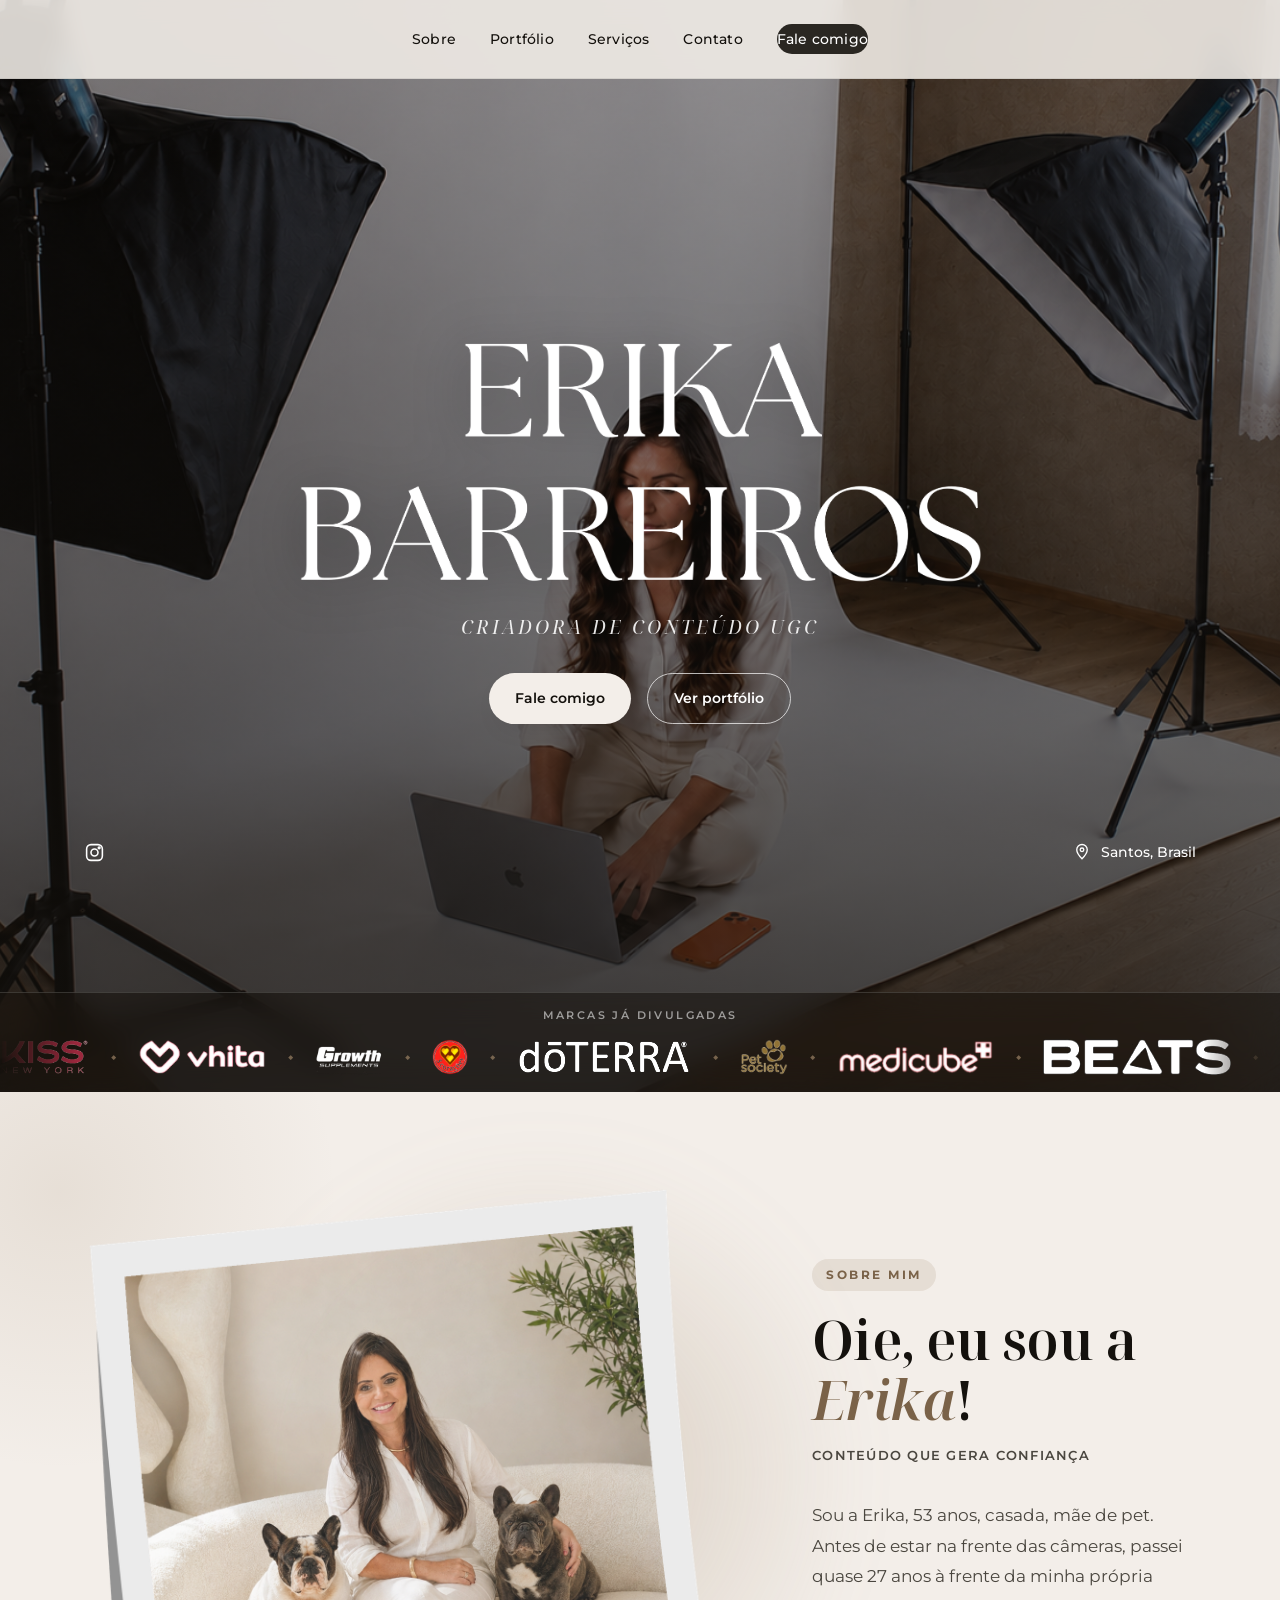
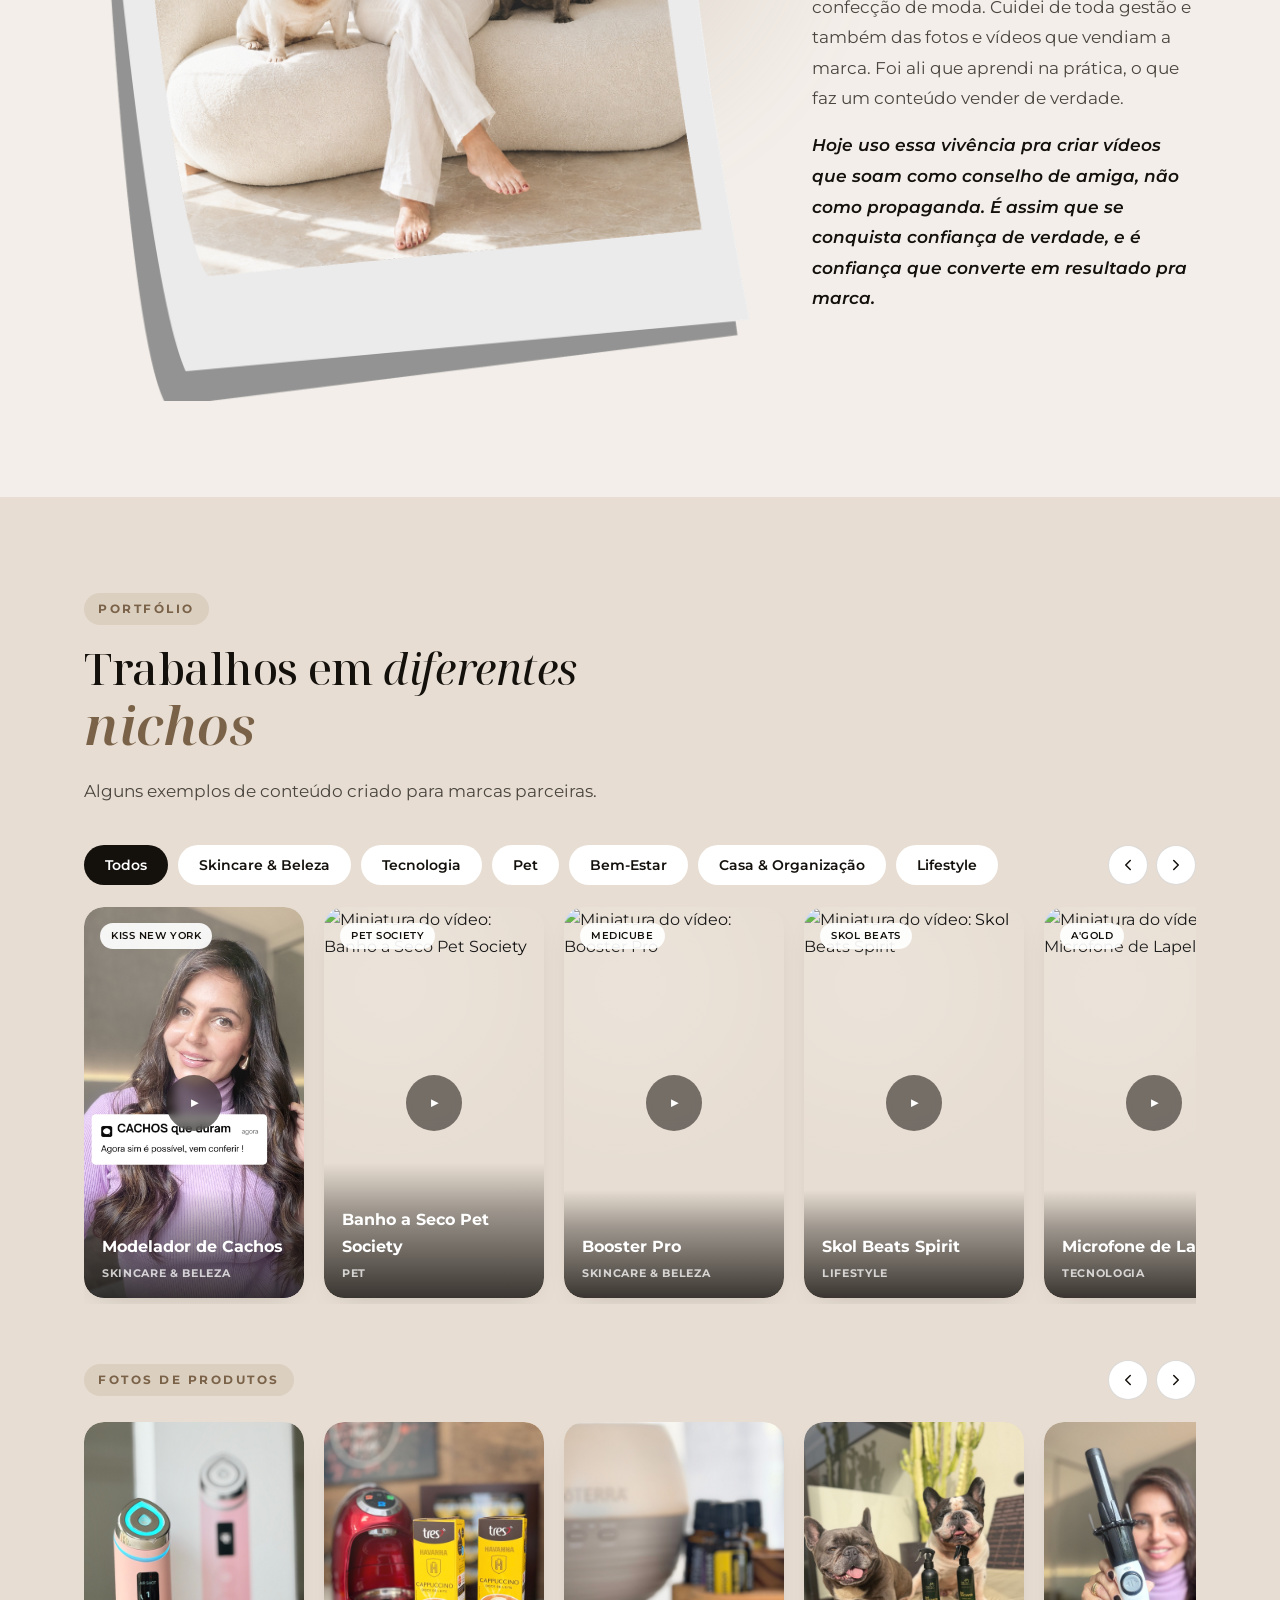
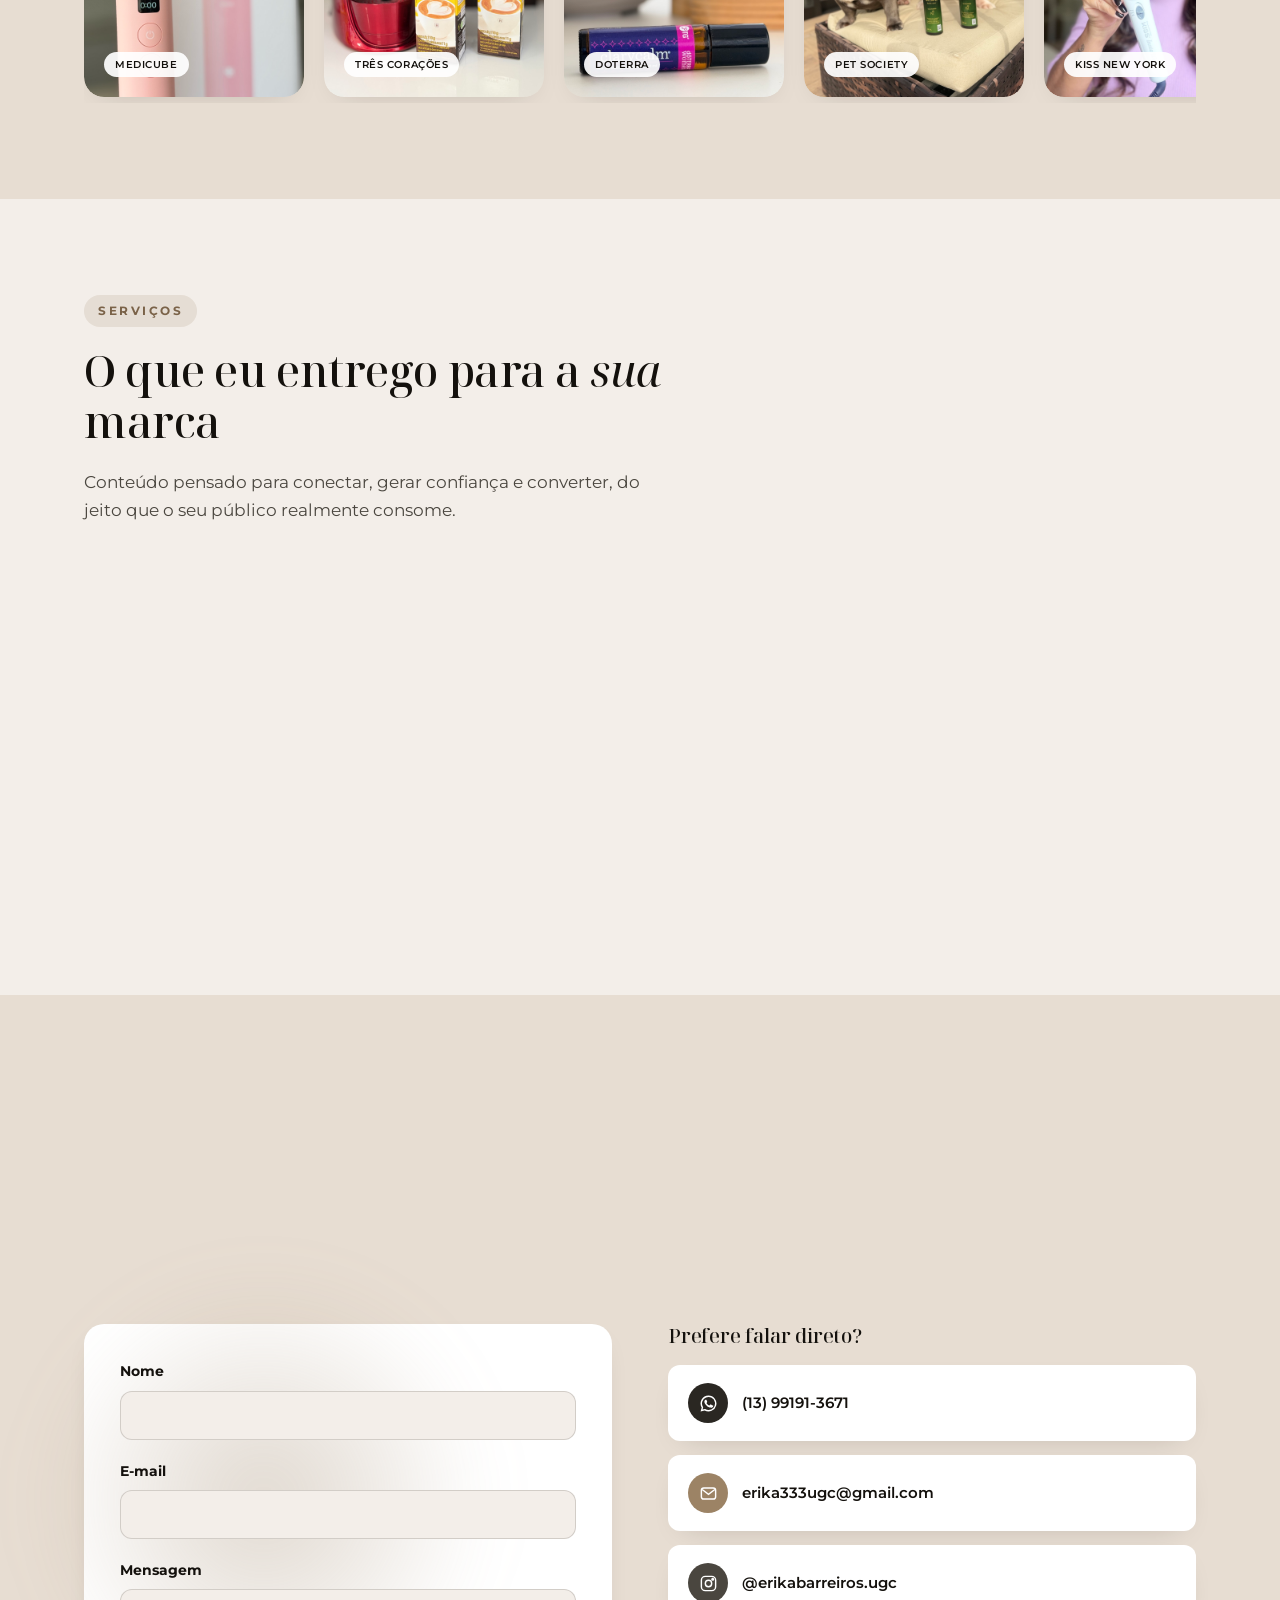
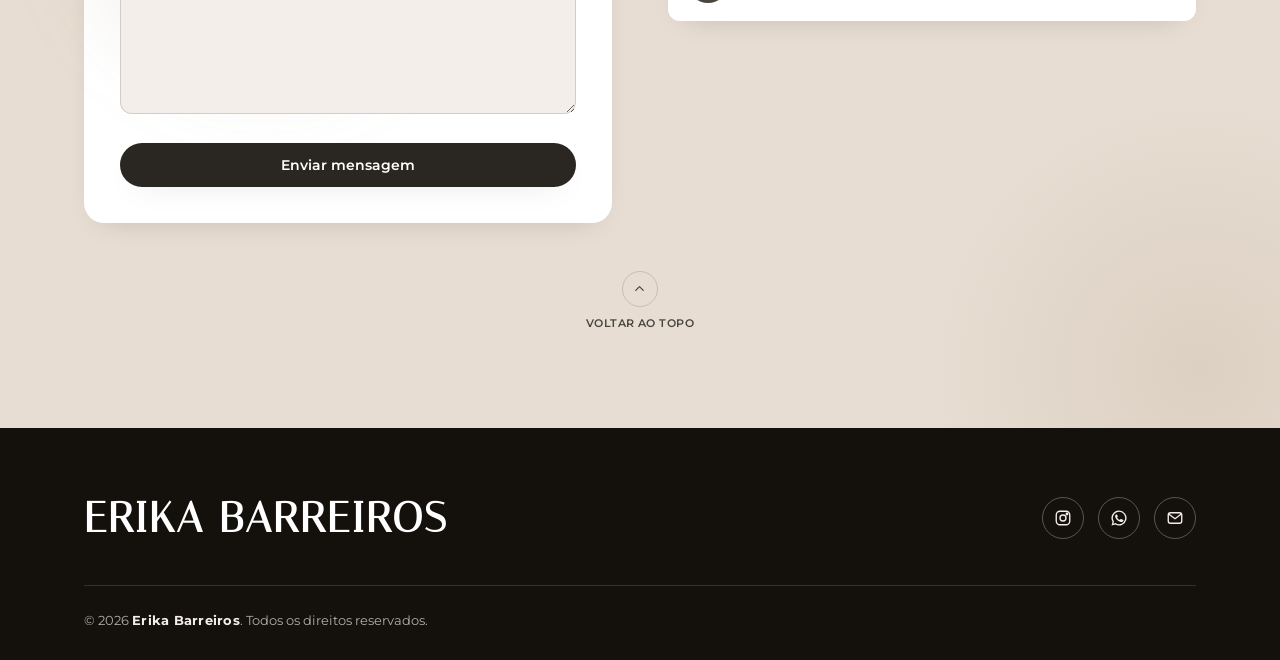
==== index.html @ 12b088ca "Site passa a ler vídeos do Supabase; nova aba Vídeos no painel; logo A'Gold e reordenação do portfól" ====
<!DOCTYPE html>
<html lang="pt-BR">
<head>
<meta charset="UTF-8">
<meta name="viewport" content="width=device-width, initial-scale=1.0">
<title>Erika Barreiros | Criadora de Conteúdo UGC</title>
<meta name="description" content="Erika Barreiros, criadora de conteúdo UGC. Vídeos, fotos e resenhas autênticas para marcas que querem conquistar a confiança do público consumidor.">

<link rel="icon" href="favicon.ico" sizes="any">
<link rel="icon" type="image/png" sizes="32x32" href="imagens/favicon-32x32.png">
<link rel="icon" type="image/png" sizes="16x16" href="imagens/favicon-16x16.png">
<link rel="apple-touch-icon" sizes="180x180" href="imagens/apple-touch-icon.png">

<!-- Fontes do Google Fonts: Italiana (assinatura/nome), Noto Serif Display (títulos editoriais, Regular + Italic)
     e Montserrat (corpo, botões, categorias). "The Seasons" do guia de marca é uma fonte paga e não está
     disponível no Google Fonts, então usei a Italiana como substituta gratuita com o mesmo espírito elegante
     e editorial em caixa-alta. A Noto Serif Display aqui só existe no corte normal (o Google Fonts não
     distribui a variação "ExtraCondensed"), por isso o efeito condensado do guia foi aproximado com
     espaçamento entre letras mais fechado. -->
<link rel="preconnect" href="https://fonts.googleapis.com">
<link rel="preconnect" href="https://fonts.gstatic.com" crossorigin>
<link href="https://fonts.googleapis.com/css2?family=Italiana&family=Noto+Serif+Display:ital,wght@0,400;0,500;0,600;1,400;1,500&family=Montserrat:wght@300;400;500;600;700&display=swap" rel="stylesheet">

<style>
  /* ===================== RESET E BASE ===================== */
  :root{
    --creme: #f3eee9;
    --creme-escuro: #e7ddd2;
    --tinta: #14110d;
    --tinta-suave: #4a463f;
    /* Tons neutros da identidade: substituem o azul e o laranja vibrantes por
       um grafite quase preto (uso equivalente ao azul, em botões e destaques)
       e um bronze acinzentado (uso equivalente ao laranja, em detalhes e selos) */
    --neutro-escuro: #2a2722;
    --neutro-escuro2: #171512;
    --acento: #9c8365;
    --acento-escuro: #7a6248;
    --branco: #ffffff;
    --raio: 20px;
    --raio-peq: 12px;
    --sombra: 0 20px 45px -25px rgba(20,17,13,0.35);
    --sombra-suave: 0 10px 30px -18px rgba(20,17,13,0.25);
  }

  *, *::before, *::after{ box-sizing: border-box; }

  html{
    scroll-behavior: smooth;
  }

  body{
    margin: 0;
    background: var(--creme);
    color: var(--tinta);
    font-family: 'Montserrat', sans-serif;
    font-weight: 400;
    line-height: 1.65;
    -webkit-font-smoothing: antialiased;
    overflow-x: hidden;
  }

  img{ max-width: 100%; display: block; }

  h1, h2, h3, h4{
    font-family: 'Noto Serif Display', serif;
    color: var(--tinta);
    margin: 0 0 .5em;
    line-height: 1.15;
    font-weight: 500;
    letter-spacing: -0.01em;
  }

  /* Guia tipográfico: o itálico é usado só como destaque dentro do título,
     mantendo o mesmo tamanho e a mesma cor do restante da frase */
  h1 em, h2 em, h3 em{
    font-style: italic;
    font-weight: 400;
  }

  p{ margin: 0 0 1em; color: var(--tinta-suave); }

  a{ color: inherit; text-decoration: none; }

  ul{ list-style: none; margin: 0; padding: 0; }

  button, input, textarea{ font-family: inherit; }

  .container{
    width: 100%;
    max-width: 1160px;
    margin: 0 auto;
    padding: 0 24px;
  }

  section{ padding: 96px 0; }

  .rotulo{
    display: inline-block;
    font-size: 12px;
    font-weight: 700;
    letter-spacing: 2.5px;
    text-transform: uppercase;
    color: var(--acento-escuro);
    background: rgba(156,131,101,0.16);
    padding: 6px 14px;
    border-radius: 999px;
    margin-bottom: 18px;
  }

  .titulo-secao{
    font-size: clamp(28px, 4.2vw, 44px);
    max-width: 640px;
  }

  .descricao-secao{
    max-width: 560px;
    font-size: 17px;
  }

  /* Foco visível para navegação por teclado */
  a:focus-visible,
  button:focus-visible,
  input:focus-visible,
  textarea:focus-visible{
    outline: 3px solid var(--tinta);
    outline-offset: 3px;
    border-radius: 4px;
  }

  .skip-link{
    position: absolute;
    left: -9999px;
    top: 0;
    background: var(--neutro-escuro);
    color: var(--branco);
    padding: 12px 20px;
    z-index: 999;
    border-radius: 0 0 10px 0;
  }
  .skip-link:focus{ left: 0; }

  /* Blocos de gradiente que simulam fotos/vídeos.
     EDITE AQUI: quando tiver fotos e vídeos reais, troque cada <div class="midia-gradiente">
     por uma tag <img src="sua-foto.jpg" alt="descrição da foto"> ou <video>, mantendo a mesma
     classe de tamanho (ex: midia-sobre, midia-portfolio) para preservar o layout. A capa (hero)
     usa a classe separada "hero-fundo", que já ocupa toda a tela: para trocar por uma foto real,
     troque a <div id="hero-fundo"> por uma tag <img> posicionada com "position:absolute; inset:0;
     object-fit:cover;" no lugar do background em gradiente. */
  .midia-gradiente{
    border-radius: var(--raio);
    position: relative;
    overflow: hidden;
    box-shadow: var(--sombra-suave);
  }
  .midia-gradiente::after{
    content: '';
    position: absolute;
    inset: 0;
    background: radial-gradient(circle at 30% 20%, rgba(255,255,255,0.18), transparent 55%);
  }

  /* ===================== CABEÇALHO ===================== */
  .cabecalho{
    position: fixed;
    top: 0; left: 0; right: 0;
    z-index: 200;
    background: rgba(243,238,233,0.88);
    backdrop-filter: blur(10px);
    border-bottom: 1px solid rgba(20,17,13,0.08);
  }

  .cabecalho-interno{
    position: relative;
    display: flex;
    align-items: center;
    justify-content: center;
    height: 78px;
  }

  .nav-desktop{ display: flex; align-items: center; gap: 34px; }
  .nav-desktop a{
    font-size: 13.5px;
    font-weight: 500;
    letter-spacing: .2px;
    position: relative;
    padding: 4px 0;
  }
  .nav-desktop a::after{
    content: '';
    position: absolute;
    left: 0; bottom: -2px;
    width: 0; height: 2px;
    background: var(--acento);
    transition: width .25s ease;
  }
  .nav-desktop a:hover::after,
  .nav-desktop a:focus-visible::after{ width: 100%; }

  .botao{
    display: inline-flex;
    align-items: center;
    justify-content: center;
    gap: 8px;
    background: var(--neutro-escuro);
    color: var(--branco);
    font-weight: 600;
    font-size: 14px;
    padding: 13px 26px;
    border-radius: 999px;
    border: none;
    cursor: pointer;
    transition: transform .2s ease, background .2s ease, box-shadow .2s ease;
    box-shadow: var(--sombra-suave);
  }
  .botao:hover{ background: var(--neutro-escuro2); transform: translateY(-2px); }

  .botao.botao-acento{ background: var(--acento); }
  .botao.botao-acento:hover{ background: var(--acento-escuro); }

  /* Botões usados sobre a foto de capa (fundo escuro), com mais contraste */
  .botao.botao-capa-principal{ background: var(--creme); color: var(--tinta); }
  .botao.botao-capa-principal:hover{ background: var(--branco); }
  .botao.botao-capa-secundario{
    background: transparent;
    color: var(--branco);
    border: 1.5px solid rgba(255,255,255,0.7);
    box-shadow: none;
  }
  .botao.botao-capa-secundario:hover{ background: rgba(255,255,255,0.12); }

  .botao.botao-contorno{
    background: transparent;
    color: var(--tinta);
    border: 1.5px solid var(--tinta);
    box-shadow: none;
  }
  .botao.botao-contorno:hover{ background: var(--tinta); color: var(--branco); }

  /* Botão hambúrguer (só aparece no celular) */
  .hamburguer{
    display: none;
    flex-direction: column;
    justify-content: center;
    gap: 5px;
    width: 42px; height: 42px;
    background: transparent;
    border: none;
    cursor: pointer;
  }
  .hamburguer span{
    display: block;
    width: 24px; height: 2.5px;
    background: var(--tinta);
    border-radius: 2px;
    transition: transform .3s ease, opacity .3s ease;
  }
  .hamburguer[aria-expanded="true"] span:nth-child(1){ transform: translateY(7.5px) rotate(45deg); }
  .hamburguer[aria-expanded="true"] span:nth-child(2){ opacity: 0; }
  .hamburguer[aria-expanded="true"] span:nth-child(3){ transform: translateY(-7.5px) rotate(-45deg); }

  .nav-mobile{
    display: none;
    flex-direction: column;
    background: var(--creme);
    border-top: 1px solid rgba(20,17,13,0.08);
    padding: 12px 24px 28px;
  }
  .nav-mobile.aberto{ display: flex; }
  .nav-mobile a{
    padding: 14px 4px;
    font-size: 17px;
    font-weight: 600;
    border-bottom: 1px solid rgba(20,17,13,0.08);
  }
  .nav-mobile .botao{ margin-top: 16px; width: 100%; }

  /* ===================== HERO / CAPA =====================
     Layout inspirado em capa editorial: bloco de fundo em tela cheia (simulando
     foto), com o nome em destaque no centro, cargo logo abaixo, botões de ação
     e uma barra inferior com redes sociais e localização, como em uma capa de
     portfólio de moda. */
  .hero{
    position: relative;
    display: flex;
    min-height: 100vh;
    overflow: hidden;
    color: var(--branco);
  }
  .hero-fundo{
    position: absolute;
    inset: 0;
    z-index: -2;
  }
  .hero-fundo::after{
    content: '';
    position: absolute;
    inset: 0;
    /* Camada escura sobre o gradiente, simulando o tratamento de foto do modelo de referência */
    background: linear-gradient(180deg, rgba(20,17,13,0.35) 0%, rgba(20,17,13,0.55) 55%, rgba(20,17,13,0.8) 100%);
  }
  .hero-conteudo{
    width: 100%;
    max-width: 1160px;
    margin: 0 auto;
    /* Padding inferior maior que o padrão pra sobrar espaço acima da barra
       de marcas flutuante (título + esteira, ~95px de altura), sem cobrir o
       rodapé mini do Hero. */
    padding: 148px 24px 132px;
    min-height: 100vh;
    display: flex;
    flex-direction: column;
    align-items: center;
    text-align: center;
  }
  .hero-meio{
    display: flex;
    flex-direction: column;
    align-items: center;
    /* Centraliza o bloco (nome, cargo, botões) no espaço acima da barra inferior */
    margin: auto 0;
    /* Precisa de largura definida: sem isso, com align-items:center, o bloco encolhe
       pro tamanho do conteúdo mais largo (o texto do cargo) e deixa ele e os botões
       (que usam width:100% no celular) vazarem pra fora da tela em vez de quebrar linha. */
    width: 100%;
  }
  /* Nome da capa: agora é a imagem exportada do Canva (fonte The Seasons),
     então este wrapper só cuida do espaçamento, não mais de fonte/cor. */
  .hero-nome{
    margin: 0 0 18px;
  }
  .hero-nome-img{
    width: clamp(260px, 85vw, 760px);
    height: auto;
    display: block;
    filter: drop-shadow(0 4px 26px rgba(0,0,0,0.4));
  }
  .hero-cargo{
    font-family: 'Noto Serif Display', serif;
    font-style: italic;
    font-weight: 400;
    text-transform: uppercase;
    letter-spacing: 3px;
    font-size: clamp(13px, 1.6vw, 19px);
    color: rgba(255,255,255,0.9);
    margin: 0 0 30px;
    max-width: 100%;
  }
  .hero-acoes{ display: flex; flex-wrap: wrap; justify-content: center; gap: 16px; }
  .hero-rodape-mini{
    width: 100%;
    display: flex;
    align-items: center;
    justify-content: space-between;
    gap: 16px;
    padding-top: 32px;
    font-size: 14px;
    font-weight: 500;
  }
  .hero-redes{ display: flex; align-items: center; gap: 14px; }
  .hero-social, .hero-local{
    display: inline-flex;
    align-items: center;
    gap: 10px;
    color: var(--branco);
  }
  .hero-social svg{ width: 21px; height: 21px; flex-shrink: 0; }
  .hero-local svg{ width: 18px; height: 18px; flex-shrink: 0; }
  .hero-social{
    padding: 8px;
    margin: -8px;
    border-radius: 50%;
    transition: opacity .2s ease;
  }
  .hero-social:hover, .hero-social:focus-visible{ opacity: .7; }

  /* ===================== FAIXA DE MARCAS ===================== */
  /* Barra flutuante grudada na base do Hero: bem fina e discreta, em vidro escuro.
     Fundo escuro em vez de branco porque os arquivos de logo (sem o fundo colorido
     original) trazem marcas em branco (Medicube, Vhita, Growth) que ficariam
     invisíveis num fundo claro — o escuro é o único tom que deixa toda a leva
     (marcas brancas, coloridas e a doTERRA invertida pra branco) legível junto. */
  .marcas{
    position: absolute;
    left: 0; right: 0; bottom: 0;
    z-index: 2;
    padding: 14px 0 12px;
    background: rgba(20,17,13,0.55);
    backdrop-filter: blur(16px) saturate(150%);
    -webkit-backdrop-filter: blur(16px) saturate(150%);
    border-top: 1px solid rgba(255,255,255,0.14);
    overflow: hidden;
  }
  /* Texto discreto acima da esteira: pequeno, translúcido, bem espaçado —
     só um lembrete sutil de credibilidade, sem competir com o Hero. */
  .marcas-titulo{
    text-align: center;
    color: rgba(255,255,255,0.55);
    font-size: 10.5px;
    font-weight: 600;
    letter-spacing: 2.4px;
    text-transform: uppercase;
    margin: 0 0 10px;
  }
  /* Esteira: janela de largura total da tela, com as bordas esmaecidas
     pra a lista de logos entrar/sair suavemente ao invés de cortar seco. */
  .marcas-esteira{
    overflow: hidden;
    width: 100%;
    -webkit-mask-image: linear-gradient(to right, transparent, black 6%, black 94%, transparent);
    mask-image: linear-gradient(to right, transparent, black 6%, black 94%, transparent);
  }
  .marcas-lista{
    display: flex;
    align-items: center;
    width: max-content;
    gap: 22px;
    animation: rolarMarcas 32s linear infinite;
  }
  /* Pausar no hover só faz sentido em dispositivo com mouse de verdade. Em touch
     (celular), não existe "tirar o mouse de cima" pra despausar — o navegador
     mantém o estado de :hover grudado depois de um toque qualquer na área da
     esteira (ex: um toque de leve ao rolar a página perto do Hero), e a barra
     fica parada pra sempre. Restringindo a regra a "hover: hover" (só quando o
     dispositivo suporta hover de verdade) evita que isso trave no mobile. */
  @media (hover: hover) and (pointer: fine){
    .marcas:hover .marcas-lista{ animation-play-state: paused; }
  }
  .marcas-separador{
    flex: 0 0 auto;
    font-size: 9px;
    color: var(--acento);
    opacity: .7;
  }
  .marcas-item{
    flex: 0 0 auto;
    display: flex;
    align-items: center;
    justify-content: center;
    height: 46px;
  }
  .marcas-item img{
    /* Altura fixa e igual pra todas as logos, então nenhuma marca parece
       maior ou menor que as outras dentro do cartão — a largura fica livre
       (sem largura fixa no item), já que agora cada logo foi recortada só
       com a marca em si, sem fundo/cartão, e as proporções variam bem mais
       entre elas. Cores originais de cada marca, sem escala de cinza. */
    height: 36px;
    width: auto;
    max-width: 210px;
    object-fit: contain;
  }
  /* doTERRA: arte original é um wordmark neutro cinza-escuro/preto, sem cor de
     marca — em vez de ficar quase invisível no fundo escuro da barra, inverte
     pra branco (mesmo tratamento que a própria doTERRA usa em fundos escuros). */
  .marcas-item img.logo-inverter{
    filter: invert(1) brightness(1.4);
  }
  @keyframes rolarMarcas{
    from{ transform: translateX(0); }
    to{ transform: translateX(-20%); }
  }
  @media (prefers-reduced-motion: reduce){
    .marcas-lista{ animation: none; }
  }

  /* ===================== SOBRE ===================== */
  .sobre{ position: relative; overflow: hidden; }
  .sobre::before{
    content: '';
    position: absolute;
    width: 560px; height: 560px;
    top: -180px; left: -220px;
    background: radial-gradient(circle, rgba(156,131,101,0.14), transparent 70%);
    border-radius: 50%;
    pointer-events: none;
  }
  .sobre-grid{
    position: relative;
    z-index: 1;
    display: grid;
    grid-template-columns: 1.4fr .8fr;
    gap: 56px;
    align-items: center;
  }

  .sobre-midia{
    position: relative;
    isolation: isolate;
  }
  .sobre-midia::before{
    content: '';
    position: absolute;
    z-index: -1;
    width: 88%; height: 88%;
    top: -9%; right: -12%;
    background: radial-gradient(circle, rgba(156,131,101,0.32), transparent 70%);
    filter: blur(34px);
    border-radius: 50%;
  }
  .sobre-foto{
    display: block;
    width: 100%;
    height: auto;
    transition: transform .5s ease;
  }
  .sobre-midia:hover .sobre-foto{ transform: translateY(-6px); }
  .sobre-midia.reveal{ transform: scale(0.94) rotate(-1.4deg); }
  .sobre-midia.reveal.visivel{ transform: scale(1) rotate(0deg); }

  .sobre-saudacao{
    font-family: 'Noto Serif Display', serif;
    font-weight: 600;
    font-size: clamp(32px, 4.6vw, 54px);
    line-height: 1.12;
    margin: 0 0 16px;
    max-width: 100%;
  }
  .sobre-saudacao em{
    font-style: italic;
    font-weight: 600;
    color: var(--acento-escuro);
  }
  .sobre-subtitulo{
    font-size: 12.5px;
    font-weight: 600;
    letter-spacing: .1em;
    text-transform: uppercase;
    color: var(--tinta-suave);
    margin: 0 0 34px;
  }
  .sobre-texto-corpo p{
    font-size: 16.5px;
    line-height: 1.85;
    max-width: 540px;
  }
  .sobre-texto-corpo strong{
    font-style: italic;
    font-weight: 600;
    color: var(--tinta);
  }

  /* ===================== PORTFÓLIO ===================== */
  .portfolio{ background: var(--creme-escuro); }
  .portfolio-cabecalho{ margin-bottom: 40px; }
  /* Palavra "nichos" em destaque no título, mesmo tratamento usado em "juntos" no Contato */
  #portfolio-titulo em.destaque{
    color: var(--acento-escuro);
    font-weight: 600;
    font-size: 1.22em;
  }

  /* Botões de filtro por nicho + setas, acima do carrossel único de vídeos */
  .portfolio-carrossel-cabecalho{
    display: flex;
    align-items: center;
    justify-content: space-between;
    flex-wrap: wrap;
    gap: 16px;
    margin-bottom: 22px;
  }
  .filtros{
    display: flex;
    flex-wrap: wrap;
    gap: 10px;
  }
  .filtro-botao{
    background: var(--branco);
    border: 1.5px solid transparent;
    color: var(--tinta);
    font-weight: 600;
    font-size: 14px;
    padding: 10px 20px;
    border-radius: 999px;
    cursor: pointer;
    transition: all .2s ease;
  }
  .filtro-botao:hover{ border-color: var(--acento); }
  .filtro-botao[aria-pressed="true"]{
    background: var(--tinta);
    color: var(--branco);
  }
  .portfolio-carrossel-setas{
    display: flex;
    gap: 8px;
    flex-shrink: 0;
  }
  .portfolio-carrossel-seta{
    width: 40px;
    height: 40px;
    border-radius: 50%;
    border: 1.5px solid rgba(20,17,13,0.15);
    background: var(--branco);
    color: var(--tinta);
    display: flex;
    align-items: center;
    justify-content: center;
    cursor: pointer;
    transition: all .2s ease;
  }
  .portfolio-carrossel-seta:hover{
    border-color: var(--acento);
    background: var(--acento);
    color: var(--branco);
  }
  .portfolio-carrossel-seta svg{ width: 18px; height: 18px; }

  .portfolio-item.escondido{ display: none; }

  .portfolio-trilho{
    display: flex;
    gap: 20px;
    overflow-x: auto;
    scroll-snap-type: x proximity;
    padding-bottom: 6px;
    cursor: grab;
    scrollbar-width: none;
    -ms-overflow-style: none;
    user-select: none;
  }
  .portfolio-trilho::-webkit-scrollbar{ display: none; }
  .portfolio-trilho.arrastando{ cursor: grabbing; scroll-snap-type: none; }

  .portfolio-item, .produto-item{
    flex: 0 0 auto;
    width: 220px;
    scroll-snap-align: start;
    border-radius: var(--raio);
    overflow: hidden;
    box-shadow: var(--sombra-suave);
  }
  .midia-produto{ aspect-ratio: 4 / 5; width: 100%; display: flex; align-items: flex-end; padding: 20px; }

  /* Selo com o nome da marca, fixo no canto superior esquerdo do vídeo */
  .portfolio-item-marca{
    position: absolute;
    top: 16px;
    left: 16px;
    z-index: 3;
    background: rgba(255,255,255,0.92);
    color: var(--tinta);
    font-size: 9.5px;
    font-weight: 600;
    letter-spacing: .06em;
    text-transform: uppercase;
    padding: 5px 11px;
    border-radius: 999px;
  }
  /* Faixa com título + nicho, sobreposta na parte inferior do vídeo */
  .portfolio-item-overlay{
    position: absolute;
    left: 0;
    right: 0;
    bottom: 0;
    z-index: 3;
    padding: 44px 18px 16px;
    background: linear-gradient(to top, rgba(20,17,13,0.82), rgba(20,17,13,0.35) 65%, transparent);
    text-align: left;
  }
  .portfolio-item-categoria{
    margin: 4px 0 0;
    font-size: 11px;
    font-weight: 700;
    letter-spacing: .06em;
    text-transform: uppercase;
    color: rgba(255,255,255,0.75);
  }
  .midia-portfolio{
    aspect-ratio: 9 / 16;
    width: 100%;
    display: flex;
    align-items: flex-end;
    padding: 20px;
  }
  .midia-portfolio img{ -webkit-user-drag: none; }
  .portfolio-item-tag{
    position: relative; /* garante que fique acima da miniatura do vídeo */
    z-index: 3;
    background: rgba(255,255,255,0.92);
    color: var(--tinta);
    font-size: 9.5px;
    font-weight: 600;
    letter-spacing: .06em;
    text-transform: uppercase;
    padding: 5px 11px;
    border-radius: 999px;
    transition: opacity .2s ease;
  }
  .midia-video{
    display: flex;
    text-decoration: none;
    cursor: url('imagens/cursor-iphone.png') 18 32, pointer;
    border: none;
    background: none;
    padding: 20px;
    font: inherit;
    width: 100%;
    text-align: left;
  }
  .midia-video img{
    position: absolute;
    inset: 0;
    width: 100%;
    height: 100%;
    object-fit: cover;
  }
  .midia-video-preview{
    position: absolute;
    /* Desloca o player pra cima e deixa mais alto que o card: assim a barra com o nome
       do vídeo/foto do canal (topo) e a barra preta de legenda (embaixo), que o YouTube
       mostra fixas no player, ficam escondidas para fora da área visível do card
       (cortadas pelo overflow:hidden do card, dos dois lados). */
    top: -48px;
    left: 0;
    width: 100%;
    height: calc(100% + 96px);
    border: none;
    z-index: 2;
    pointer-events: none; /* clique continua indo pro botão, abrindo o modal em tela cheia */
  }
  .midia-video-play{
    position: absolute;
    top: 50%; left: 50%;
    transform: translate(-50%, -50%);
    width: 56px; height: 56px;
    border-radius: 50%;
    background: rgba(20,17,13,0.55);
    color: var(--branco);
    display: flex;
    align-items: center;
    justify-content: center;
    font-size: 18px;
    backdrop-filter: blur(4px);
    transition: transform .2s ease, background .2s ease, opacity .2s ease;
    z-index: 3;
  }
  .midia-video:hover .midia-video-play{
    transform: translate(-50%, -50%) scale(1.08);
    background: var(--acento-escuro);
  }
  .midia-video.pre-visualizando .midia-video-play{
    opacity: 0;
  }

  /* ===================== MODAL DE VÍDEO (lightbox) ===================== */
  .video-modal{
    position: fixed;
    inset: 0;
    z-index: 500;
    display: flex;
    align-items: center;
    justify-content: center;
    background: rgba(20,17,13,0.85);
    padding: 32px 16px;
  }
  .video-modal[hidden]{ display: none; }
  .video-modal-quadro{
    position: relative;
    width: 100%;
    max-width: 400px;
    aspect-ratio: 9 / 16;
    border-radius: var(--raio);
    overflow: hidden;
    background: #000;
    box-shadow: var(--sombra);
  }
  .video-modal-quadro iframe{
    position: absolute;
    inset: 0;
    width: 100%;
    height: 100%;
    border: 0;
  }
  .video-modal-fechar{
    position: absolute;
    top: 20px;
    right: 20px;
    width: 44px;
    height: 44px;
    border: none;
    border-radius: 50%;
    background: rgba(255,255,255,0.15);
    color: var(--branco);
    font-size: 26px;
    line-height: 1;
    display: flex;
    align-items: center;
    justify-content: center;
    cursor: pointer;
    transition: background .2s ease;
  }
  .video-modal-fechar:hover{
    background: rgba(255,255,255,0.3);
  }

  /* ===================== MODAL DE CAPTURA DE LEADS =====================
     Reaproveita as mesmas variáveis de cor/raio/sombra do resto do site.
     Sem verde: a identidade do site já substituiu azul/laranja por
     grafite (--neutro-escuro) e bronze acinzentado (--acento/--acento-escuro),
     então o eyebrow usa --acento-escuro em vez de um verde novo. */
  .lead-modal{
    position: fixed;
    inset: 0;
    z-index: 600;
    display: flex;
    align-items: center;
    justify-content: center;
    background: rgba(20,17,13,0.55);
    backdrop-filter: blur(6px);
    -webkit-backdrop-filter: blur(6px);
    padding: 20px;
    opacity: 0;
    transition: opacity .2s ease;
  }
  .lead-modal[hidden]{ display: none; }
  .lead-modal.aberto{ opacity: 1; }
  .lead-modal-card{
    position: relative;
    width: 100%;
    max-width: 440px;
    background: var(--branco);
    border-radius: 24px;
    box-shadow: var(--sombra);
    padding: 40px 32px;
    text-align: center;
    transform: translateY(14px);
    transition: transform .2s ease;
  }
  .lead-modal.aberto .lead-modal-card{ transform: translateY(0); }
  @media (prefers-reduced-motion: reduce){
    .lead-modal, .lead-modal-card{ transition: none; }
  }
  .lead-modal .rotulo{ margin-bottom: 14px; }
  .lead-modal-titulo{
    font-weight: 700;
    font-size: 28px;
    margin-bottom: 10px;
  }
  .lead-modal-subtitulo{
    font-size: 15px;
    margin-bottom: 26px;
  }
  .lead-modal-fechar{
    position: absolute;
    top: 16px;
    right: 16px;
    width: 36px;
    height: 36px;
    border: none;
    border-radius: 50%;
    background: transparent;
    color: var(--tinta-suave);
    font-size: 22px;
    line-height: 1;
    display: flex;
    align-items: center;
    justify-content: center;
    cursor: pointer;
    transition: background .2s ease;
  }
  .lead-modal-fechar:hover{ background: rgba(20,17,13,0.06); }
  .lm-form{ text-align: left; }
  .lm-campo{ margin-bottom: 16px; }
  .lm-sr-only{
    position: absolute;
    width: 1px; height: 1px;
    padding: 0; margin: -1px;
    overflow: hidden;
    clip: rect(0,0,0,0);
    white-space: nowrap;
    border: 0;
  }
  .lm-campo input{
    width: 100%;
    padding: 14px 16px;
    border-radius: 16px;
    border: 1.5px solid rgba(20,17,13,0.14);
    background: transparent;
    color: var(--tinta);
    font-size: 15px;
  }
  .lm-campo input::placeholder{ color: var(--tinta-suave); }
  .lm-campo input:focus{ border-color: var(--tinta); outline: none; }
  .lm-campo input[aria-invalid="true"]{ border-color: #b3261e; }
  .lm-erro{
    display: block;
    color: #b3261e;
    font-size: 12.5px;
    margin-top: 6px;
    min-height: 0;
  }
  .lm-botao{
    display: flex;
    align-items: center;
    justify-content: center;
    width: 100%;
    padding: 14px 16px;
    border: none;
    border-radius: 16px;
    background: var(--acento-escuro);
    color: var(--branco);
    font-weight: 600;
    font-size: 15px;
    cursor: pointer;
    transition: background .2s ease;
  }
  .lm-botao:hover{ background: var(--neutro-escuro2); }
  .lm-botao:disabled{ opacity: .75; cursor: default; }
  .lm-microcopy{
    text-align: center;
    font-size: 12.5px;
    color: var(--tinta-suave);
    margin: 14px 0 0;
  }
  .lm-erro-geral{
    text-align: center;
    color: #b3261e;
    font-size: 13.5px;
    margin: 14px 0 0;
  }
  .lm-erro-geral[hidden]{ display: none; }
  .lm-sucesso{
    padding: 12px 0;
  }
  .lm-sucesso p{ color: var(--tinta); font-weight: 600; margin: 0; }

  .portfolio-item-titulo{
    margin: 0;
    font-size: 16px;
    font-weight: 700;
    color: var(--branco);
  }

  /* ===================== SERVIÇOS ===================== */
  .servico-card{
    flex: 0 0 auto;
    width: 290px;
    scroll-snap-align: start;
    background: var(--branco);
    border-radius: var(--raio);
    padding: 32px 28px;
    box-shadow: var(--sombra-suave);
    border-top: 3px solid var(--neutro-escuro);
    transition: transform .25s ease, box-shadow .25s ease;
  }
  .servico-card:nth-child(3n+2){ border-top-color: var(--acento); }
  .servico-card:nth-child(3n){ border-top-color: var(--tinta-suave); }
  .servico-card:hover{ transform: translateY(-6px); box-shadow: var(--sombra); }
  .servico-icone{
    width: 48px; height: 48px;
    border-radius: 14px;
    background: linear-gradient(135deg, var(--neutro-escuro), var(--acento));
    margin-bottom: 20px;
  }
  .servico-card h3{ font-size: 19px; margin-bottom: 10px; }
  .servico-card p{ font-size: 14.5px; margin: 0; }

  /* ===================== NÚMEROS ===================== */
  .numeros{ background: var(--tinta); color: var(--creme); }
  .numeros .titulo-secao, .numeros .descricao-secao{ color: var(--creme); }
  .numeros .rotulo{ background: rgba(156,131,101,0.24); color: var(--acento); }
  .numeros-grid{
    display: grid;
    grid-template-columns: repeat(4, 1fr);
    gap: 24px;
    margin-top: 48px;
  }
  .numero-card{ text-align: center; padding: 12px; }
  .numero-valor{
    font-family: 'Noto Serif Display', serif;
    font-size: clamp(34px, 5vw, 50px);
    font-weight: 600;
    color: var(--branco);
  }
  .numero-valor span{ color: var(--acento); }
  .numero-rotulo{
    margin-top: 8px;
    font-size: 14px;
    color: rgba(243,238,233,0.68);
    font-weight: 500;
  }

  /* ===================== DEPOIMENTOS ===================== */
  .depoimentos-grid{
    display: grid;
    grid-template-columns: repeat(3, 1fr);
    gap: 24px;
    margin-top: 44px;
  }
  .depoimento-card{
    background: var(--branco);
    border-radius: var(--raio);
    padding: 30px 26px;
    box-shadow: var(--sombra-suave);
    display: flex;
    flex-direction: column;
    height: 100%;
  }
  .depoimento-aspas{
    font-family: 'Noto Serif Display', serif;
    font-size: 40px;
    color: var(--acento);
    line-height: 1;
    margin-bottom: 8px;
  }
  .depoimento-texto{
    font-style: italic;
    color: var(--tinta);
    font-size: 15.5px;
    flex-grow: 1;
  }
  .depoimento-autor{
    margin-top: 18px;
    padding-top: 16px;
    border-top: 1px solid rgba(20,17,13,0.1);
  }
  .depoimento-nome{ font-weight: 700; font-size: 14.5px; }
  .depoimento-empresa{ font-size: 13px; color: var(--tinta-suave); }

  /* ===================== CONTATO ===================== */
  .contato{ background: var(--creme-escuro); position: relative; overflow: hidden; }
  .contato::before{
    content: '';
    position: absolute;
    width: 560px; height: 560px;
    bottom: -220px; right: -200px;
    background: radial-gradient(circle, rgba(156,131,101,0.14), transparent 70%);
    border-radius: 50%;
    pointer-events: none;
  }
  /* Título "Vamos criar conteúdo juntos?": mesmo peso de fonte do título do Sobre
     (font-weight 600, em vez do 500 padrão dos títulos), com a palavra de destaque
     maior e em cor diferente do resto da frase — foge da regra geral (itálico
     mantém tamanho/cor da frase) só aqui, a pedido dela. */
  #contato-titulo{
    font-weight: 600;
    max-width: none;
    white-space: nowrap;
    font-size: clamp(18px, 5.6vw, 44px);
  }
  #contato-titulo em{
    color: var(--acento-escuro);
    font-weight: 600;
    font-size: 1.22em;
  }
  .contato-grid{
    position: relative;
    z-index: 1;
    display: grid;
    grid-template-columns: 1fr 1fr;
    gap: 56px;
    align-items: start;
  }
  .formulario{
    position: relative;
    isolation: isolate;
    background: var(--branco);
    padding: 36px;
    border-radius: var(--raio);
    box-shadow: var(--sombra-suave);
    transition: transform .5s ease;
  }
  .formulario::before{
    content: '';
    position: absolute;
    z-index: -1;
    width: 88%; height: 88%;
    top: -9%; left: -10%;
    background: radial-gradient(circle, rgba(156,131,101,0.32), transparent 70%);
    filter: blur(34px);
    border-radius: 50%;
  }
  .formulario:hover{ transform: translateY(-6px); }
  .formulario.reveal{ transform: scale(0.94) rotate(-1deg); }
  .formulario.reveal.visivel{ transform: scale(1) rotate(0deg); }
  .campo{ margin-bottom: 20px; }
  .campo label{
    display: block;
    font-size: 13.5px;
    font-weight: 700;
    margin-bottom: 8px;
  }
  .campo input, .campo textarea{
    width: 100%;
    padding: 14px 16px;
    border-radius: var(--raio-peq);
    border: 1.5px solid rgba(20,17,13,0.15);
    background: var(--creme);
    color: var(--tinta);
    font-size: 15px;
    resize: vertical;
  }
  .campo input:focus, .campo textarea:focus{
    border-color: var(--tinta);
    outline: none;
  }
  .mensagem-confirmacao{
    display: none;
    background: rgba(20,17,13,0.06);
    border: 1.5px solid var(--tinta);
    color: var(--tinta);
    padding: 14px 18px;
    border-radius: var(--raio-peq);
    font-weight: 600;
    font-size: 14.5px;
    margin-bottom: 18px;
  }
  .mensagem-confirmacao.visivel{ display: block; }
  .formulario-campos.oculto{ display: none; }
  .campo-erro{
    display: block;
    color: #b3261e;
    font-size: 12.5px;
    margin-top: 6px;
  }
  .campo input[aria-invalid="true"], .campo textarea[aria-invalid="true"]{ border-color: #b3261e; }
  .formulario-erro-geral{
    color: #b3261e;
    font-size: 13.5px;
    margin: 0 0 16px;
  }
  .formulario-erro-geral[hidden]{ display: none; }

  .contato-direto h3{ font-size: 20px; margin-bottom: 18px; }
  .contato-canais{ display: grid; gap: 14px; }
  .contato-canal{
    display: flex;
    align-items: center;
    gap: 14px;
    background: var(--branco);
    padding: 18px 20px;
    border-radius: var(--raio-peq);
    box-shadow: var(--sombra-suave);
    font-weight: 600;
    font-size: 15px;
    transition: transform .2s ease;
  }
  .contato-canal:hover{ transform: translateX(4px); }
  .contato-canal-icone{
    width: 40px; height: 40px;
    border-radius: 50%;
    background: var(--neutro-escuro);
    color: var(--branco);
    display: flex; align-items: center; justify-content: center;
    flex-shrink: 0;
  }
  .contato-canal-icone svg{ width: 19px; height: 19px; }
  .contato-canal:nth-child(2) .contato-canal-icone{ background: var(--acento); }
  .contato-canal:nth-child(3) .contato-canal-icone{ background: var(--tinta-suave); }

  /* ===================== RODAPÉ ===================== */
  .rodape{
    background: var(--tinta);
    color: rgba(243,238,233,0.7);
    padding: 56px 0 28px;
  }
  .rodape-topo{
    display: flex;
    justify-content: space-between;
    align-items: center;
    flex-wrap: wrap;
    gap: 24px;
    padding-bottom: 32px;
    border-bottom: 1px solid rgba(243,238,233,0.14);
  }
  .rodape-logo{
    font-family: 'Italiana', serif;
    font-weight: 700;
    font-size: clamp(30px, 5.4vw, 42px);
    letter-spacing: 2px;
    text-transform: uppercase;
    color: #fff;
  }
  .rodape-redes{ display: flex; gap: 14px; }
  .rodape-redes a{
    width: 42px; height: 42px;
    border-radius: 50%;
    border: 1.5px solid rgba(243,238,233,0.3);
    display: flex; align-items: center; justify-content: center;
    color: var(--creme);
    transition: background .2s ease, border-color .2s ease;
  }
  .rodape-redes a svg{ width: 18px; height: 18px; }
  .rodape-redes a:hover{ background: var(--neutro-escuro); border-color: var(--neutro-escuro); }
  .rodape-baixo{
    display: flex;
    justify-content: space-between;
    align-items: center;
    flex-wrap: wrap;
    gap: 12px;
    padding-top: 24px;
    font-size: 13px;
  }
  .rodape-baixo strong{
    color: var(--creme);
    font-weight: 700;
    letter-spacing: .02em;
  }
  /* Botão discreto de "voltar ao topo", na divisa entre a seção de contato (fundo
     claro) e o rodapé (fundo escuro) */
  .voltar-topo-wrap{
    display: flex;
    justify-content: center;
    margin-top: 48px;
  }
  .link-topo{
    display: inline-flex;
    flex-direction: column;
    align-items: center;
    gap: 7px;
    color: var(--tinta-suave);
    text-decoration: none;
  }
  .link-topo-icone{
    display: flex;
    align-items: center;
    justify-content: center;
    width: 36px;
    height: 36px;
    border-radius: 50%;
    border: 1.5px solid rgba(20,17,13,0.15);
    transition: background .2s ease, border-color .2s ease, color .2s ease;
  }
  .link-topo:hover .link-topo-icone{ background: var(--tinta); border-color: var(--tinta); color: var(--branco); }
  .link-topo-icone svg{ width: 15px; height: 15px; }
  .link-topo-texto{
    font-size: 11px;
    font-weight: 600;
    letter-spacing: .04em;
    text-transform: uppercase;
  }

  /* ===================== ANIMAÇÃO DE ENTRADA ===================== */
  .reveal{
    opacity: 0;
    transform: translateY(26px);
    transition: opacity .8s ease, transform .8s ease;
  }
  .reveal.visivel{ opacity: 1; transform: translateY(0); }

  @media (prefers-reduced-motion: reduce){
    html{ scroll-behavior: auto; }
    .reveal{ transition: none; opacity: 1; transform: none; }
  }

  /* ===================== RESPONSIVIDADE ===================== */
  @media (max-width: 1000px){
    .sobre-grid{ grid-template-columns: 1fr; gap: 44px; text-align: center; }
    .sobre-midia{ max-width: 440px; margin: 0 auto 32px; }
    .sobre-texto-corpo{ text-align: left; max-width: 480px; margin-left: auto; margin-right: auto; }
    .numeros-grid{ grid-template-columns: repeat(2, 1fr); }
    .depoimentos-grid{ grid-template-columns: 1fr 1fr; }
    .contato-grid{ grid-template-columns: 1fr; }
  }

  @media (max-width: 760px){
    section{ padding: 68px 0; }
    .nav-desktop{ display: none; }
    .hamburguer{ display: flex; position: absolute; right: 24px; top: 50%; transform: translateY(-50%); }
    .hero-conteudo{ padding-top: 118px; }
    /* No celular, 85vw deixava o nome quase ponta a ponta, sem respiro nas laterais
       e sem parecer uma composição centralizada — só mais larga. Reduzido pra dar
       uma margem visível dos dois lados, mantendo a mesma centralização de sempre. */
    .hero-nome-img{ width: clamp(230px, 76vw, 420px); }
    /* Força aceleração por GPU só no mobile: sem isso, a combinação de animação
       contínua + backdrop-filter (blur) do .marcas costuma engasgar no Safari
       mobile, fazendo a esteira de marcas parecer travada em vez de rolar fluida. */
    .marcas-lista{
      will-change: transform;
      transform: translateZ(0);
      -webkit-transform: translateZ(0);
      backface-visibility: hidden;
      -webkit-backface-visibility: hidden;
    }
    .hero-acoes .botao{ padding: 10px 18px; font-size: 12.5px; }
    /* .hero-rodape-mini herda do desktop: display:flex + justify-content:space-between,
       então ícones (1º filho, .hero-redes) ficam à esquerda e localização (2º filho,
       .hero-local) à direita — igual ao desktop, sem precisar empilhar em coluna. */
    .numeros-grid{ grid-template-columns: repeat(2, 1fr); }
    .depoimentos-grid{ grid-template-columns: 1fr; }
    .rodape-topo{ flex-direction: column; align-items: flex-start; }
    .rodape-baixo{ flex-direction: column; }
    .portfolio-item{ width: 160px; }
    .lead-modal-card{ padding: 32px 24px; }
    .lead-modal-titulo{ font-size: 24px; }
  }

  @media (max-width: 420px){
    .container{ padding: 0 18px; }
    .numeros-grid{ grid-template-columns: 1fr 1fr; gap: 16px; }
  }
</style>
</head>
<body>

<a class="skip-link" href="#conteudo-principal">Pular para o conteúdo principal</a>

<!-- ===================== MODAL DE VÍDEO (lightbox) =====================
     Abre por cima do site e roda o vídeo do YouTube incorporado (embed),
     sem redirecionar o visitante para o youtube.com. -->
<div class="video-modal" id="video-modal" role="dialog" aria-modal="true" aria-label="Reprodutor de vídeo" hidden>
  <button class="video-modal-fechar" id="video-modal-fechar" aria-label="Fechar vídeo">&times;</button>
  <div class="video-modal-quadro" id="video-modal-quadro"></div>
</div>

<!-- ===================== MODAL DE CAPTURA DE LEADS =====================
     Conteúdo montado por renderizarModalDeLeads() a partir de CONFIG.modalLeads,
     seguindo o mesmo padrão "EDITE AQUI" do resto do site. -->
<div class="lead-modal" id="lead-modal" role="dialog" aria-modal="true" aria-labelledby="lead-modal-titulo" hidden>
  <div class="lead-modal-card" id="lead-modal-card"></div>
</div>

<!-- ===================== CABEÇALHO / MENU ===================== -->
<header class="cabecalho" id="topo">
  <div class="container cabecalho-interno">
    <nav class="nav-desktop" aria-label="Navegação principal" id="nav-desktop"></nav>

    <button class="hamburguer" id="botao-hamburguer" aria-label="Abrir menu de navegação" aria-expanded="false" aria-controls="menu-mobile">
      <span></span><span></span><span></span>
    </button>
  </div>

  <nav class="nav-mobile" id="menu-mobile" aria-label="Navegação móvel"></nav>
</header>

<main id="conteudo-principal">

  <!-- ===================== HERO / CAPA ===================== -->
  <section class="hero" id="hero" aria-labelledby="hero-titulo">
    <div class="hero-fundo" id="hero-fundo"></div>
    <div class="hero-conteudo" id="hero-conteudo"></div>

    <!-- Barra de marcas flutuante (glassmorphism), grudada na base do Hero -->
    <div class="marcas" id="marcas" aria-label="Marcas que já confiaram no trabalho">
      <p class="marcas-titulo">Marcas já divulgadas</p>
      <div class="marcas-esteira">
        <ul class="marcas-lista" id="marcas-lista"></ul>
      </div>
    </div>
  </section>

  <!-- ===================== SOBRE ===================== -->
  <section class="sobre" id="sobre" aria-labelledby="sobre-titulo">
    <div class="container sobre-grid" id="sobre-conteudo"></div>
  </section>

  <!-- ===================== PORTFÓLIO ===================== -->
  <section class="portfolio" id="portfolio" aria-labelledby="portfolio-titulo">
    <div class="container">
      <div class="portfolio-cabecalho reveal">
        <p class="rotulo">Portfólio</p>
        <h2 class="titulo-secao" id="portfolio-titulo">Trabalhos em <em>diferentes</em> <em class="destaque">nichos</em></h2>
        <p class="descricao-secao">Alguns exemplos de conteúdo criado para marcas parceiras.</p>
      </div>
      <div class="portfolio-carrossel-cabecalho reveal">
        <div class="filtros" id="portfolio-filtros" role="group" aria-label="Filtrar portfólio por nicho"></div>
        <div class="portfolio-carrossel-setas" id="portfolio-setas"></div>
      </div>
      <div class="portfolio-trilho" id="trilho-portfolio"></div>

      <div class="portfolio-carrossel-cabecalho reveal" style="justify-content:flex-start; gap:20px; margin-top:56px;">
        <p class="rotulo" style="margin:0;">Fotos de Produtos</p>
        <div class="portfolio-carrossel-setas" id="produtos-setas" style="margin-left:auto;"></div>
      </div>
      <div class="portfolio-trilho" id="trilho-produtos"></div>
    </div>
  </section>

  <!-- ===================== SERVIÇOS ===================== -->
  <section class="servicos" id="servicos" aria-labelledby="servicos-titulo">
    <div class="container">
      <div class="reveal">
        <p class="rotulo">Serviços</p>
        <h2 class="titulo-secao" id="servicos-titulo">O que eu entrego para a <em>sua</em> marca</h2>
        <p class="descricao-secao">Conteúdo pensado para conectar, gerar confiança e converter, do jeito que o seu público realmente consome.</p>
      </div>
      <div class="portfolio-carrossel-cabecalho reveal" style="justify-content:flex-end; margin-top:22px;">
        <div class="portfolio-carrossel-setas" id="servicos-setas"></div>
      </div>
      <div class="portfolio-trilho" id="trilho-servicos"></div>
    </div>
  </section>

  <!-- ===================== CONTATO ===================== -->
  <section class="contato" id="contato" aria-labelledby="contato-titulo">
    <div class="container">
      <div class="reveal" style="margin-bottom: 44px;">
        <p class="rotulo">Contato</p>
        <h2 class="titulo-secao" id="contato-titulo">Vamos criar conteúdo <em>juntos</em>?</h2>
        <p class="descricao-secao">Me conta um pouco sobre a sua marca e o que você precisa. Respondo rapidinho.</p>
      </div>
      <div class="contato-grid" id="contato-conteudo"></div>
      <div class="voltar-topo-wrap">
        <a href="#topo" class="link-topo">
          <span class="link-topo-icone" aria-hidden="true">
            <svg viewBox="0 0 24 24" fill="none" stroke="currentColor" stroke-width="2" stroke-linecap="round" stroke-linejoin="round"><polyline points="18 15 12 9 6 15"></polyline></svg>
          </span>
          <span class="link-topo-texto">Voltar ao topo</span>
        </a>
      </div>
    </div>
  </section>

</main>

<!-- ===================== RODAPÉ ===================== -->
<footer class="rodape" id="rodape-final">
  <div class="container">
    <div class="rodape-topo">
      <div class="rodape-logo" id="rodape-logo"></div>
      <div class="rodape-redes" id="rodape-redes"></div>
    </div>
    <div class="rodape-baixo">
      <span id="rodape-copyright"></span>
    </div>
  </div>
</footer>

<!-- Supabase (usado só para registrar visitas, cliques e mensagens no painel administrativo) -->
<script src="https://cdn.jsdelivr.net/npm/@supabase/supabase-js@2/dist/umd/supabase.js"></script>
<script src="js/auth.js"></script>

<script>
/* =====================================================================
   CONFIGURAÇÃO DO SITE
   Todo o conteúdo do site (textos, listas, contatos) está organizado
   aqui embaixo. Para editar qualquer coisa no site, basta alterar os
   valores deste objeto. Não é necessário mexer no HTML ou no CSS.
===================================================================== */

const CONFIG = {

  // EDITE AQUI: dados principais de contato e identidade
  perfil: {
    nomeCompleto: "Erika Barreiros",
    primeiroNome: "Erika",
    profissao: "Criadora de Conteúdo UGC",
    email: "erika333ugc@gmail.com",
    telefoneExibicao: "(13) 99191-3671",
    telefoneNumeros: "13991913671",
    whatsappLink: "https://wa.me/5513991913671",
    instagramHandle: "@erikabarreiros.ugc",
    instagramLink: "https://www.instagram.com/erikabarreiros.ugc/",
    // EDITE AQUI: troque pelo seu usuário real do TikTok
    tiktokHandle: "@erikabarreir",
    tiktokLink: "https://www.tiktok.com/@erikabarreir",
    // Ícones/links do TikTok ocultados temporariamente em 2026-08-11 (backup em backup-links-sociais/tiktok.md) — trocar pra true (ou remover a linha) reativa nos 2 pontos do site sem precisar recriar nada
    tiktokAtivo: false,
    localizacao: "Santos, Brasil"
  },

  // EDITE AQUI: links do menu (o "href" precisa apontar para o id de cada seção)
  navegacao: [
    { texto: "Sobre", href: "#sobre" },
    { texto: "Portfólio", href: "#portfolio" },
    { texto: "Serviços", href: "#servicos" },
    { texto: "Contato", href: "#contato" }
  ],

  // EDITE AQUI: textos da capa (hero), no estilo de capa de portfólio editorial
  hero: {
    tituloParte1: "Erika",
    tituloParte2: "Barreiros",
    cargo: "Criadora de Conteúdo UGC",
    // EDITE AQUI: nome exportado do Canva com a fonte The Seasons (PNG com fundo transparente).
    // Para trocar por uma nova versão, exporte de novo no Canva com fundo transparente, recorte a
    // margem em branco ao redor do texto (para não sobrar espaço vazio) e troque o nome do arquivo aqui.
    imagemNome: "nome-erika-barreiros-recortado.png",
    textoBotaoPrincipal: "Fale comigo",
    textoBotaoSecundario: "Ver portfólio",
    // Descrição usada no atributo aria-label do bloco de gradiente que simula a foto de capa
    descricaoMidia: "Foto de capa de Erika Barreiros, criadora de conteúdo UGC"
  },

  // EDITE AQUI: marcas com quem já trabalhou. Cada uma precisa do "logo" (caminho do
  // arquivo em imagens/marcas/) e de um "nome" (usado no texto alternativo da imagem).
  marcas: [
    { nome: "Kiss New York", logo: "imagens/marcas/kissnewyork.png" },
    { nome: "Vhita", logo: "imagens/marcas/vhita.png" },
    { nome: "Growth Supplements", logo: "imagens/marcas/growth.png" },
    { nome: "3 Corações", logo: "imagens/marcas/3coracoes.png" },
    { nome: "doTERRA", logo: "imagens/marcas/doterra.png", inverterCor: true },
    { nome: "Pet Society", logo: "imagens/marcas/petsociety.png" },
    { nome: "Medicube", logo: "imagens/marcas/medicube.png" },
    { nome: "Beats", logo: "imagens/marcas/beats.png", inverterCor: true },
    { nome: "A'Gold", logo: "imagens/marcas/agold.png" }
  ],

  // EDITE AQUI: texto da seção Sobre
  sobre: {
    nome: "Erika",
    saudacao: "Oie, eu sou a <em>Erika</em>!",
    subtitulo: "Conteúdo que gera confiança",
    paragrafos: [
      "Sou a Erika, 53 anos, casada, mãe de pet. Antes de estar na frente das câmeras, passei quase 27 anos à frente da minha própria confecção de moda. Cuidei de toda gestão e também das fotos e vídeos que vendiam a marca. Foi ali que aprendi na prática, o que faz um conteúdo vender de verdade.",
      "<strong>Hoje uso essa vivência pra criar vídeos que soam como conselho de amiga, não como propaganda. É assim que se conquista confiança de verdade, e é confiança que converte em resultado pra marca.</strong>"
    ],
    imagem: "imagens/foto-sobre-pets-eueospet.png",
    descricaoImagem: "Erika Barreiros sorrindo ao lado de seus dois cachorros de estimação"
  },

  // EDITE AQUI: nichos usados nos botões de filtro do portfólio
  // "ativo: false" tira o botão de filtro da vista do visitante sem apagar a categoria —
  // ela continua toda aqui (chave, texto, lógica de renderização), só oculta. Pra reativar
  // no futuro é só remover a linha "ativo: false" (ou trocar pra true) desse item.
  portfolioCategorias: [
    { chave: "skincare", texto: "Skincare & Beleza" },
    { chave: "tecnologia", texto: "Tecnologia" },
    { chave: "pet", texto: "Pet" },
    { chave: "bem-estar", texto: "Bem-Estar" },
    { chave: "casa", texto: "Casa & Organização" },
    { chave: "lifestyle", texto: "Lifestyle" }
  ],

  // LISTA DE RESERVA: o site normalmente lê os vídeos da tabela "portfolio_videos" no
  // Supabase (editável pela aba "Vídeos" do painel administrativo — ver buscarVideosPortfolio()
  // mais abaixo). Esta lista só entra em ação se aquela busca falhar (Supabase fora do ar, sem
  // internet etc.), pra o Portfólio nunca ficar vazio. Editar aqui NÃO afeta o site no dia a dia
  // — para isso, use o painel. "categoria" precisa bater com a "chave" definida acima.
  // Itens com "videoId" mostram a miniatura real do vídeo no YouTube (clicável) em vez do
  // bloco de gradiente, e cada clique é contado como "vídeo visto" no painel administrativo.
  portfolioItens: [
    { titulo: "Modelador de Cachos", categoria: "skincare", tag: "Vídeo UGC", marca: "KISS NEW YORK", videoId: "iOT6lIM1MkA", capa: "imagens/capa-modelador-de-cachos.jpg" },
    { titulo: "Banho a Seco Pet Society", categoria: "pet", tag: "Vídeo UGC", marca: "PET SOCIETY", videoId: "B34NZrVWbs4" },
    { titulo: "Booster Pro", categoria: "skincare", tag: "Vídeo UGC", marca: "MEDICUBE", videoId: "_mEa3oESgUA" },
    { titulo: "Skol Beats Spirit", categoria: "lifestyle", tag: "Vídeo UGC", marca: "SKOL BEATS", videoId: "GdTKT_rqcNE" },
    { titulo: "Microfone de Lapela", categoria: "tecnologia", tag: "Vídeo UGC", marca: "A'GOLD", videoId: "w-qKXbbCqSM" },
    { titulo: "Omega 3 VHITA", categoria: "bem-estar", tag: "Vídeo UGC", marca: "VHITA", videoId: "28js5oXUjwA", capa: "imagens/capa-omega-3.jpg" },
    { titulo: "Cappuccino 3 Corações Havanna", categoria: "casa", tag: "Vídeo UGC", marca: "3 CORAÇÕES", videoId: "WwwM0wkflYA" },
    { titulo: "Unboxing Óleos Essenciais", categoria: "bem-estar", tag: "Vídeo UGC", marca: "DOTERRA", videoId: "5zeC5P23Glk" },
    { titulo: "CREATINA GROWTH", categoria: "bem-estar", tag: "Vídeo UGC", marca: "GROWTH", videoId: "vBai7y2ph64" }
  ],

  // EDITE AQUI: fotos de produto (still de produto). Troque cada "titulo" pela legenda
  // desejada e, quando tiver a foto real, adicione "imagem: 'imagens/sua-foto.jpg'" no
  // objeto correspondente para substituir o bloco de gradiente pela foto de verdade.
  fotosProdutos: [
    { titulo: "Medicube", imagem: "imagens/produto-boosterpro.jpg" },
    { titulo: "Três Corações", imagem: "imagens/produto-cappuccino.jpg" },
    { titulo: "doTERRA", imagem: "imagens/produto-claricalm-doterra.jpg" },
    { titulo: "Pet Society", imagem: "imagens/produto-petsociety-dogs.jpg" },
    { titulo: "Kiss New York", imagem: "imagens/produto-kissny.jpg" },
    { titulo: "Pet Society", imagem: "imagens/produto-petsociety.jpg" }
  ],

  // EDITE AQUI: serviços oferecidos
  servicos: [
    { titulo: "Vídeo UGC para Anúncios", descricao: "Vídeos autênticos, roteirizados para performar em campanhas de tráfego pago no Meta Ads e TikTok Ads." },
    { titulo: "Reels para Redes Sociais", descricao: "Conteúdo dinâmico e nativo de plataforma, pensado para reter atenção e gerar engajamento orgânico." },
    { titulo: "Fotos de Produto", descricao: "Imagens limpas e bem compostas, prontas para e-commerce, catálogo e redes sociais da marca." },
    { titulo: "Unboxing e Primeira Impressão", descricao: "Experiência real de abrir e usar o produto pela primeira vez, gerando desejo e curiosidade genuína." },
    { titulo: "Reviews e Comparativos", descricao: "Resenhas sinceras e comparativos de compra que ajudam o consumidor a decidir com confiança." }
  ],

  // EDITE AQUI: números e resultados (o contador conta automaticamente até este valor)
  numeros: [
    { valor: 8500, sufixo: "+", label: "Comunidade engajada" },
    { valor: 150, sufixo: " mil+", label: "Visualizações por mês" },
    { valor: 18, sufixo: "+", label: "Marcas atendidas" },
    { valor: 6.8, sufixo: "%", label: "Taxa média de engajamento" }
  ],

  // EDITE AQUI: depoimentos de clientes e marcas
  depoimentos: [
    { texto: "O conteúdo entregue foi além do esperado. A Erika entendeu o produto e comunicou exatamente o que a nossa cliente precisava ouvir.", nome: "Camila Duarte", empresa: "Gerente de Marketing, marca de cosméticos parceira" },
    { texto: "Profissionalismo do início ao fim. Prazo cumprido, comunicação clara e um vídeo que converteu muito bem nos anúncios.", nome: "Rafael Nogueira", empresa: "Coordenador de E-commerce, loja de tecnologia parceira" },
    { texto: "A forma calorosa como ela apresenta o produto criou uma conexão imediata com o nosso público. Já fechamos a próxima parceria.", nome: "Juliana Prado", empresa: "Fundadora, pet shop parceiro" }
  ],

  // EDITE AQUI: textos do formulário de contato do rodapé
  formulario: {
    // Mostrado no lugar do formulário depois de um envio bem-sucedido — o
    // formulário não abre mais o e-mail do visitante, só grava o contato.
    textoConfirmacao: "Recebi seu contato. Te respondo em breve.",
    textoErro: "Não consegui enviar agora. Confere sua conexão e tenta de novo."
  },

  // EDITE AQUI: textos do modal de captura de leads (abre depois de um tempo na página)
  modalLeads: {
    eyebrow: "Vamos conversar?",
    titulo: "Curtindo o portfolio?",
    subtitulo: "Deixa seu contato e eu mando ideias de conteúdo personalizadas pra sua marca.",
    textoBotao: "Quero receber",
    microcopy: "Sem spam, prometo. Só conteúdo relevante.",
    textoConfirmacao: "Recebi seu contato. Te respondo em breve.",
    textoErro: "Não consegui enviar agora. Confere sua conexão e tenta de novo.",
    segundosParaAbrir: 7
  },

  anoFundacao: 2024
};

/* Paleta de gradientes usada nos blocos que simulam fotos e vídeos.
   EDITE AQUI: pode ajustar as cores ou adicionar novas combinações. */
const GRADIENTES = [
  "linear-gradient(160deg, #4a4438, #17140f)",
  "linear-gradient(160deg, #6b5d47, #24201a)",
  "linear-gradient(160deg, #57493a, #14110d)",
  "linear-gradient(160deg, #3a352c, #9c8365)",
  "linear-gradient(160deg, #7a6248, #1c1a17)",
  "linear-gradient(160deg, #5a5040, #2a2722)"
];

/* Ícones usados na barra inferior da capa (SVG embutido, sem bibliotecas externas) */
const ICONE_INSTAGRAM = `<svg viewBox="0 0 24 24" fill="none" stroke="currentColor" stroke-width="1.8" aria-hidden="true"><rect x="3" y="3" width="18" height="18" rx="5"/><circle cx="12" cy="12" r="4"/><circle cx="17.3" cy="6.7" r="1"/></svg>`;
const ICONE_TIKTOK = `<svg viewBox="0 0 24 24" fill="currentColor" aria-hidden="true"><path d="M16.6 3c.4 2.2 1.8 3.9 4 4.3v3.1a7.6 7.6 0 0 1-4-1.2v6.6a5.9 5.9 0 1 1-5.9-5.9c.2 0 .5 0 .7.1v3.2a2.8 2.8 0 1 0 2 2.7V3h3.2z"/></svg>`;
const ICONE_LOCAL = `<svg viewBox="0 0 24 24" fill="none" stroke="currentColor" stroke-width="1.8" aria-hidden="true"><path d="M12 21s-7-7.1-7-12a7 7 0 1 1 14 0c0 4.9-7 12-7 12z"/><circle cx="12" cy="9" r="2.4"/></svg>`;
// Logo oficial do WhatsApp (silhueta do balão de fala + fone), em currentColor pra sempre
// herdar a cor do site em vez do verde oficial da marca — mantém a identidade visual.
const ICONE_WHATSAPP = `<svg viewBox="0 0 24 24" fill="currentColor" aria-hidden="true"><path d="M12 2a10 10 0 0 0-8.6 15.1L2 22l5.1-1.3A10 10 0 1 0 12 2zm0 18.2a8.2 8.2 0 0 1-4.2-1.2l-.3-.2-3 .8.8-2.9-.2-.3A8.2 8.2 0 1 1 12 20.2zm4.5-6.1c-.2-.1-1.5-.7-1.7-.8-.2-.1-.4-.1-.6.1-.2.2-.7.8-.8.9-.1.2-.3.2-.6.1-.2-.1-1-.4-1.9-1.2-.7-.6-1.2-1.4-1.3-1.6-.1-.2 0-.4.1-.5.1-.1.2-.3.4-.4.1-.2.2-.3.2-.5.1-.2 0-.4 0-.5 0-.1-.6-1.5-.8-2-.2-.5-.4-.4-.6-.4h-.5c-.2 0-.5.1-.7.3-.2.2-.9.9-.9 2.2s1 2.6 1.1 2.7c.1.2 1.9 3 4.7 4.1.7.3 1.2.4 1.6.6.7.2 1.3.2 1.8.1.5-.1 1.5-.6 1.8-1.2.2-.6.2-1.1.2-1.2-.1-.1-.3-.2-.5-.3z"/></svg>`;
const ICONE_EMAIL = `<svg viewBox="0 0 24 24" fill="none" stroke="currentColor" stroke-width="1.8" aria-hidden="true"><rect x="3" y="5" width="18" height="14" rx="3"/><path d="m4 7 8 6 8-6"/></svg>`;
/* Setas usadas na navegação dos carrosséis de portfólio por nicho */
const ICONE_SETA_ESQUERDA = `<svg viewBox="0 0 24 24" fill="none" stroke="currentColor" stroke-width="2" stroke-linecap="round" stroke-linejoin="round" aria-hidden="true"><polyline points="15 18 9 12 15 6"></polyline></svg>`;
const ICONE_SETA_DIREITA = `<svg viewBox="0 0 24 24" fill="none" stroke="currentColor" stroke-width="2" stroke-linecap="round" stroke-linejoin="round" aria-hidden="true"><polyline points="9 18 15 12 9 6"></polyline></svg>`;

/* =====================================================================
   RASTREAMENTO (ANALYTICS)
   Registra visitas, cliques e mensagens no Supabase para aparecerem
   no painel administrativo (painel.html). Usa o mesmo cliente Supabase
   criado em js/auth.js (window.Auth.sb), só que aqui sem exigir login,
   já que o formulário é público.
   Tudo é protegido por try/catch: se o Supabase falhar (sem internet,
   bloqueador de anúncios, etc.), o site continua funcionando normalmente.
===================================================================== */

function obterSessionId(){
  const CHAVE = "ugc_session_id";
  let id = sessionStorage.getItem(CHAVE);
  if(!id){
    id = (window.crypto && crypto.randomUUID)
      ? crypto.randomUUID()
      : `${Date.now().toString(36)}-${Math.random().toString(36).slice(2)}`;
    sessionStorage.setItem(CHAVE, id);
  }
  return id;
}

async function registrarEvento(tipo, nome, metadata){
  try{
    await window.Auth.sb.from("portfolio_events").insert({
      event_type: tipo,
      event_name: nome,
      session_id: obterSessionId(),
      page_path: window.location.pathname,
      metadata: metadata || null
    });
  }catch(erro){
    console.warn("Não foi possível registrar evento:", erro);
  }
}

/* =====================================================================
   CAPTURA DE LEADS — módulo compartilhado entre o formulário do rodapé
   (renderizarContato/configurarFormulario) e o modal (renderizarModalDeLeads/
   configurarModalDeLeads). Os dois chamam exatamente validarLead() e
   enviarLead(); nenhum dos dois reimplementa validação nem o insert.
===================================================================== */

const REGEX_EMAIL = /^[^\s@]+@[^\s@]+\.[^\s@]+$/;

// Valida os campos comuns aos dois formulários. "mensagem" só é obrigatória
// quando fornecida no objeto (o modal não tem esse campo).
function validarLead({ nome, email, mensagemObrigatoria }){
  const erros = {};
  if(!nome || !nome.trim()) erros.nome = "Digite seu nome.";
  if(!email || !email.trim()){
    erros.email = "Digite seu e-mail.";
  } else if(!REGEX_EMAIL.test(email.trim())){
    erros.email = "Digite um e-mail válido.";
  }
  if(mensagemObrigatoria !== undefined && !mensagemObrigatoria.trim()){
    erros.mensagem = "Escreva uma mensagem.";
  }
  return erros;
}

// Grava o lead no Supabase. Lança o erro (em vez de engolir com try/catch)
// pra quem chamou poder mostrar estado de erro/retry na tela, em vez de
// achar que enviou quando na verdade falhou silenciosamente.
async function enviarLead({ nome, email, telefone, mensagem, origem }){
  const lead = {
    name: nome.trim(),
    email: email.trim(),
    phone: telefone ? telefone.trim() : null,
    message: mensagem ? mensagem.trim() : null,
    source: origem
  };
  const { error } = await window.Auth.sb.from("portfolio_leads").insert(lead);
  if(error) throw error;
  registrarEvento("button_click", origem === "modal" ? "lead_modal" : "lead_rodape", null);
}

// Máscara simples de telefone BR: (XX) XXXXX-XXXX (celular) ou (XX) XXXX-XXXX (fixo).
function formatarTelefoneBR(valor){
  const digitos = valor.replace(/\D/g, "").slice(0, 11);
  if(digitos.length <= 2) return digitos.replace(/^(\d*)/, "($1");
  if(digitos.length <= 6) return digitos.replace(/^(\d{2})(\d*)/, "($1) $2");
  if(digitos.length <= 10) return digitos.replace(/^(\d{2})(\d{4})(\d*)/, "($1) $2-$3");
  return digitos.replace(/^(\d{2})(\d{5})(\d*)/, "($1) $2-$3");
}

// Delega o clique de qualquer elemento marcado com data-evento="..."
function configurarRastreamentoDeCliques(){
  document.addEventListener("click", (evento) => {
    const alvo = evento.target.closest("[data-evento]");
    if(alvo){
      registrarEvento("button_click", alvo.dataset.evento, null);
    }

    // Cliques em miniaturas de vídeo do portfólio abrem o player no próprio site
    // (em vez de redirecionar para o youtube.com) e contam como "vídeo visto"
    const video = evento.target.closest("[data-video-id]");
    if(video){
      abrirModalDeVideo(video.dataset.videoId);
      registrarEvento("video_view", video.dataset.videoId, { title: video.dataset.videoTitulo });
    }
  });
}

// Modal (lightbox) que reproduz o vídeo do YouTube incorporado, sem sair do site.
// Usa a API do player (não só parâmetro de URL) pra conseguir forçar a legenda
// desligada de verdade — ver desligarLegenda() acima.
let playerDoModal = null;
function abrirModalDeVideo(videoId){
  const modal = document.getElementById("video-modal");
  const quadro = document.getElementById("video-modal-quadro");
  quadro.innerHTML = "";
  const suporte = document.createElement("div");
  quadro.appendChild(suporte);
  modal.hidden = false;
  document.body.style.overflow = "hidden";

  carregarApiYouTube().then(() => {
    // Se o modal já foi fechado antes da API terminar de carregar, não cria o player.
    if(modal.hidden) return;
    playerDoModal = new YT.Player(suporte, {
      videoId: videoId,
      playerVars: {
        autoplay: 1, rel: 0, modestbranding: 1, iv_load_policy: 3,
        cc_load_policy: 0, playsinline: 1
      },
      events: {
        onReady: (evento) => {
          desligarLegenda(evento.target);
          evento.target.playVideo();
        },
        onStateChange: (evento) => {
          if(evento.data === YT.PlayerState.PLAYING) desligarLegenda(evento.target);
        }
      }
    });
  });
}

function fecharModalDeVideo(){
  const modal = document.getElementById("video-modal");
  if(playerDoModal){
    playerDoModal.destroy();
    playerDoModal = null;
  }
  document.getElementById("video-modal-quadro").innerHTML = ""; // remove o player para parar o vídeo e o som
  modal.hidden = true;
  document.body.style.overflow = "";
}

// Enquanto o cursor estiver dentro da seção de portfólio, todos os vídeos tocam
// uma prévia sem som direto nos cards (não precisa passar o mouse em cada um).
// O modal continua abrindo normalmente no clique.
// Carrega a API oficial do player do YouTube uma única vez. Ela permite controlar o
// player por JavaScript (não só por parâmetro de URL), o que é necessário pra forçar
// a legenda desligada de verdade — via URL sozinho o YouTube às vezes reativa a legenda
// automaticamente quando o vídeo está mudo.
let promessaApiYouTube = null;
function carregarApiYouTube(){
  if(promessaApiYouTube) return promessaApiYouTube;
  promessaApiYouTube = new Promise((resolve) => {
    if(window.YT && window.YT.Player){
      resolve();
      return;
    }
    const scriptAnterior = window.onYouTubeIframeAPIReady;
    window.onYouTubeIframeAPIReady = () => {
      if(typeof scriptAnterior === "function") scriptAnterior();
      resolve();
    };
    const script = document.createElement("script");
    script.src = "https://www.youtube.com/iframe_api";
    document.head.appendChild(script);
  });
  return promessaApiYouTube;
}

// Força a legenda desligada de verdade num player da API do YouTube. Usado tanto na
// prévia sem som dos cards quanto no player do modal — via parâmetro de URL sozinho
// (cc_load_policy=0) o YouTube às vezes reativa a legenda automaticamente.
function desligarLegenda(player){
  try{ player.unloadModule("captions"); } catch(e){}
  try{ player.setOption("captions", "track", {}); } catch(e){}
}

function configurarPreviewDeVideoNoHover(){
  const botoes = Array.from(document.querySelectorAll(".midia-video"));
  const previews = new Map();

  function iniciarPreview(botao){
    if(previews.has(botao)) return;
    const videoId = botao.dataset.videoId;
    const suporte = document.createElement("div");
    botao.appendChild(suporte);
    previews.set(botao, { player: null, elemento: suporte });
    botao.classList.add("pre-visualizando");

    // A API já foi carregada com antecedência (chamada logo no início da página),
    // então na prática o player cria e toca na hora, sem espera perceptível.
    carregarApiYouTube().then(() => {
      // Se o mouse já saiu antes da API terminar de carregar, não cria o player.
      if(!previews.has(botao)) return;
      const player = new YT.Player(suporte, {
        videoId: videoId,
        playerVars: {
          autoplay: 1, mute: 1, controls: 0, loop: 1, playlist: videoId,
          modestbranding: 1, rel: 0, playsinline: 1, iv_load_policy: 3,
          disablekb: 1, fs: 0, cc_load_policy: 0
        },
        events: {
          onReady: (evento) => {
            desligarLegenda(evento.target);
            evento.target.mute();
            evento.target.playVideo();
            evento.target.getIframe().classList.add("midia-video-preview");
          },
          onStateChange: (evento) => {
            if(evento.data === YT.PlayerState.PLAYING) desligarLegenda(evento.target);
          }
        }
      });
      const atual = previews.get(botao);
      if(atual) atual.player = player;
    });
  }

  function pararPreview(botao){
    const preview = previews.get(botao);
    if(preview){
      if(preview.player){
        preview.player.destroy();
      } else {
        preview.elemento.remove();
      }
      previews.delete(botao);
    }
    botao.classList.remove("pre-visualizando");
  }

  // mouseenter/mouseleave só disparam quando o mouse realmente se move para dentro
  // ou fora da seção. Se a página rolar até o portfólio com o cursor parado, esses
  // eventos nunca acontecem. Por isso conferimos a posição do cursor a cada movimento
  // E a cada rolagem, comparando com a área da seção na tela.
  const secaoPortfolio = document.getElementById("portfolio");
  let dentroDaSecao = false;
  let ultimoX = -1;
  let ultimoY = -1;

  function atualizarEstado(){
    if(ultimoX === -1) return;
    const retangulo = secaoPortfolio.getBoundingClientRect();
    const dentro = ultimoX >= retangulo.left && ultimoX <= retangulo.right &&
                   ultimoY >= retangulo.top && ultimoY <= retangulo.bottom;
    if(dentro && !dentroDaSecao){
      dentroDaSecao = true;
      botoes.forEach(iniciarPreview);
    } else if(!dentro && dentroDaSecao){
      dentroDaSecao = false;
      botoes.forEach(pararPreview);
    }
  }

  document.addEventListener("mousemove", (evento) => {
    ultimoX = evento.clientX;
    ultimoY = evento.clientY;
    atualizarEstado();
  });
  window.addEventListener("scroll", atualizarEstado, { passive: true });
}

// O cabeçalho (#topo) é "position:fixed", e navegadores não rolam de forma confiável
// até um elemento fixo pelo link "#topo" — por isso o botão de voltar ao topo usa
// scroll direto por JavaScript em vez de depender só do link âncora.
function configurarVoltarAoTopo(){
  document.querySelectorAll(".link-topo").forEach(link => {
    link.addEventListener("click", (evento) => {
      evento.preventDefault();
      window.scrollTo({ top: 0, behavior: "smooth" });
    });
  });
}

function configurarModalDeVideo(){
  document.getElementById("video-modal-fechar").addEventListener("click", fecharModalDeVideo);

  // Fecha ao clicar fora do vídeo (no fundo escurecido)
  document.getElementById("video-modal").addEventListener("click", (evento) => {
    if(evento.target.id === "video-modal"){
      fecharModalDeVideo();
    }
  });

  // Fecha com a tecla Esc
  document.addEventListener("keydown", (evento) => {
    if(evento.key === "Escape"){
      fecharModalDeVideo();
    }
  });
}

/* =====================================================================
   RENDERIZAÇÃO DO CONTEÚDO
===================================================================== */

function renderizarCabecalho(){
  const linksHtml = CONFIG.navegacao.map(item =>
    `<a href="${item.href}">${item.texto}</a>`
  ).join("");

  document.getElementById("nav-desktop").innerHTML =
    linksHtml + `<a href="#contato" class="botao" data-evento="nav_fale_comigo">Fale comigo</a>`;

  document.getElementById("menu-mobile").innerHTML =
    linksHtml + `<a href="#contato" class="botao" data-evento="nav_fale_comigo">Fale comigo</a>`;
}

function renderizarHero(){
  const fundo = document.getElementById("hero-fundo");
  fundo.setAttribute("role", "img");
  fundo.setAttribute("aria-label", CONFIG.hero.descricaoMidia);
  fundo.style.backgroundImage = "url('imagens/foto-banner.png')";
  fundo.style.backgroundSize = "cover";
  fundo.style.backgroundPosition = "center 30%";

  document.getElementById("hero-conteudo").innerHTML = `
    <div class="hero-meio reveal">
      <h1 class="hero-nome" id="hero-titulo">
        <img class="hero-nome-img" src="${CONFIG.hero.imagemNome}" alt="${CONFIG.hero.tituloParte1} ${CONFIG.hero.tituloParte2}">
      </h1>
      <p class="hero-cargo">${CONFIG.hero.cargo}</p>
      <div class="hero-acoes">
        <a href="#contato" class="botao botao-capa-principal" data-evento="hero_fale_comigo">${CONFIG.hero.textoBotaoPrincipal}</a>
        <a href="#portfolio" class="botao botao-capa-secundario" data-evento="hero_ver_portfolio">${CONFIG.hero.textoBotaoSecundario}</a>
      </div>
    </div>
    <div class="hero-rodape-mini reveal">
      <div class="hero-redes">
        <a class="hero-social" href="${CONFIG.perfil.instagramLink}" target="_blank" rel="noopener" aria-label="Instagram: ${CONFIG.perfil.instagramHandle}" data-evento="contact_instagram">${ICONE_INSTAGRAM}</a>
        ${CONFIG.perfil.tiktokAtivo !== false ? `<a class="hero-social" href="${CONFIG.perfil.tiktokLink}" target="_blank" rel="noopener" aria-label="TikTok: ${CONFIG.perfil.tiktokHandle}" data-evento="social_tiktok">${ICONE_TIKTOK}</a>` : ''}
      </div>
      <span class="hero-local">${ICONE_LOCAL}${CONFIG.perfil.localizacao}</span>
    </div>
  `;
}

function renderizarMarcas(){
  // A lista é repetida várias vezes (só a 1ª cópia é "real" pra leitor de tela,
  // as outras são aria-hidden) pra criar o efeito de esteira infinita. Com só
  // 2 cópias, se uma volta da lista (largura de 1 cópia) for mais estreita que
  // a tela, sobra um vão em branco perto do fim de cada ciclo — com poucas
  // logos e sem cartão de fundo, isso acontecia. Repetindo REPETICOES vezes e
  // andando sempre 1/REPETICOES da largura total por ciclo, garante-se que
  // sempre há conteúdo de sobra cobrindo até telas bem largas.
  const REPETICOES = 5;
  const item = (marca, duplicado) => `
    <li class="marcas-item"${duplicado ? ' aria-hidden="true"' : ""}>
      <img src="${marca.logo}" alt="${duplicado ? "" : marca.nome}" loading="lazy"${marca.inverterCor ? ' class="logo-inverter"' : ""}>
    </li>
    <li class="marcas-separador" aria-hidden="true">&#9670;</li>
  `;
  const copias = Array.from({ length: REPETICOES }, (_, i) =>
    CONFIG.marcas.map(marca => item(marca, i > 0)).join("")
  );
  document.getElementById("marcas-lista").innerHTML = copias.join("");
}

function renderizarSobre(){
  const paragrafosHtml = CONFIG.sobre.paragrafos.map(p => `<p>${p}</p>`).join("");

  document.getElementById("sobre-conteudo").innerHTML = `
    <div class="sobre-midia reveal">
      <img class="sobre-foto" src="${CONFIG.sobre.imagem}" alt="${CONFIG.sobre.descricaoImagem}" loading="lazy">
    </div>
    <div class="sobre-texto-bloco">
      <div class="reveal">
        <p class="rotulo">Sobre mim</p>
        <h2 id="sobre-titulo" class="sobre-saudacao">${CONFIG.sobre.saudacao}</h2>
        <p class="sobre-subtitulo">${CONFIG.sobre.subtitulo}</p>
      </div>
      <div class="sobre-texto-corpo reveal" style="transition-delay:.12s">
        ${paragrafosHtml}
      </div>
    </div>
  `;
}

// Busca os vídeos do portfólio na tabela "portfolio_videos" do Supabase — é essa
// mesma tabela que a aba "Vídeos" do painel administrativo edita, então qualquer
// alteração feita lá (adicionar, editar, reordenar, ocultar) aparece aqui na
// próxima vez que a página carregar, sem precisar publicar o site de novo.
// Se o Supabase falhar por qualquer motivo, cai de volta em CONFIG.portfolioItens
// (mantido no CONFIG só como reserva) para o site nunca ficar com o Portfólio vazio.
async function buscarVideosPortfolio(){
  try{
    const { data, error } = await window.Auth.sb
      .from("portfolio_videos")
      .select("*")
      .eq("ativo", true)
      .order("ordem", { ascending: true });

    if(error) throw error;

    return data.map(v => ({
      titulo: v.titulo,
      categoria: v.categoria,
      tag: v.tag,
      marca: v.marca,
      videoId: v.video_id,
      capa: v.capa || undefined
    }));
  }catch(erro){
    console.warn("Não foi possível carregar os vídeos do Supabase, usando a lista de reserva:", erro);
    return CONFIG.portfolioItens;
  }
}

async function renderizarPortfolio(){
  const portfolioItens = await buscarVideosPortfolio();

  // Botões de filtro: "Todos" (ativo por padrão) + um para cada nicho ativo.
  // Categorias com "ativo: false" (ex: Tecnologia, sem vídeos ainda) ficam de fora do
  // filtro visível, mas continuam em CONFIG.portfolioCategorias — nada foi apagado.
  const filtrosHtml = `<button class="filtro-botao" data-categoria="todos" data-evento="filtro_todos" aria-pressed="true">Todos</button>` +
    CONFIG.portfolioCategorias.filter(cat => cat.ativo !== false).map(cat =>
      `<button class="filtro-botao" data-categoria="${cat.chave}" data-evento="filtro_${cat.chave}" aria-pressed="false">${cat.texto}</button>`
    ).join("");
  document.getElementById("portfolio-filtros").innerHTML = filtrosHtml;

  // Setas de navegação do carrossel único
  document.getElementById("portfolio-setas").innerHTML = `
    <button type="button" class="portfolio-carrossel-seta" data-trilho="trilho-portfolio" data-direcao="-1" aria-label="Ver itens anteriores">${ICONE_SETA_ESQUERDA}</button>
    <button type="button" class="portfolio-carrossel-seta" data-trilho="trilho-portfolio" data-direcao="1" aria-label="Ver mais itens">${ICONE_SETA_DIREITA}</button>
  `;

  // Mapa de chave -> texto do nicho, para mostrar embaixo de cada card
  const nomeDoNicho = {};
  CONFIG.portfolioCategorias.forEach(cat => { nomeDoNicho[cat.chave] = cat.texto; });

  // Todos os vídeos juntos num único carrossel (sem separar por nicho).
  // Cada card guarda a categoria em data-categoria para o filtro poder escondê-lo ou mostrá-lo.
  const cardsHtml = portfolioItens.map((item, i) => {
    const nicho = nomeDoNicho[item.categoria] || "";
    // Item com vídeo real do YouTube: mostra a miniatura de verdade, clicável
    if(item.videoId){
      // "capa" permite fixar uma imagem própria (em vez de depender da miniatura
      // automática do YouTube, que pode mudar ou demorar a processar).
      // Sem "capa" definida, cai no "oar2": miniatura vertical em alta resolução
      // do YouTube Shorts (sem as barras pretas laterais da miniatura padrão 16:9).
      const thumb = item.capa || `https://i.ytimg.com/vi/${item.videoId}/oar2.jpg`;
      return `
        <div class="portfolio-item" data-categoria="${item.categoria}">
          <button type="button" class="midia-gradiente midia-portfolio midia-video"
             data-video-id="${item.videoId}" data-video-titulo="${item.titulo}"
             aria-label="Assistir vídeo: ${item.titulo}">
            <img src="${thumb}" alt="Miniatura do vídeo: ${item.titulo}" loading="lazy" draggable="false">
            ${item.marca ? `<span class="portfolio-item-marca">${item.marca}</span>` : ""}
            <span class="midia-video-play" aria-hidden="true">▶</span>
            <div class="portfolio-item-overlay">
              <p class="portfolio-item-titulo">${item.titulo}</p>
              <p class="portfolio-item-categoria">${nicho}</p>
            </div>
          </button>
        </div>
      `;
    }
    // Item sem vídeo ainda: mantém o bloco de gradiente (placeholder)
    return `
      <div class="portfolio-item" data-categoria="${item.categoria}">
        <div class="midia-gradiente midia-portfolio" role="img" aria-label="Exemplo de trabalho: ${item.titulo}" style="background:${GRADIENTES[i % GRADIENTES.length]}">
          <div class="portfolio-item-overlay">
            <p class="portfolio-item-titulo">${item.titulo}</p>
            <p class="portfolio-item-categoria">${item.tag}</p>
          </div>
        </div>
      </div>
    `;
  }).join("");

  document.getElementById("trilho-portfolio").innerHTML = cardsHtml;
}

function renderizarServicos(){
  document.getElementById("servicos-setas").innerHTML = `
    <button type="button" class="portfolio-carrossel-seta" data-trilho="trilho-servicos" data-direcao="-1" aria-label="Ver itens anteriores">${ICONE_SETA_ESQUERDA}</button>
    <button type="button" class="portfolio-carrossel-seta" data-trilho="trilho-servicos" data-direcao="1" aria-label="Ver mais itens">${ICONE_SETA_DIREITA}</button>
  `;

  document.getElementById("trilho-servicos").innerHTML = CONFIG.servicos.map(s => `
    <div class="servico-card reveal">
      <div class="servico-icone" aria-hidden="true"></div>
      <h3>${s.titulo}</h3>
      <p>${s.descricao}</p>
    </div>
  `).join("");
}

function renderizarFotosProdutos(){
  document.getElementById("produtos-setas").innerHTML = `
    <button type="button" class="portfolio-carrossel-seta" data-trilho="trilho-produtos" data-direcao="-1" aria-label="Ver itens anteriores">${ICONE_SETA_ESQUERDA}</button>
    <button type="button" class="portfolio-carrossel-seta" data-trilho="trilho-produtos" data-direcao="1" aria-label="Ver mais itens">${ICONE_SETA_DIREITA}</button>
  `;

  document.getElementById("trilho-produtos").innerHTML = CONFIG.fotosProdutos.map((foto, i) => {
    if(foto.imagem){
      return `
        <div class="produto-item reveal">
          <div class="midia-gradiente midia-produto" role="img" aria-label="${foto.titulo}">
            <img src="${foto.imagem}" alt="${foto.titulo}" loading="lazy" draggable="false" style="position:absolute; inset:0; width:100%; height:100%; object-fit:cover;">
            <span class="portfolio-item-tag">${foto.titulo}</span>
          </div>
        </div>
      `;
    }
    return `
      <div class="produto-item reveal">
        <div class="midia-gradiente midia-produto" role="img" aria-label="${foto.titulo}" style="background:${GRADIENTES[i % GRADIENTES.length]}">
          <span class="portfolio-item-tag">${foto.titulo}</span>
        </div>
      </div>
    `;
  }).join("");
}

function renderizarNumeros(){
  document.getElementById("numeros-grid").innerHTML = CONFIG.numeros.map(n => `
    <div class="numero-card reveal">
      <p class="numero-valor">
        <span class="numero-contador" data-valor="${n.valor}" data-sufixo="${n.sufixo}">0</span>
      </p>
      <p class="numero-rotulo">${n.label}</p>
    </div>
  `).join("");
}

function renderizarDepoimentos(){
  document.getElementById("depoimentos-grid").innerHTML = CONFIG.depoimentos.map(d => `
    <div class="depoimento-card reveal">
      <p class="depoimento-aspas" aria-hidden="true">"</p>
      <p class="depoimento-texto">${d.texto}</p>
      <div class="depoimento-autor">
        <p class="depoimento-nome">${d.nome}</p>
        <p class="depoimento-empresa">${d.empresa}</p>
      </div>
    </div>
  `).join("");
}

function renderizarContato(){
  document.getElementById("contato-conteudo").innerHTML = `
    <form class="formulario reveal" id="formulario-contato" novalidate>
      <div class="mensagem-confirmacao" id="mensagem-confirmacao" role="status">${CONFIG.formulario.textoConfirmacao}</div>
      <div class="formulario-campos" id="formulario-campos">
        <p class="formulario-erro-geral" id="formulario-erro-geral" role="alert" hidden></p>
        <div class="campo">
          <label for="campo-nome">Nome</label>
          <input type="text" id="campo-nome" name="nome" required autocomplete="name">
          <span class="campo-erro" id="erro-campo-nome"></span>
        </div>
        <div class="campo">
          <label for="campo-email">E-mail</label>
          <input type="email" id="campo-email" name="email" required autocomplete="email">
          <span class="campo-erro" id="erro-campo-email"></span>
        </div>
        <div class="campo">
          <label for="campo-mensagem">Mensagem</label>
          <textarea id="campo-mensagem" name="mensagem" rows="5" required></textarea>
          <span class="campo-erro" id="erro-campo-mensagem"></span>
        </div>
        <button type="submit" class="botao" id="formulario-botao-enviar" style="width:100%;">Enviar mensagem</button>
      </div>
    </form>
    <div class="contato-direto reveal">
      <h3>Prefere falar direto?</h3>
      <div class="contato-canais">
        <a class="contato-canal" href="${CONFIG.perfil.whatsappLink}" target="_blank" rel="noopener" data-evento="contact_whatsapp">
          <span class="contato-canal-icone" aria-hidden="true">${ICONE_WHATSAPP}</span>
          ${CONFIG.perfil.telefoneExibicao}
        </a>
        <a class="contato-canal" href="mailto:${CONFIG.perfil.email}" data-evento="contact_email">
          <span class="contato-canal-icone" aria-hidden="true">${ICONE_EMAIL}</span>
          ${CONFIG.perfil.email}
        </a>
        <a class="contato-canal" href="${CONFIG.perfil.instagramLink}" target="_blank" rel="noopener" data-evento="contact_instagram">
          <span class="contato-canal-icone" aria-hidden="true">${ICONE_INSTAGRAM}</span>
          ${CONFIG.perfil.instagramHandle}
        </a>
      </div>
    </div>
  `;
}

function renderizarModalDeLeads(){
  const c = CONFIG.modalLeads;
  document.getElementById("lead-modal-card").innerHTML = `
    <button class="lead-modal-fechar" id="lead-modal-fechar" aria-label="Fechar">&times;</button>
    <div id="lead-modal-conteudo">
      <p class="rotulo">${c.eyebrow}</p>
      <h3 class="lead-modal-titulo" id="lead-modal-titulo">${c.titulo}</h3>
      <p class="lead-modal-subtitulo">${c.subtitulo}</p>
      <form class="lm-form" id="lead-modal-form" novalidate>
        <p class="lm-erro-geral" id="lm-erro-geral" role="alert" hidden></p>
        <div class="lm-campo">
          <label class="lm-sr-only" for="lm-nome">Seu nome</label>
          <input type="text" id="lm-nome" name="nome" placeholder="Seu nome" autocomplete="name" required>
          <span class="lm-erro" id="lm-erro-nome"></span>
        </div>
        <div class="lm-campo">
          <label class="lm-sr-only" for="lm-email">Seu email</label>
          <input type="email" id="lm-email" name="email" placeholder="Seu email" autocomplete="email" required>
          <span class="lm-erro" id="lm-erro-email"></span>
        </div>
        <div class="lm-campo">
          <label class="lm-sr-only" for="lm-telefone">Telefone</label>
          <input type="tel" id="lm-telefone" name="telefone" placeholder="Telefone (opcional)" autocomplete="tel" inputmode="numeric">
        </div>
        <button type="submit" class="lm-botao" id="lm-botao-enviar">${c.textoBotao}</button>
        <p class="lm-microcopy">${c.microcopy}</p>
      </form>
    </div>
  `;
}

function renderizarRodape(){
  document.getElementById("rodape-logo").textContent = CONFIG.perfil.nomeCompleto;

  document.getElementById("rodape-redes").innerHTML = `
    <a href="${CONFIG.perfil.instagramLink}" target="_blank" rel="noopener" aria-label="Instagram de ${CONFIG.perfil.nomeCompleto}" data-evento="contact_instagram">${ICONE_INSTAGRAM}</a>
    <a href="${CONFIG.perfil.whatsappLink}" target="_blank" rel="noopener" aria-label="WhatsApp de ${CONFIG.perfil.nomeCompleto}" data-evento="contact_whatsapp">${ICONE_WHATSAPP}</a>
    ${CONFIG.perfil.tiktokAtivo !== false ? `<a href="${CONFIG.perfil.tiktokLink}" target="_blank" rel="noopener" aria-label="TikTok de ${CONFIG.perfil.nomeCompleto}" data-evento="social_tiktok">${ICONE_TIKTOK}</a>` : ''}
    <a href="mailto:${CONFIG.perfil.email}" aria-label="E-mail de ${CONFIG.perfil.nomeCompleto}" data-evento="contact_email">${ICONE_EMAIL}</a>
  `;

  const anoAtual = new Date().getFullYear();
  document.getElementById("rodape-copyright").innerHTML =
    `© ${anoAtual} <strong>${CONFIG.perfil.nomeCompleto}</strong>. Todos os direitos reservados.`;
}

async function renderizarTudo(){
  renderizarCabecalho();
  renderizarHero();
  renderizarMarcas();
  renderizarSobre();
  await renderizarPortfolio(); // busca no Supabase — ver buscarVideosPortfolio()
  renderizarFotosProdutos();
  renderizarServicos();
  // Números e Depoimentos ficam desativados até ter dados reais (ver CONFIG.numeros
  // e CONFIG.depoimentos) — as seções e funções renderizarNumeros()/renderizarDepoimentos()
  // continuam no código pra reativar depois.
  renderizarContato();
  renderizarRodape();
  renderizarModalDeLeads();
}

/* =====================================================================
   COMPORTAMENTOS (menu, filtros, contador, animações, formulário)
===================================================================== */

function configurarMenuMobile(){
  const botao = document.getElementById("botao-hamburguer");
  const menu = document.getElementById("menu-mobile");

  botao.addEventListener("click", () => {
    const aberto = menu.classList.toggle("aberto");
    botao.setAttribute("aria-expanded", String(aberto));
    botao.setAttribute("aria-label", aberto ? "Fechar menu de navegação" : "Abrir menu de navegação");
  });

  menu.querySelectorAll("a").forEach(link => {
    link.addEventListener("click", () => {
      menu.classList.remove("aberto");
      botao.setAttribute("aria-expanded", "false");
      botao.setAttribute("aria-label", "Abrir menu de navegação");
    });
  });
}

// Filtro por nicho: mostra só os cards da categoria escolhida ("todos" mostra tudo junto)
function configurarFiltrosPortfolio(){
  const botoes = document.querySelectorAll(".filtro-botao");
  const itens = document.querySelectorAll(".portfolio-item");

  botoes.forEach(botao => {
    botao.addEventListener("click", () => {
      botoes.forEach(b => b.setAttribute("aria-pressed", "false"));
      botao.setAttribute("aria-pressed", "true");

      const categoria = botao.dataset.categoria;
      itens.forEach(item => {
        const mostrar = categoria === "todos" || item.dataset.categoria === categoria;
        item.classList.toggle("escondido", !mostrar);
      });
    });
  });
}

// Carrossel horizontal do portfólio: setas de navegação e arraste com o mouse
function configurarCarrosseisPortfolio(){
  // Setas: avançam ou recuam o trilho na direção clicada
  document.querySelectorAll(".portfolio-carrossel-seta").forEach(botao => {
    botao.addEventListener("click", () => {
      const trilho = document.getElementById(botao.dataset.trilho);
      const direcao = Number(botao.dataset.direcao);
      trilho.scrollBy({ left: trilho.clientWidth * 0.8 * direcao, behavior: "smooth" });
    });
  });

  // Arrastar o trilho com o mouse (como um carrossel de streaming)
  document.querySelectorAll(".portfolio-trilho").forEach(trilho => {
    let arrastando = false;
    let moveuBastante = false;
    let posicaoInicialX = 0;
    let scrollInicial = 0;

    trilho.addEventListener("mousedown", (evento) => {
      arrastando = true;
      moveuBastante = false;
      posicaoInicialX = evento.pageX;
      scrollInicial = trilho.scrollLeft;
      trilho.classList.add("arrastando");
    });

    window.addEventListener("mouseup", () => {
      arrastando = false;
      trilho.classList.remove("arrastando");
    });

    trilho.addEventListener("mouseleave", () => {
      arrastando = false;
      trilho.classList.remove("arrastando");
    });

    trilho.addEventListener("mousemove", (evento) => {
      if(!arrastando) return;
      evento.preventDefault();
      const distancia = evento.pageX - posicaoInicialX;
      if(Math.abs(distancia) > 5) moveuBastante = true;
      trilho.scrollLeft = scrollInicial - distancia;
    });

    // Evita que o fim de um arraste seja interpretado como clique (abrindo o vídeo à toa)
    trilho.addEventListener("click", (evento) => {
      if(moveuBastante){
        evento.stopPropagation();
        evento.preventDefault();
      }
    }, true);
  });
}

function configurarContadores(){
  const contadores = document.querySelectorAll(".numero-contador");

  const animarContador = (elemento) => {
    const valorFinal = parseFloat(elemento.dataset.valor);
    const sufixo = elemento.dataset.sufixo || "";
    const ehDecimal = !Number.isInteger(valorFinal);
    const duracao = 1600;
    let inicio = null;

    function passo(timestamp){
      if(!inicio) inicio = timestamp;
      const progresso = Math.min((timestamp - inicio) / duracao, 1);
      const valorAtual = progresso * valorFinal;
      elemento.textContent = (ehDecimal ? valorAtual.toFixed(1) : Math.floor(valorAtual)) + sufixo;
      if(progresso < 1){
        requestAnimationFrame(passo);
      } else {
        elemento.textContent = (ehDecimal ? valorFinal.toFixed(1) : valorFinal) + sufixo;
      }
    }
    requestAnimationFrame(passo);
  };

  const observador = new IntersectionObserver((entradas, obs) => {
    entradas.forEach(entrada => {
      if(entrada.isIntersecting){
        animarContador(entrada.target);
        obs.unobserve(entrada.target);
      }
    });
  }, { threshold: 0.5 });

  contadores.forEach(c => observador.observe(c));
}

function configurarAnimacoesEntrada(){
  const elementos = document.querySelectorAll(".reveal");

  const observador = new IntersectionObserver((entradas, obs) => {
    entradas.forEach(entrada => {
      if(entrada.isIntersecting){
        entrada.target.classList.add("visivel");
        obs.unobserve(entrada.target);
      }
    });
  }, { threshold: 0.15 });

  elementos.forEach(el => observador.observe(el));
}

// Chave usada tanto pelo formulário do rodapé quanto pelo modal: uma vez
// marcada (por envio OU por fechar o modal), o modal nunca mais abre pra
// esse visitante nesse navegador.
const CHAVE_LEAD_MODAL_VISTO = "ugc_lead_modal_visto";

function leadModalJaFoiVisto(){
  try{ return localStorage.getItem(CHAVE_LEAD_MODAL_VISTO) === "1"; }
  catch(erro){ return false; }
}

function marcarLeadModalComoVisto(){
  try{ localStorage.setItem(CHAVE_LEAD_MODAL_VISTO, "1"); }
  catch(erro){ /* localStorage indisponível (modo privado, etc.) — sem problema, só não persiste */ }
}

function configurarFormulario(){
  const form = document.getElementById("formulario-contato");
  const campos = document.getElementById("formulario-campos");
  const confirmacao = document.getElementById("mensagem-confirmacao");
  const erroGeral = document.getElementById("formulario-erro-geral");
  const botao = document.getElementById("formulario-botao-enviar");

  function limparErros(){
    ["nome", "email", "mensagem"].forEach((campo) => {
      document.getElementById(`erro-campo-${campo}`).textContent = "";
      document.getElementById(`campo-${campo}`).removeAttribute("aria-invalid");
    });
    erroGeral.hidden = true;
  }

  function mostrarErros(erros){
    Object.entries(erros).forEach(([campo, mensagem]) => {
      const campoErro = document.getElementById(`erro-campo-${campo}`);
      const campoInput = document.getElementById(`campo-${campo}`);
      if(campoErro) campoErro.textContent = mensagem;
      if(campoInput) campoInput.setAttribute("aria-invalid", "true");
    });
  }

  form.addEventListener("submit", async (evento) => {
    evento.preventDefault();
    limparErros();

    const nome = document.getElementById("campo-nome").value;
    const email = document.getElementById("campo-email").value;
    const mensagem = document.getElementById("campo-mensagem").value;

    const erros = validarLead({ nome, email, mensagemObrigatoria: mensagem });
    if(Object.keys(erros).length > 0){
      mostrarErros(erros);
      return;
    }

    botao.disabled = true;
    botao.textContent = "Enviando...";

    try{
      await enviarLead({ nome, email, mensagem, origem: "rodape" });
      marcarLeadModalComoVisto(); // já converteu — o modal não precisa mais aparecer
      campos.classList.add("oculto");
      confirmacao.classList.add("visivel");
    }catch(erro){
      console.warn("Não foi possível registrar mensagem:", erro);
      erroGeral.textContent = CONFIG.formulario.textoErro;
      erroGeral.hidden = false;
      botao.disabled = false;
      botao.textContent = "Enviar mensagem";
    }
  });
}

/* =====================================================================
   MODAL DE CAPTURA DE LEADS — gatilho, comportamento e submit.
   Reaproveita validarLead()/enviarLead() (mesmo módulo do formulário do
   rodapé, ver bloco "CAPTURA DE LEADS" acima) — só muda o campo "origem".
===================================================================== */

let elementoFocadoAntesDoModalDeLeads = null;

function abrirModalDeLeads(){
  const modal = document.getElementById("lead-modal");
  if(!modal.hidden) return;
  elementoFocadoAntesDoModalDeLeads = document.activeElement;
  modal.hidden = false;
  document.body.style.overflow = "hidden";
  requestAnimationFrame(() => modal.classList.add("aberto"));
  const primeiroCampo = document.getElementById("lm-nome");
  if(primeiroCampo) primeiroCampo.focus();
}

function fecharModalDeLeads(){
  const modal = document.getElementById("lead-modal");
  if(modal.hidden) return;
  modal.classList.remove("aberto");
  modal.hidden = true;
  document.body.style.overflow = "";
  marcarLeadModalComoVisto();
  if(elementoFocadoAntesDoModalDeLeads && typeof elementoFocadoAntesDoModalDeLeads.focus === "function"){
    elementoFocadoAntesDoModalDeLeads.focus();
  }
}

function mostrarSucessoNoModalDeLeads(){
  document.getElementById("lead-modal-conteudo").innerHTML = `
    <div class="lm-sucesso" role="status">
      <p class="rotulo">${CONFIG.modalLeads.eyebrow}</p>
      <p>${CONFIG.modalLeads.textoConfirmacao}</p>
    </div>
  `;
}

function configurarSubmitDoModalDeLeads(){
  const form = document.getElementById("lead-modal-form");

  form.addEventListener("submit", async (evento) => {
    evento.preventDefault();

    const botao = document.getElementById("lm-botao-enviar");
    const erroGeral = document.getElementById("lm-erro-geral");
    const campoNome = document.getElementById("lm-nome");
    const campoEmail = document.getElementById("lm-email");
    const campoTelefone = document.getElementById("lm-telefone");

    document.getElementById("lm-erro-nome").textContent = "";
    document.getElementById("lm-erro-email").textContent = "";
    campoNome.removeAttribute("aria-invalid");
    campoEmail.removeAttribute("aria-invalid");
    erroGeral.hidden = true;

    const nome = campoNome.value;
    const email = campoEmail.value;
    const telefone = campoTelefone.value;

    const erros = validarLead({ nome, email });
    if(erros.nome){
      document.getElementById("lm-erro-nome").textContent = erros.nome;
      campoNome.setAttribute("aria-invalid", "true");
    }
    if(erros.email){
      document.getElementById("lm-erro-email").textContent = erros.email;
      campoEmail.setAttribute("aria-invalid", "true");
    }
    if(Object.keys(erros).length > 0) return;

    botao.disabled = true;
    botao.textContent = "Enviando...";

    try{
      await enviarLead({ nome, email, telefone, origem: "modal" });
      mostrarSucessoNoModalDeLeads();
      setTimeout(fecharModalDeLeads, 3000);
    }catch(erro){
      console.warn("Não foi possível registrar lead do modal:", erro);
      erroGeral.textContent = CONFIG.modalLeads.textoErro;
      erroGeral.hidden = false;
      botao.disabled = false;
      botao.textContent = CONFIG.modalLeads.textoBotao;
    }
  });

  document.getElementById("lm-telefone").addEventListener("input", (evento) => {
    evento.target.value = formatarTelefoneBR(evento.target.value);
  });
}

function configurarComportamentoDoModalDeLeads(){
  document.getElementById("lead-modal-fechar").addEventListener("click", fecharModalDeLeads);

  // Fecha só se o clique COMEÇAR e TERMINAR no fundo escuro. Sem isso, selecionar
  // texto num campo (ex: corrigir o e-mail) e soltar o mouse fora do card contava
  // como "clique fora" e fechava o modal no meio da digitação.
  let cliqueComecouNoFundo = false;
  const overlay = document.getElementById("lead-modal");
  overlay.addEventListener("mousedown", (evento) => {
    cliqueComecouNoFundo = evento.target.id === "lead-modal";
  });
  overlay.addEventListener("click", (evento) => {
    if(evento.target.id === "lead-modal" && cliqueComecouNoFundo) fecharModalDeLeads();
    cliqueComecouNoFundo = false;
  });

  document.addEventListener("keydown", (evento) => {
    const modal = document.getElementById("lead-modal");
    if(modal.hidden) return;

    if(evento.key === "Escape"){
      fecharModalDeLeads();
      return;
    }

    // Focus trap: Tab/Shift+Tab nunca sai do modal enquanto ele estiver aberto.
    if(evento.key === "Tab"){
      const focaveis = Array.from(
        modal.querySelectorAll("button, input, textarea, [href]")
      ).filter((el) => !el.disabled && el.offsetParent !== null);
      if(focaveis.length === 0) return;
      const primeiro = focaveis[0];
      const ultimo = focaveis[focaveis.length - 1];
      if(evento.shiftKey && document.activeElement === primeiro){
        evento.preventDefault();
        ultimo.focus();
      } else if(!evento.shiftKey && document.activeElement === ultimo){
        evento.preventDefault();
        primeiro.focus();
      }
    }
  });

  configurarSubmitDoModalDeLeads();
}

// Gatilho: abre entre 5-10s de permanência ativa (não conta tempo com a aba em
// segundo plano), uma vez por visitante, nunca se o formulário do rodapé já foi
// enviado ou está visível na tela no momento em que o tempo se esgota.
function configurarGatilhoDoModalDeLeads(){
  if(leadModalJaFoiVisto()) return;

  const formularioRodape = document.getElementById("formulario-contato");
  let rodapeVisivel = false;
  const observador = new IntersectionObserver(
    (entradas) => { rodapeVisivel = entradas[0].isIntersecting; },
    { threshold: 0.1 }
  );
  observador.observe(formularioRodape);

  let segundosAtivos = 0;
  const intervalo = setInterval(() => {
    if(document.hidden) return; // aba em segundo plano: não conta tempo
    if(leadModalJaFoiVisto()){ clearInterval(intervalo); return; }

    segundosAtivos += 1;
    if(segundosAtivos < CONFIG.modalLeads.segundosParaAbrir) return;
    if(rodapeVisivel) return; // tenta de novo no próximo segundo, sem abrir agora

    abrirModalDeLeads();
    clearInterval(intervalo);
  }, 1000);
}

function configurarModalDeLeads(){
  configurarComportamentoDoModalDeLeads();
  configurarGatilhoDoModalDeLeads();
}

/* =====================================================================
   INICIALIZAÇÃO
===================================================================== */

document.addEventListener("DOMContentLoaded", async () => {
  carregarApiYouTube(); // começa a carregar em segundo plano, antes de qualquer hover
  await renderizarTudo(); // espera a busca dos vídeos no Supabase antes de ligar os botões abaixo
  configurarMenuMobile();
  configurarFiltrosPortfolio();
  configurarCarrosseisPortfolio();
  configurarContadores();
  configurarAnimacoesEntrada();
  configurarFormulario();
  configurarRastreamentoDeCliques();
  configurarModalDeVideo();
  configurarModalDeLeads();
  configurarVoltarAoTopo();
  configurarPreviewDeVideoNoHover();
  registrarEvento("page_view", "home", null);
});
</script>

</body>
</html>
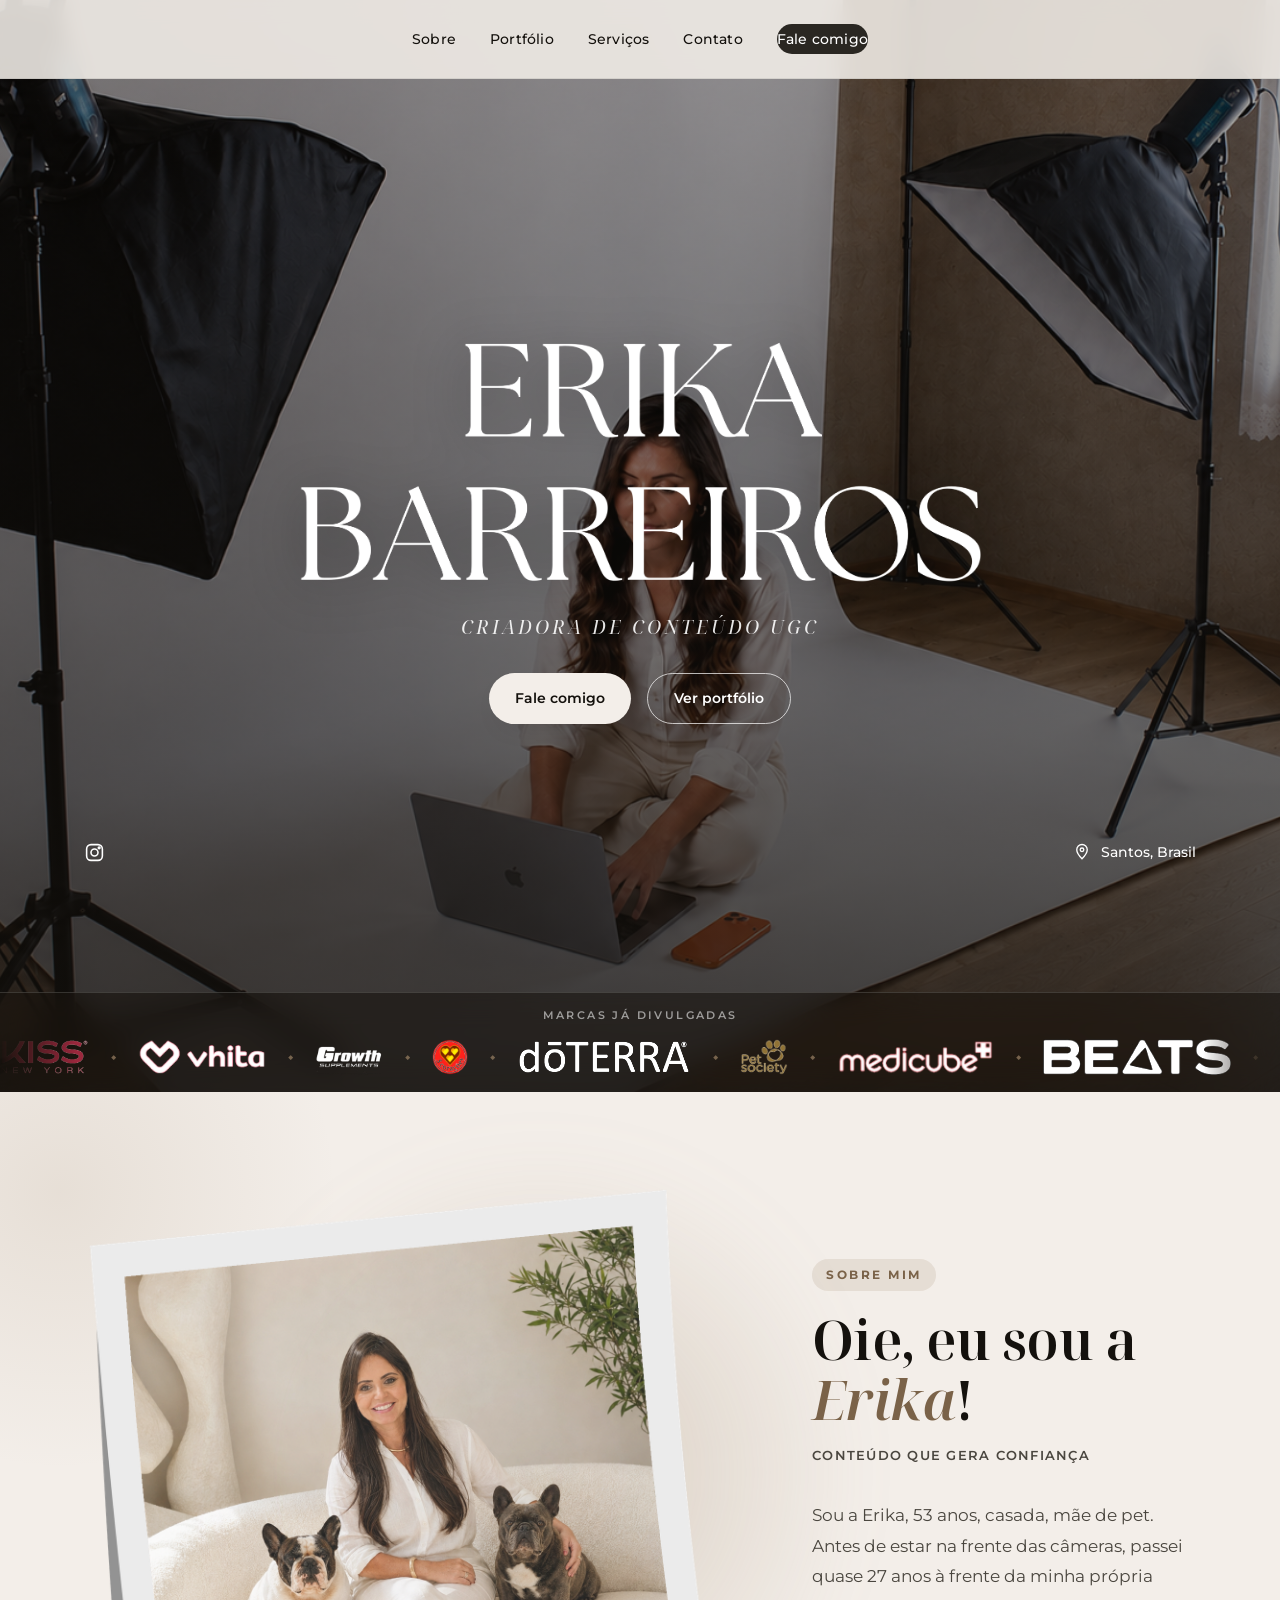
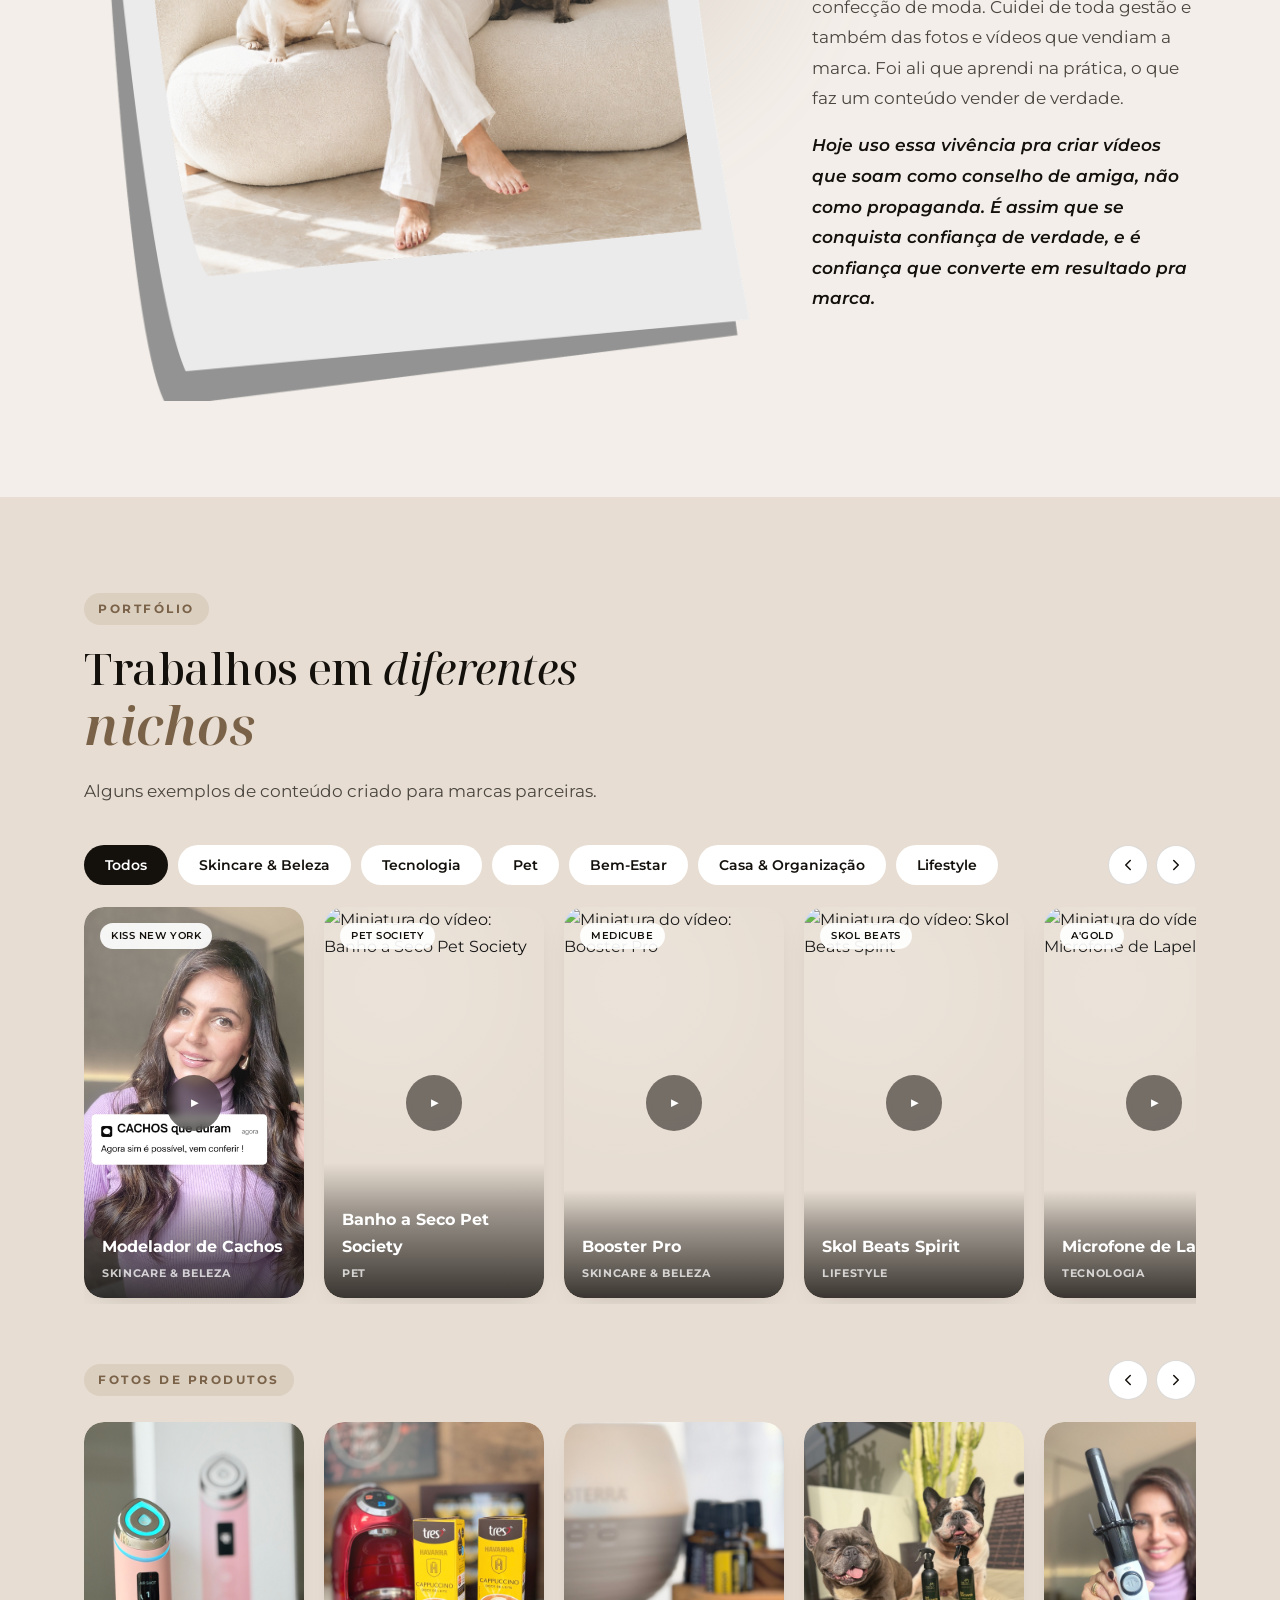
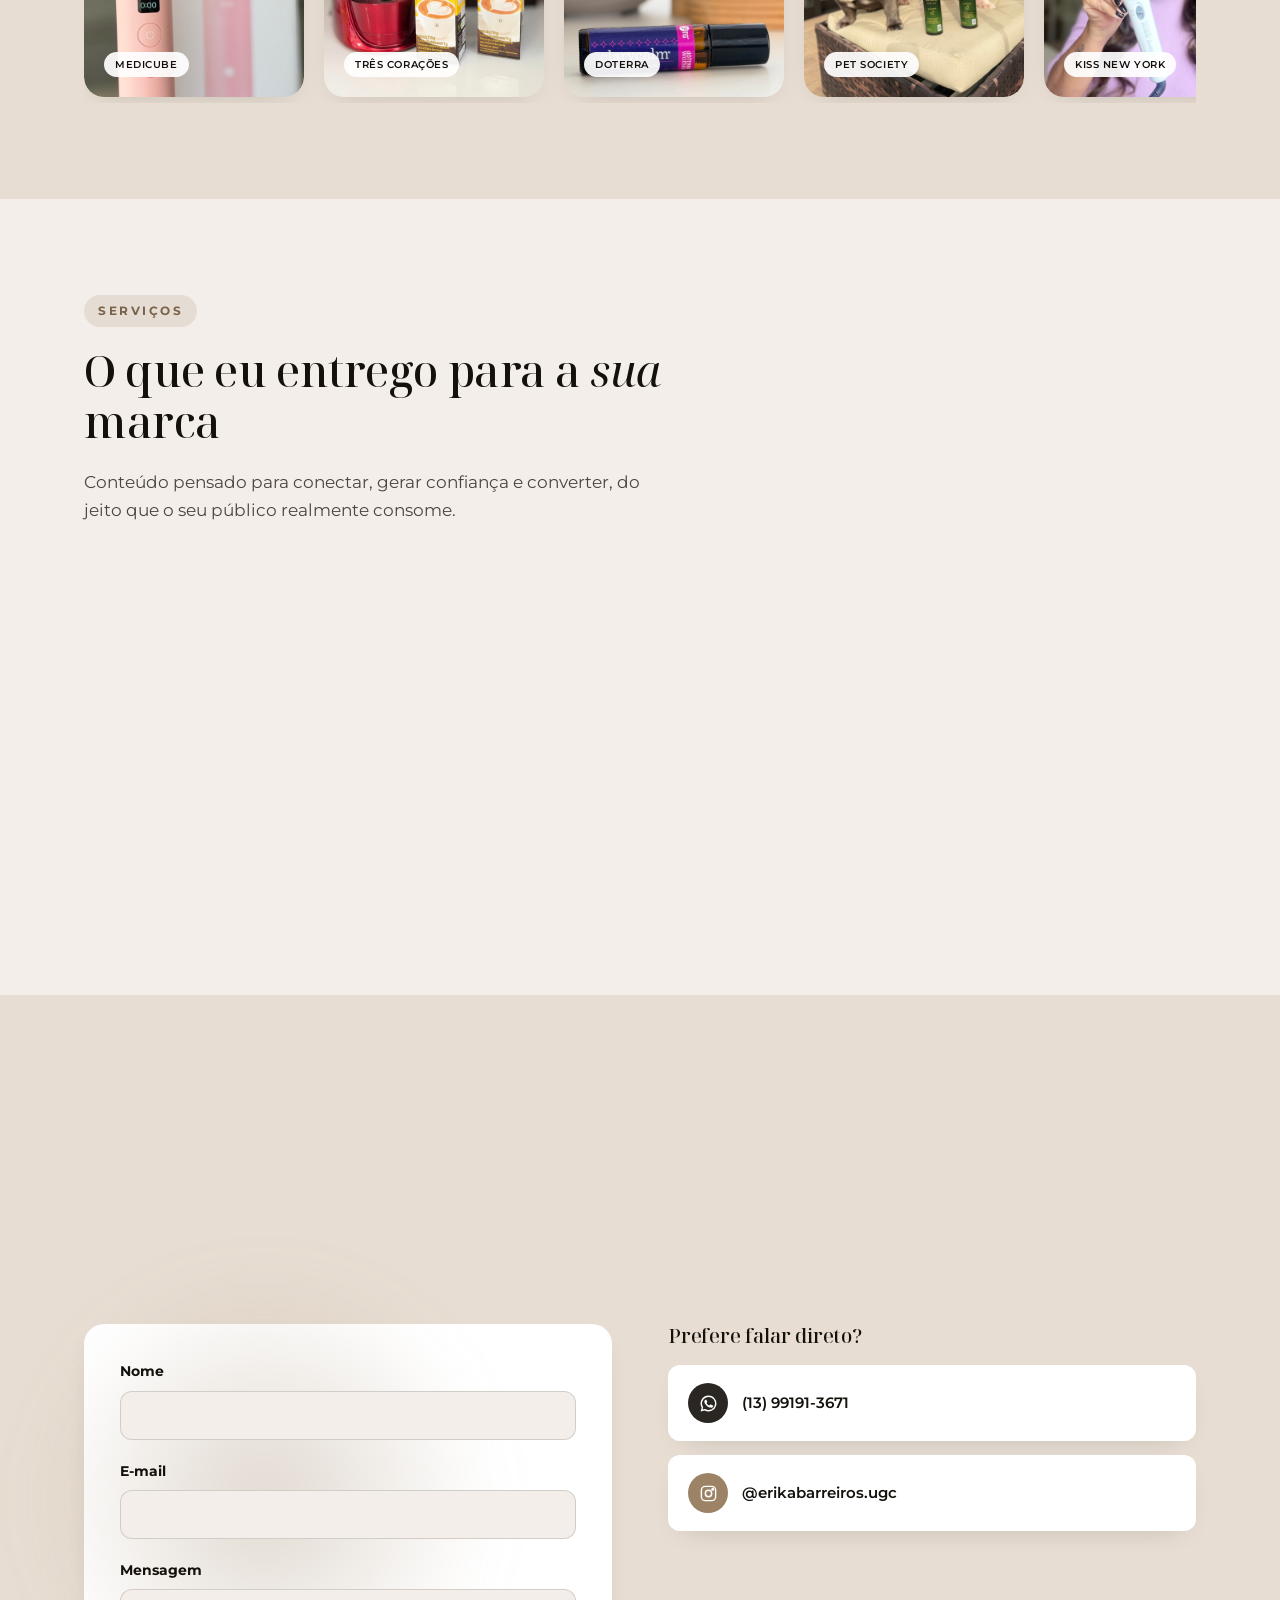
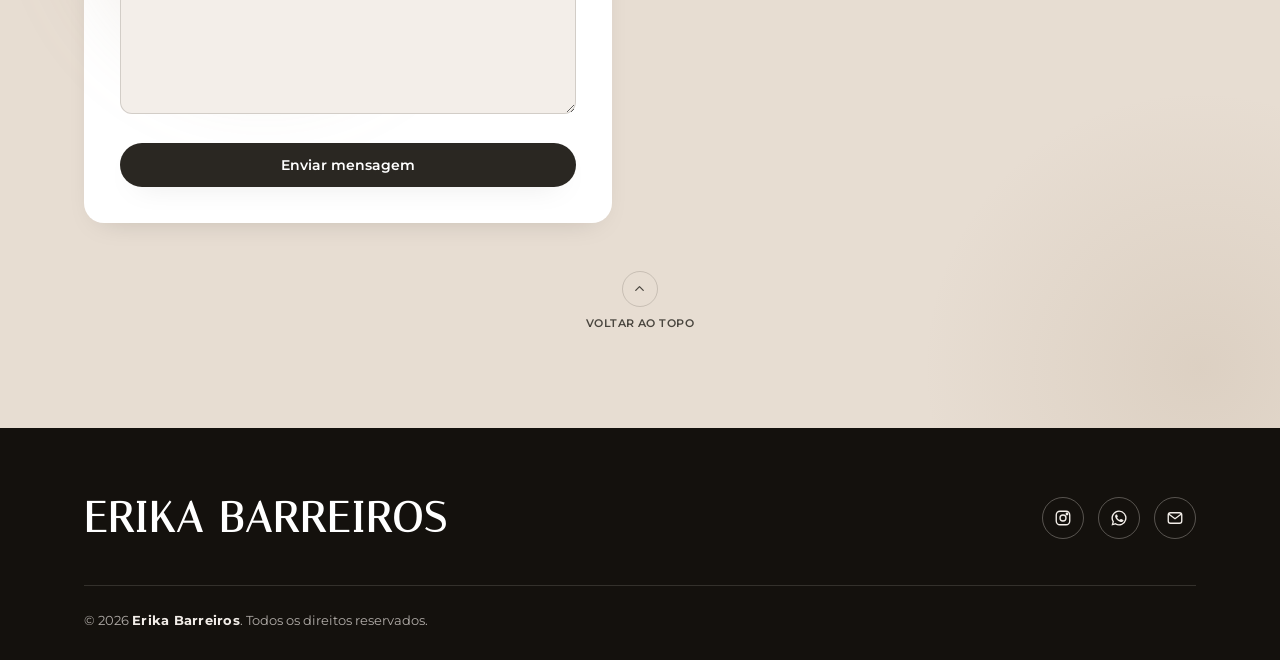
==== commit 0c4fb579: "Temporarily remove email contact button from footer - Email contact button hidden/commented out - Wh" ====
--- a/index.html
+++ b/index.html
@@ -1686,6 +1686,39 @@
   };
   const { error } = await window.Auth.sb.from("portfolio_leads").insert(lead);
   if(error) throw error;
+
+  // Salva também na tabela "marcas" do painel admin (para aparecer na aba "Marcas")
+  try{
+    // Tenta obter o user_id atual (se estiver logado como admin)
+    const { data: sessionData } = await window.Auth.sb.auth.getSession();
+    let adminUserId = sessionData?.session?.user?.id;
+
+    // Se não estiver logado, tenta descobrir pelos dados já salvos na tabela marcas
+    if(!adminUserId){
+      const { data: existingMarks } = await window.Auth.sb.from("marcas").select("user_id").limit(1);
+      if(existingMarks && existingMarks.length > 0){
+        adminUserId = existingMarks[0].user_id;
+      }
+    }
+
+    // Se conseguiu um user_id, salva o novo lead
+    if(adminUserId){
+      const marca = {
+        user_id: adminUserId,
+        nome: nome.trim(),
+        email: email.trim(),
+        telefone: telefone ? telefone.trim() : null,
+        situacao: "lead",
+        obs: mensagem ? `Mensagem: ${mensagem.trim()}\n\nOrigem: ${origem === "modal" ? "Modal de Interesse" : "Formulário de Contato"}` : `Origem: ${origem === "modal" ? "Modal de Interesse" : "Formulário de Contato"}`,
+        ultimo_contato: new Date().toISOString()
+      };
+
+      await window.Auth.sb.from("marcas").insert(marca);
+    }
+  }catch(err){
+    console.warn("Aviso: não foi possível salvar em marcas", err);
+  }
+
   registrarEvento("button_click", origem === "modal" ? "lead_modal" : "lead_rodape", null);
 }
 
@@ -2190,10 +2223,12 @@
           <span class="contato-canal-icone" aria-hidden="true">${ICONE_WHATSAPP}</span>
           ${CONFIG.perfil.telefoneExibicao}
         </a>
+        <!-- Botão de email removido temporariamente (2026-09-20) — ativar se necessário
         <a class="contato-canal" href="mailto:${CONFIG.perfil.email}" data-evento="contact_email">
           <span class="contato-canal-icone" aria-hidden="true">${ICONE_EMAIL}</span>
           ${CONFIG.perfil.email}
         </a>
+        -->
         <a class="contato-canal" href="${CONFIG.perfil.instagramLink}" target="_blank" rel="noopener" data-evento="contact_instagram">
           <span class="contato-canal-icone" aria-hidden="true">${ICONE_INSTAGRAM}</span>
           ${CONFIG.perfil.instagramHandle}
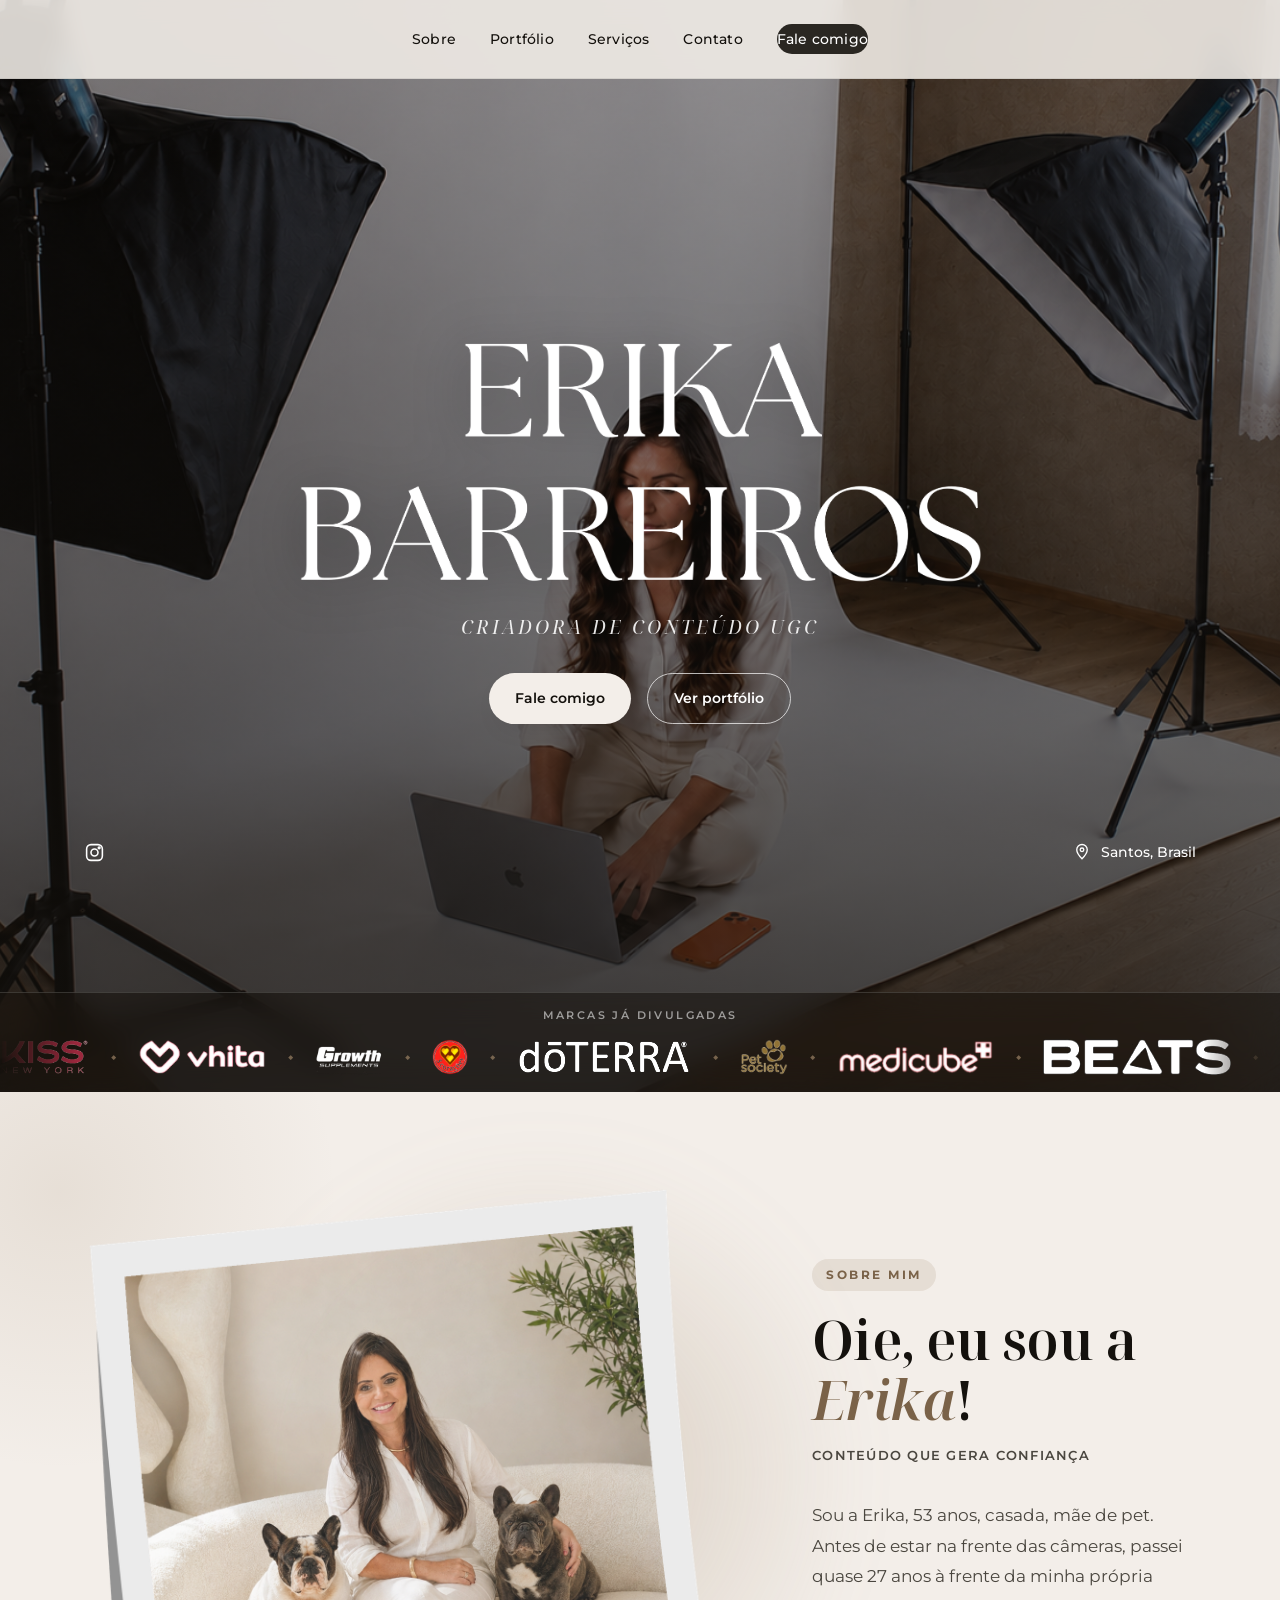
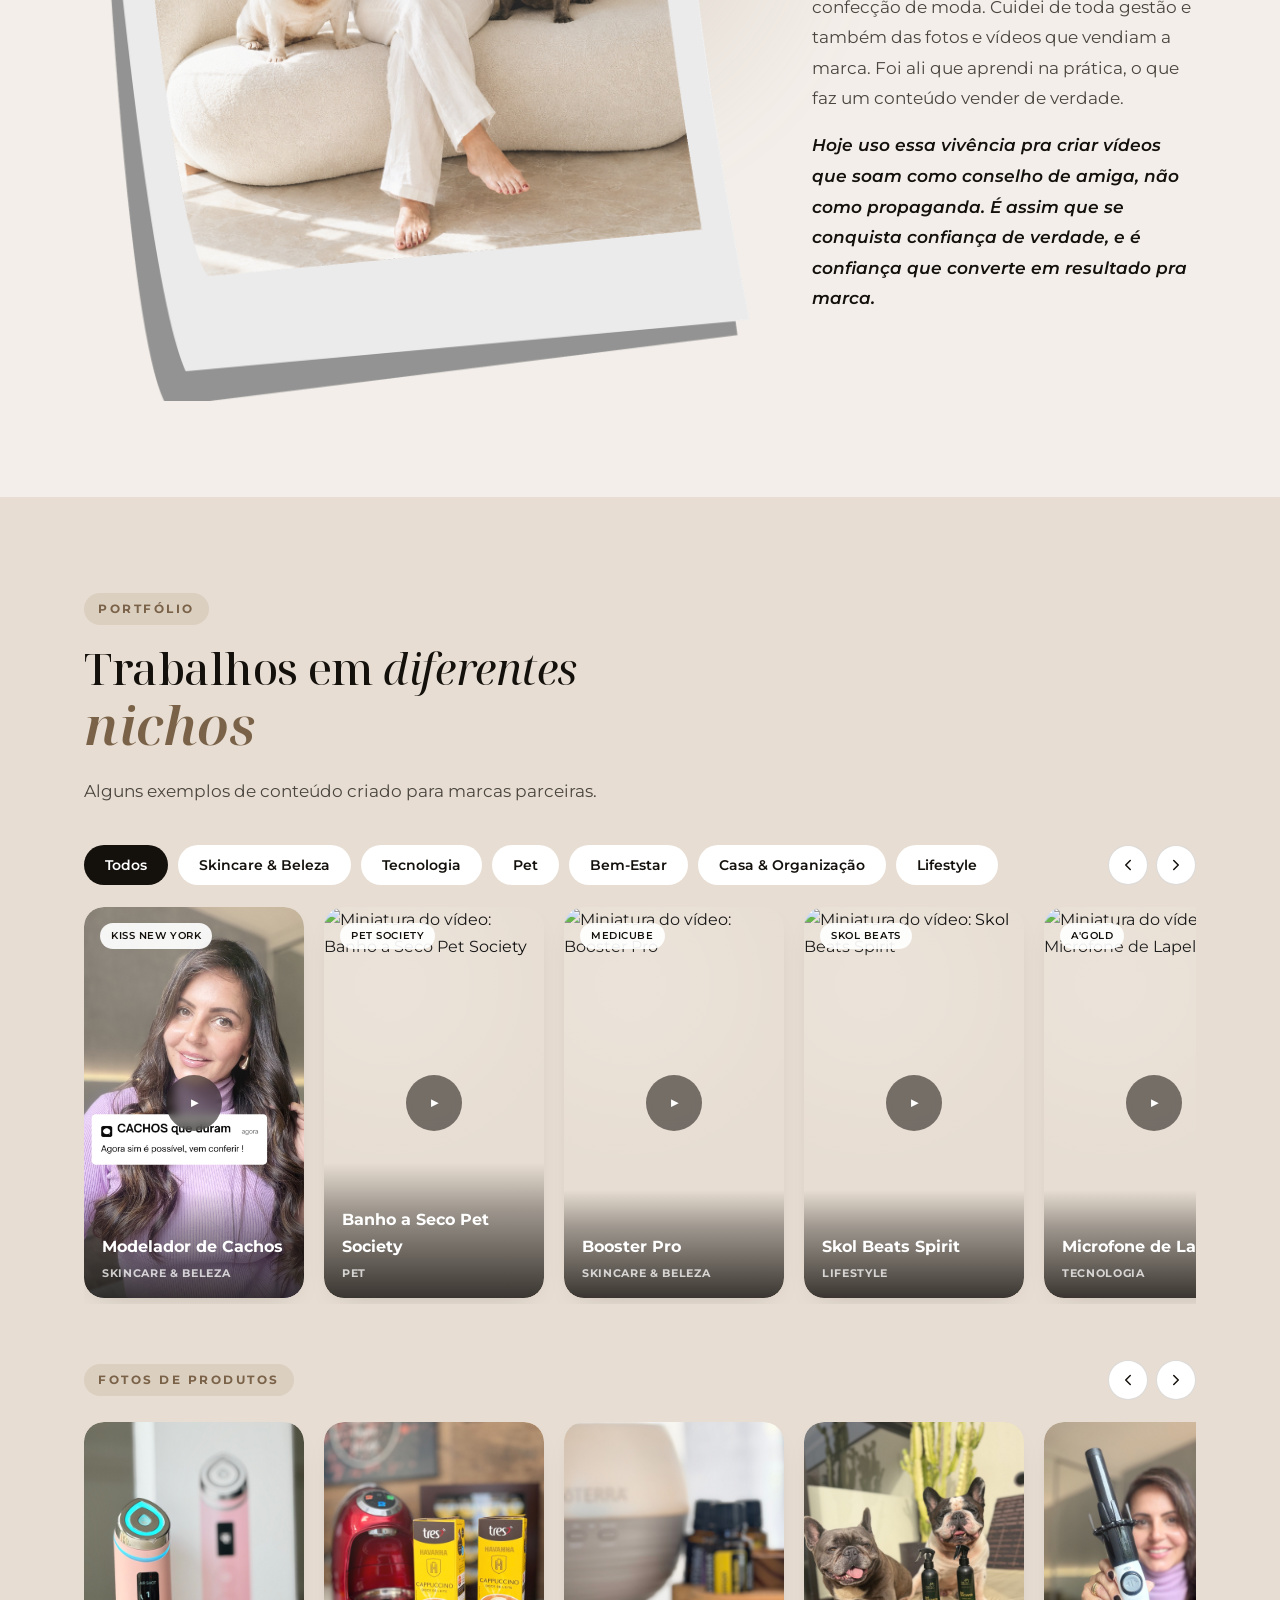
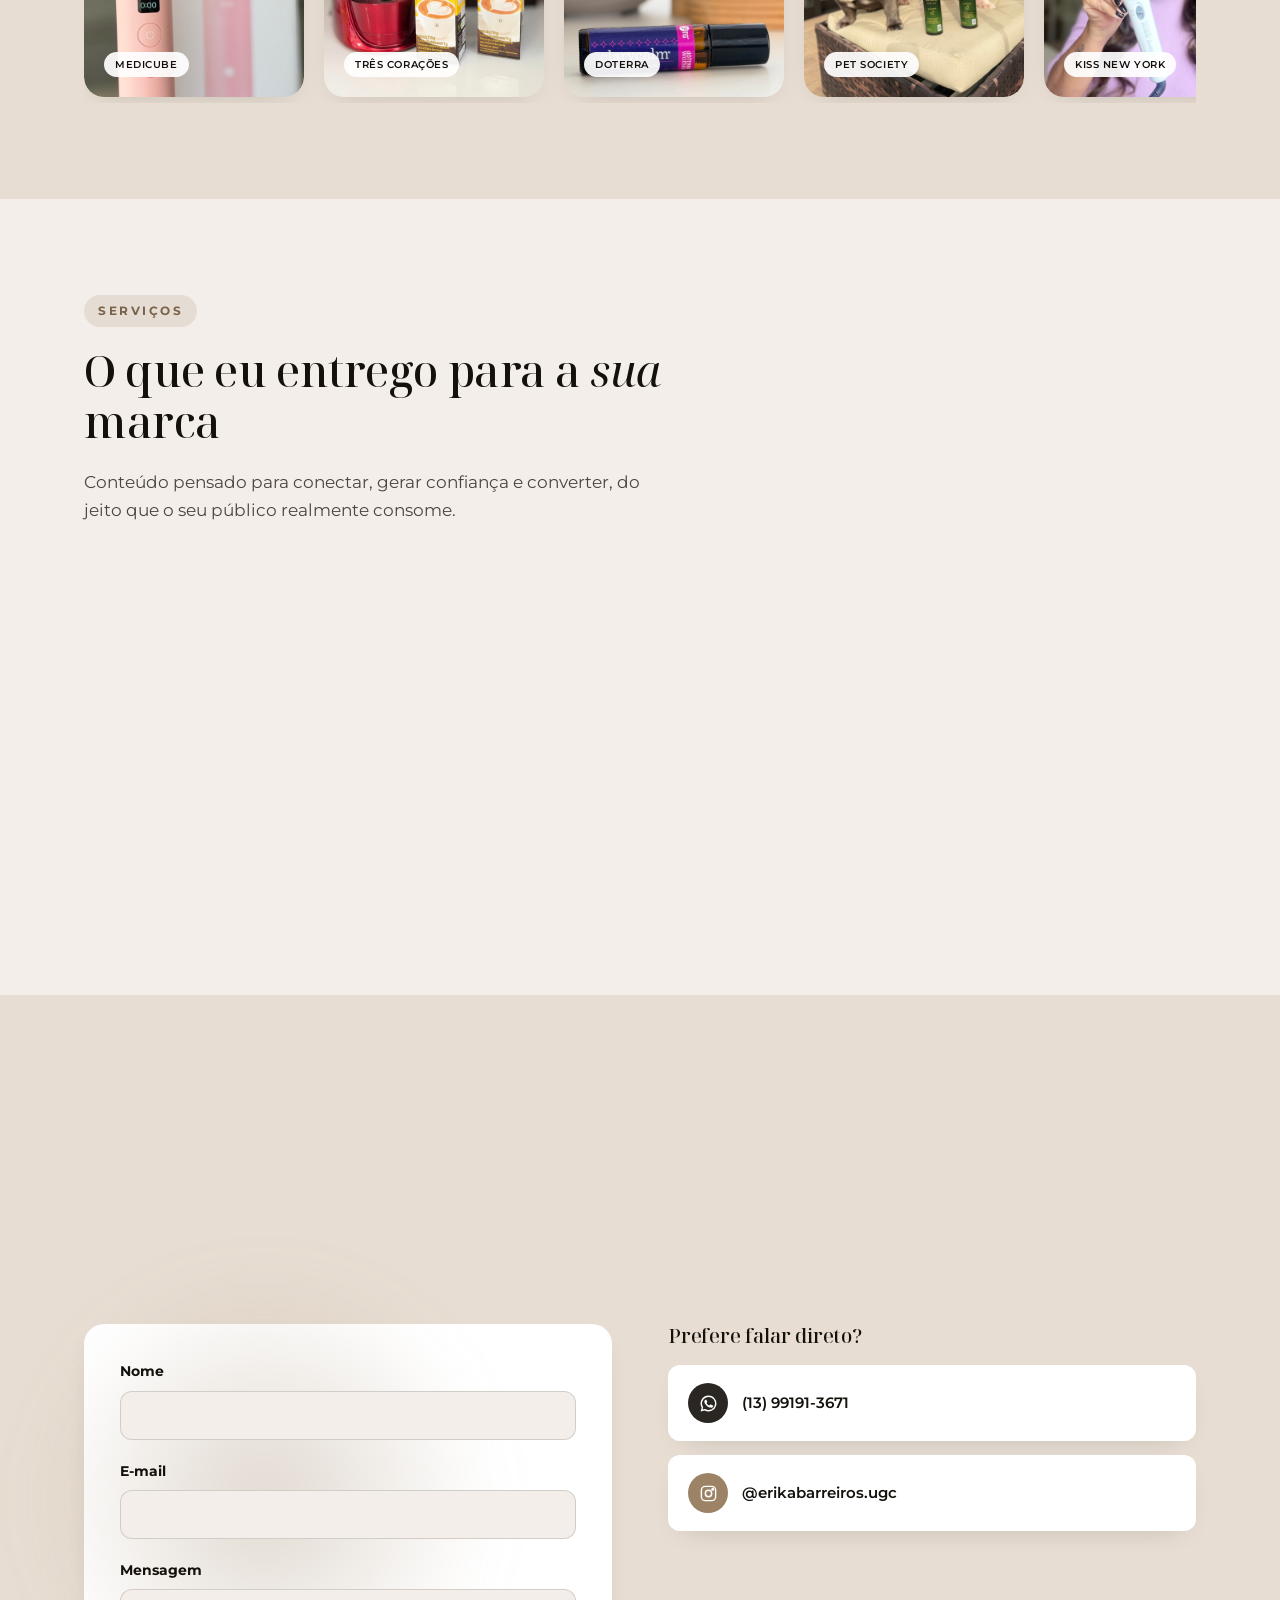
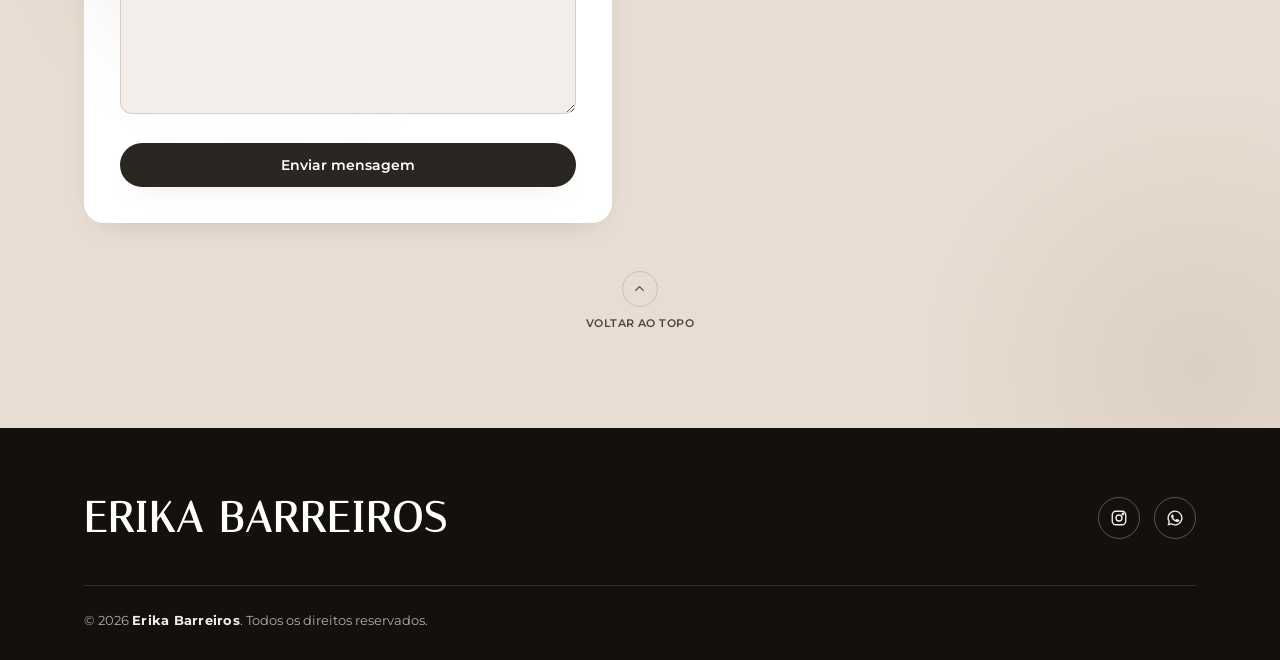
==== commit 349e5985: "Remove email icon from footer social links - Email icon removed from rodape-redes (footer social ico" ====
--- a/index.html
+++ b/index.html
@@ -2276,7 +2276,6 @@
     <a href="${CONFIG.perfil.instagramLink}" target="_blank" rel="noopener" aria-label="Instagram de ${CONFIG.perfil.nomeCompleto}" data-evento="contact_instagram">${ICONE_INSTAGRAM}</a>
     <a href="${CONFIG.perfil.whatsappLink}" target="_blank" rel="noopener" aria-label="WhatsApp de ${CONFIG.perfil.nomeCompleto}" data-evento="contact_whatsapp">${ICONE_WHATSAPP}</a>
     ${CONFIG.perfil.tiktokAtivo !== false ? `<a href="${CONFIG.perfil.tiktokLink}" target="_blank" rel="noopener" aria-label="TikTok de ${CONFIG.perfil.nomeCompleto}" data-evento="social_tiktok">${ICONE_TIKTOK}</a>` : ''}
-    <a href="mailto:${CONFIG.perfil.email}" aria-label="E-mail de ${CONFIG.perfil.nomeCompleto}" data-evento="contact_email">${ICONE_EMAIL}</a>
   `;
 
   const anoAtual = new Date().getFullYear();
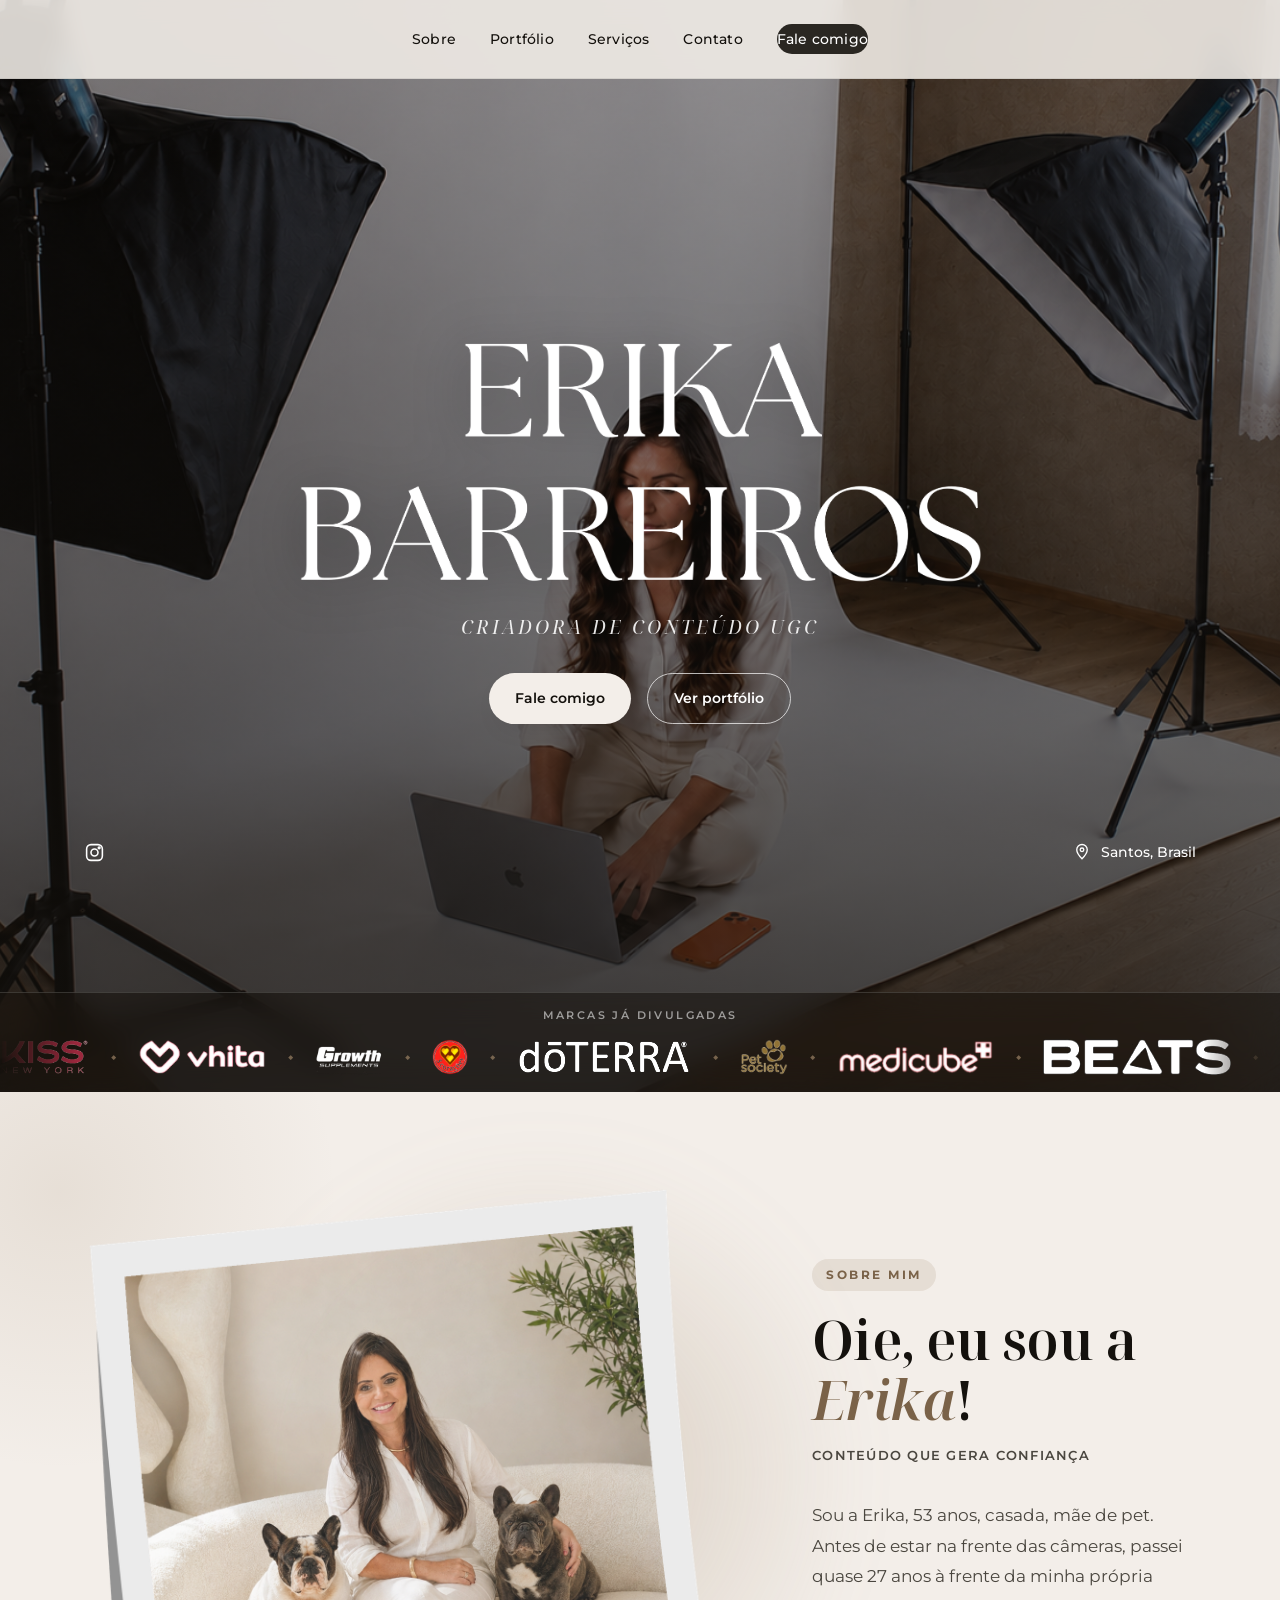
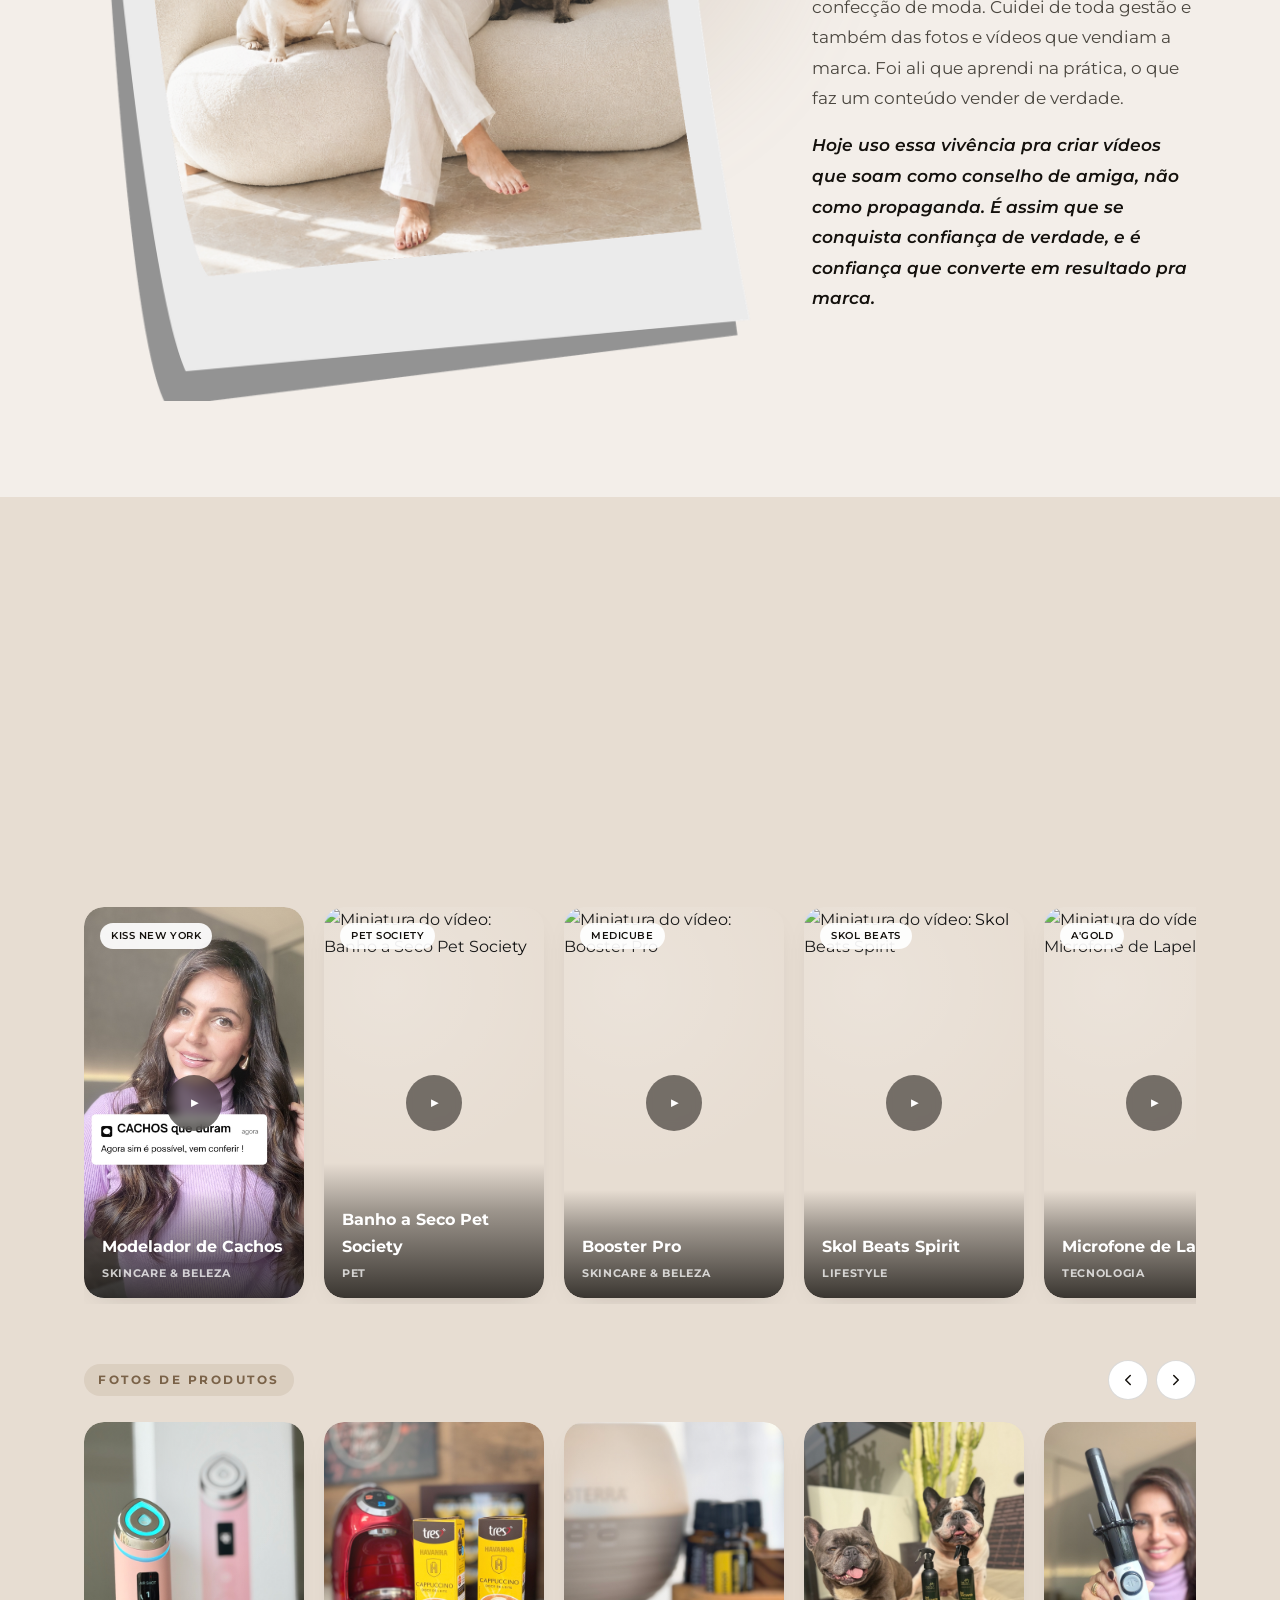
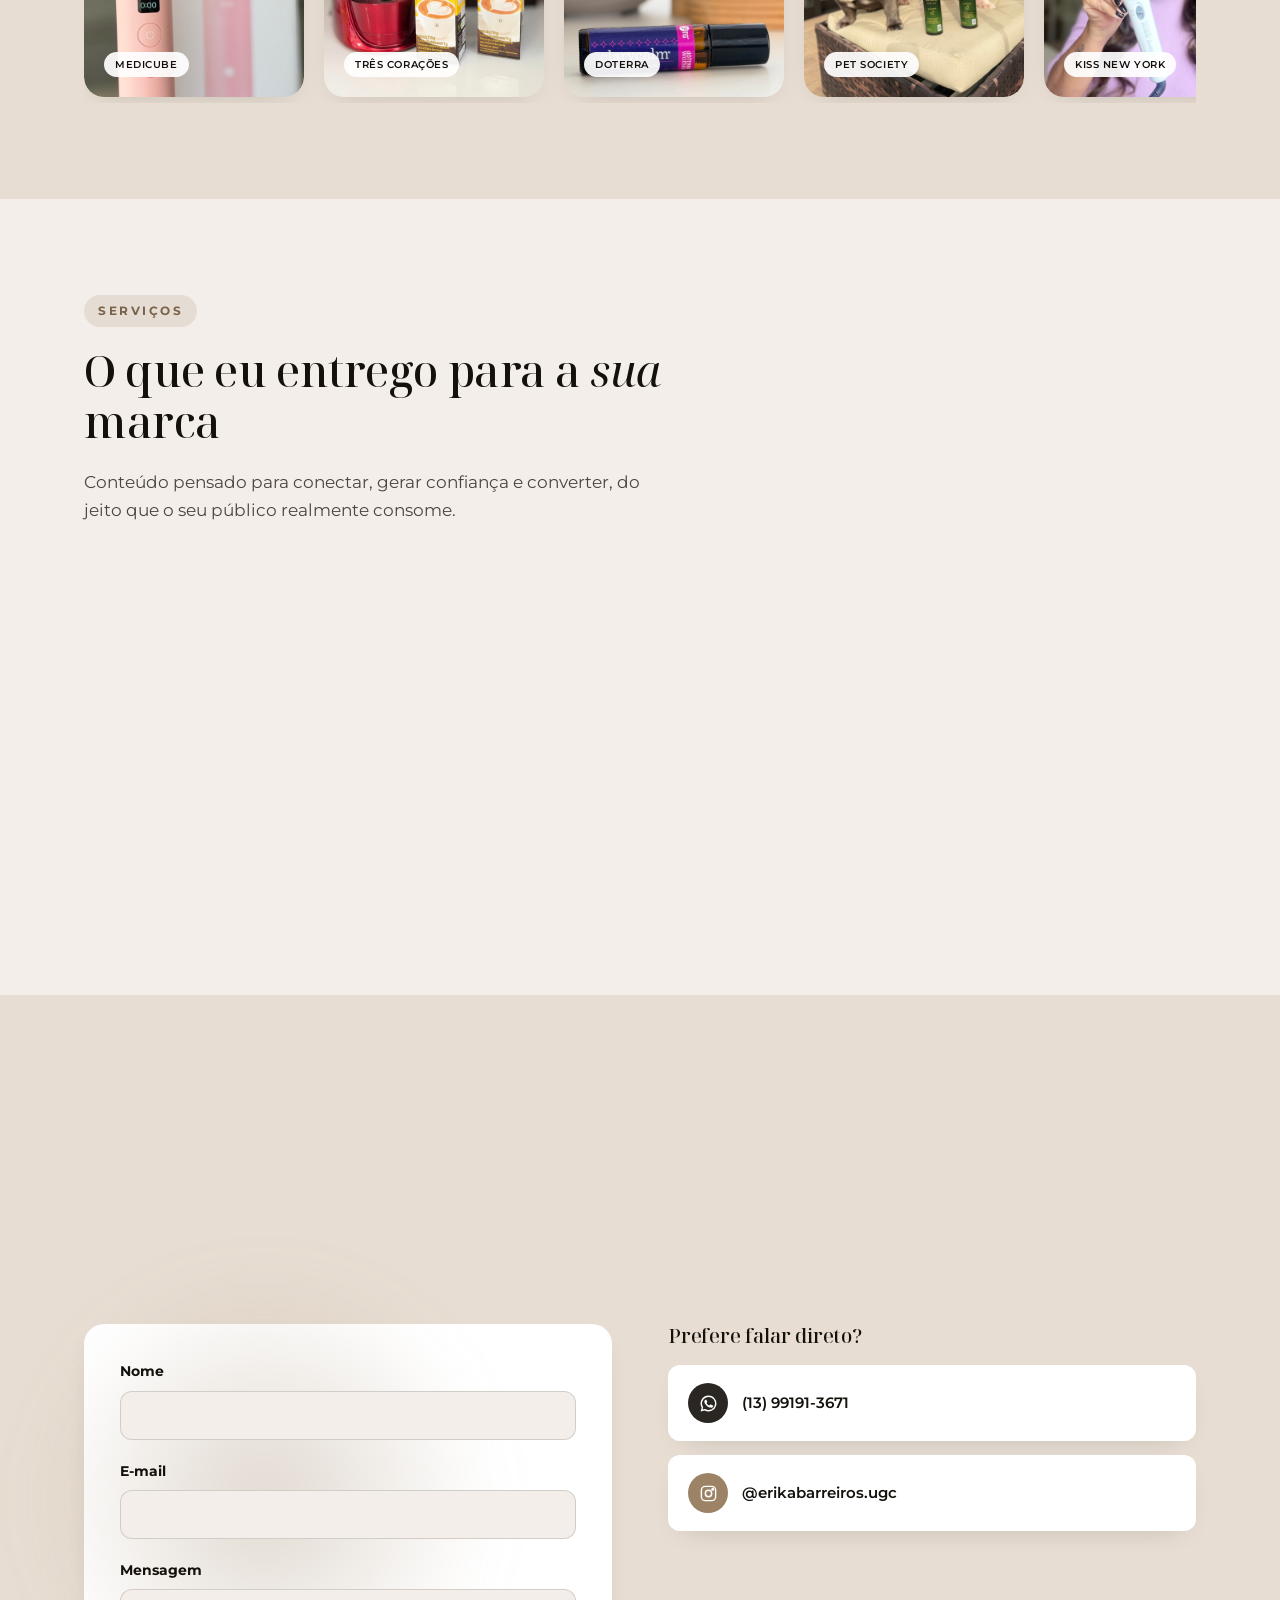
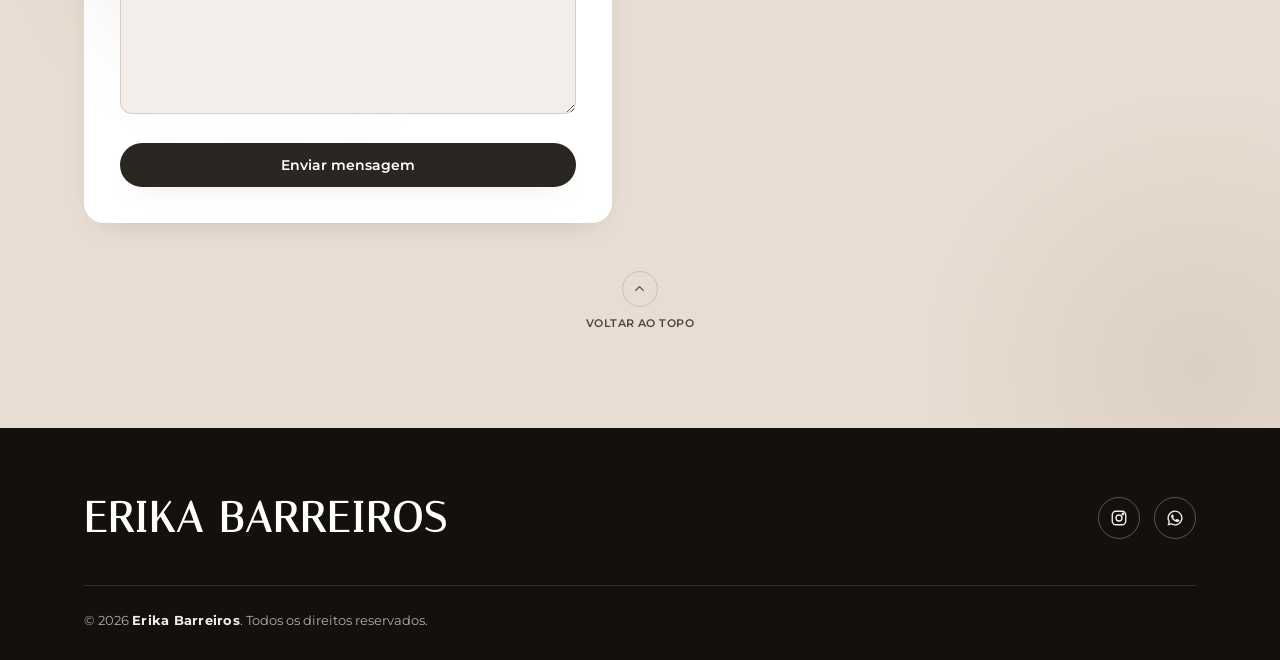
==== commit 7c0285fb: "Adiciona logo L'Oréal Paris e capa do Magic Retouch - Nova logo L'Oréal Paris na faixa de marcas (im" ====
--- a/index.html
+++ b/index.html
@@ -1482,7 +1482,8 @@
     { nome: "Pet Society", logo: "imagens/marcas/petsociety.png" },
     { nome: "Medicube", logo: "imagens/marcas/medicube.png" },
     { nome: "Beats", logo: "imagens/marcas/beats.png", inverterCor: true },
-    { nome: "A'Gold", logo: "imagens/marcas/agold.png" }
+    { nome: "A'Gold", logo: "imagens/marcas/agold.png" },
+    { nome: "L'Oréal Paris", logo: "imagens/marcas/loreal.png", inverterCor: true }
   ],
 
   // EDITE AQUI: texto da seção Sobre
@@ -2223,12 +2224,6 @@
           <span class="contato-canal-icone" aria-hidden="true">${ICONE_WHATSAPP}</span>
           ${CONFIG.perfil.telefoneExibicao}
         </a>
-        <!-- Botão de email removido temporariamente (2026-09-20) — ativar se necessário
-        <a class="contato-canal" href="mailto:${CONFIG.perfil.email}" data-evento="contact_email">
-          <span class="contato-canal-icone" aria-hidden="true">${ICONE_EMAIL}</span>
-          ${CONFIG.perfil.email}
-        </a>
-        -->
         <a class="contato-canal" href="${CONFIG.perfil.instagramLink}" target="_blank" rel="noopener" data-evento="contact_instagram">
           <span class="contato-canal-icone" aria-hidden="true">${ICONE_INSTAGRAM}</span>
           ${CONFIG.perfil.instagramHandle}
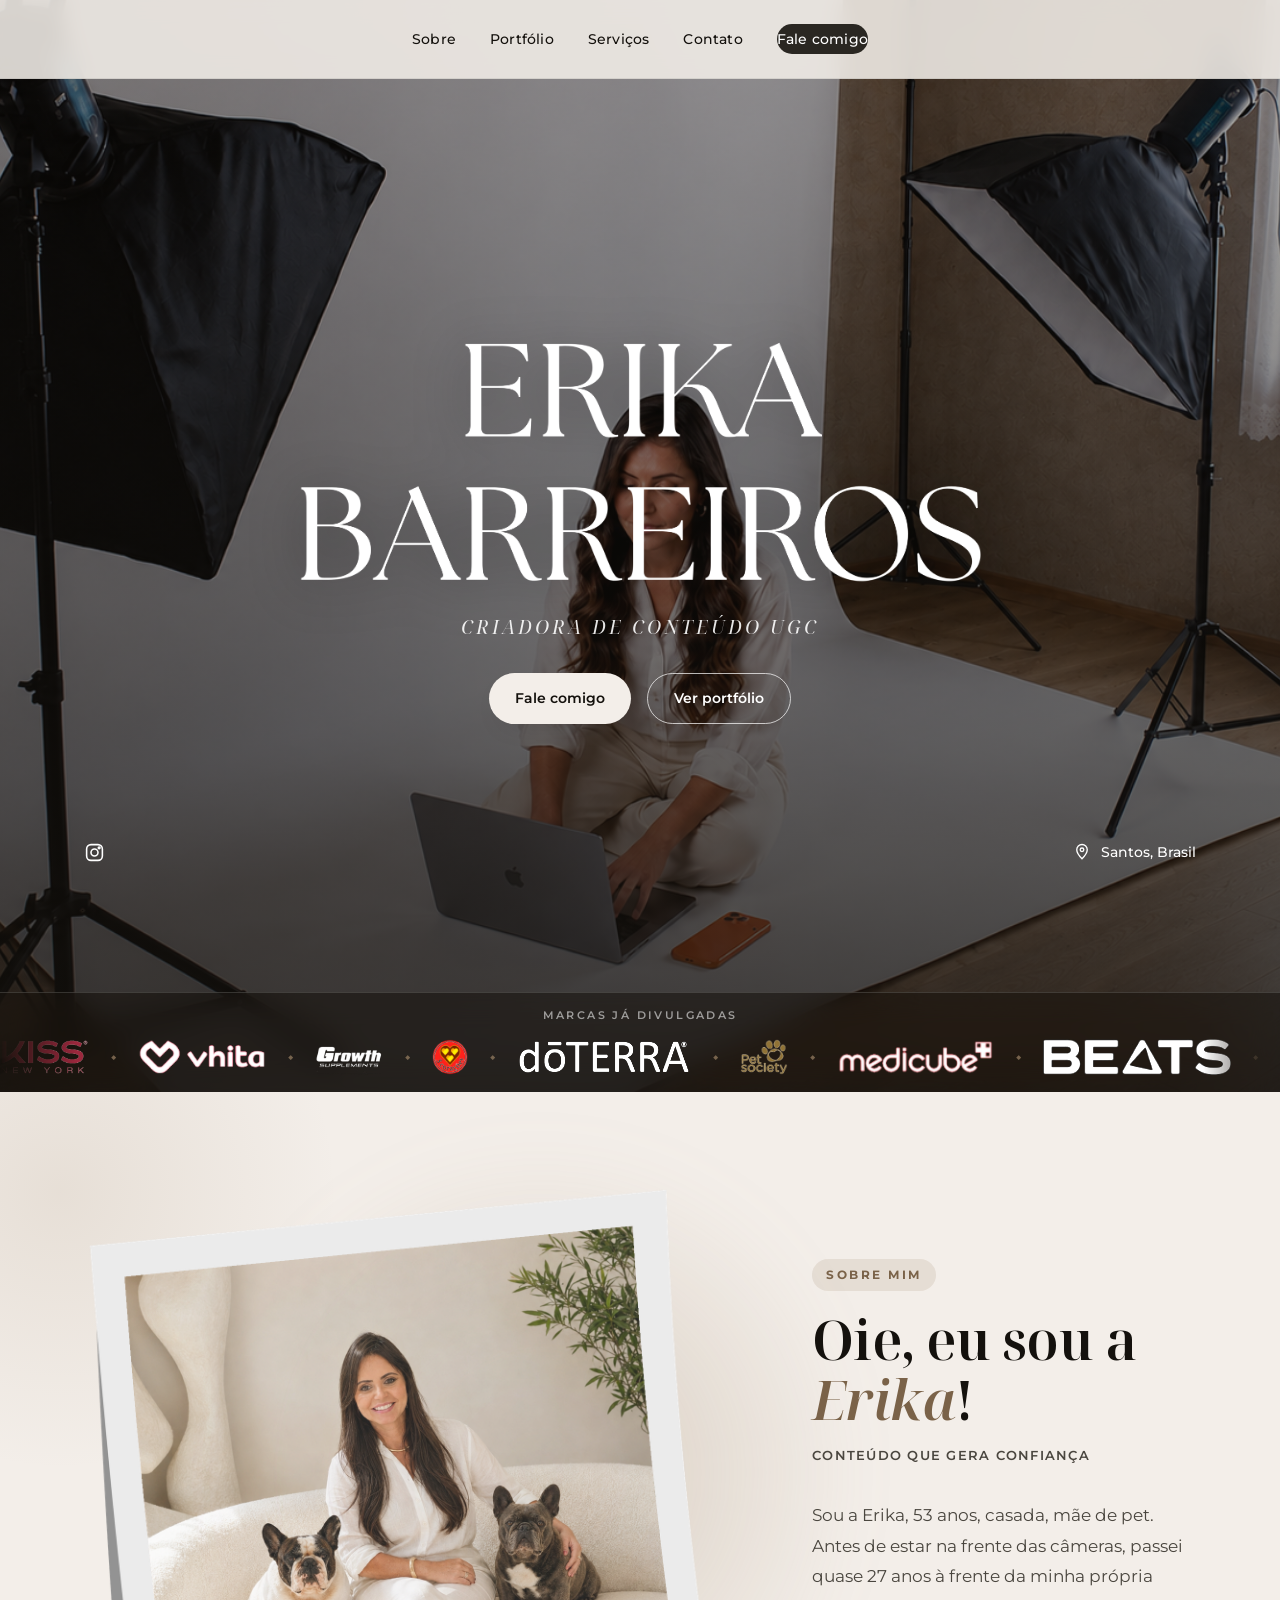
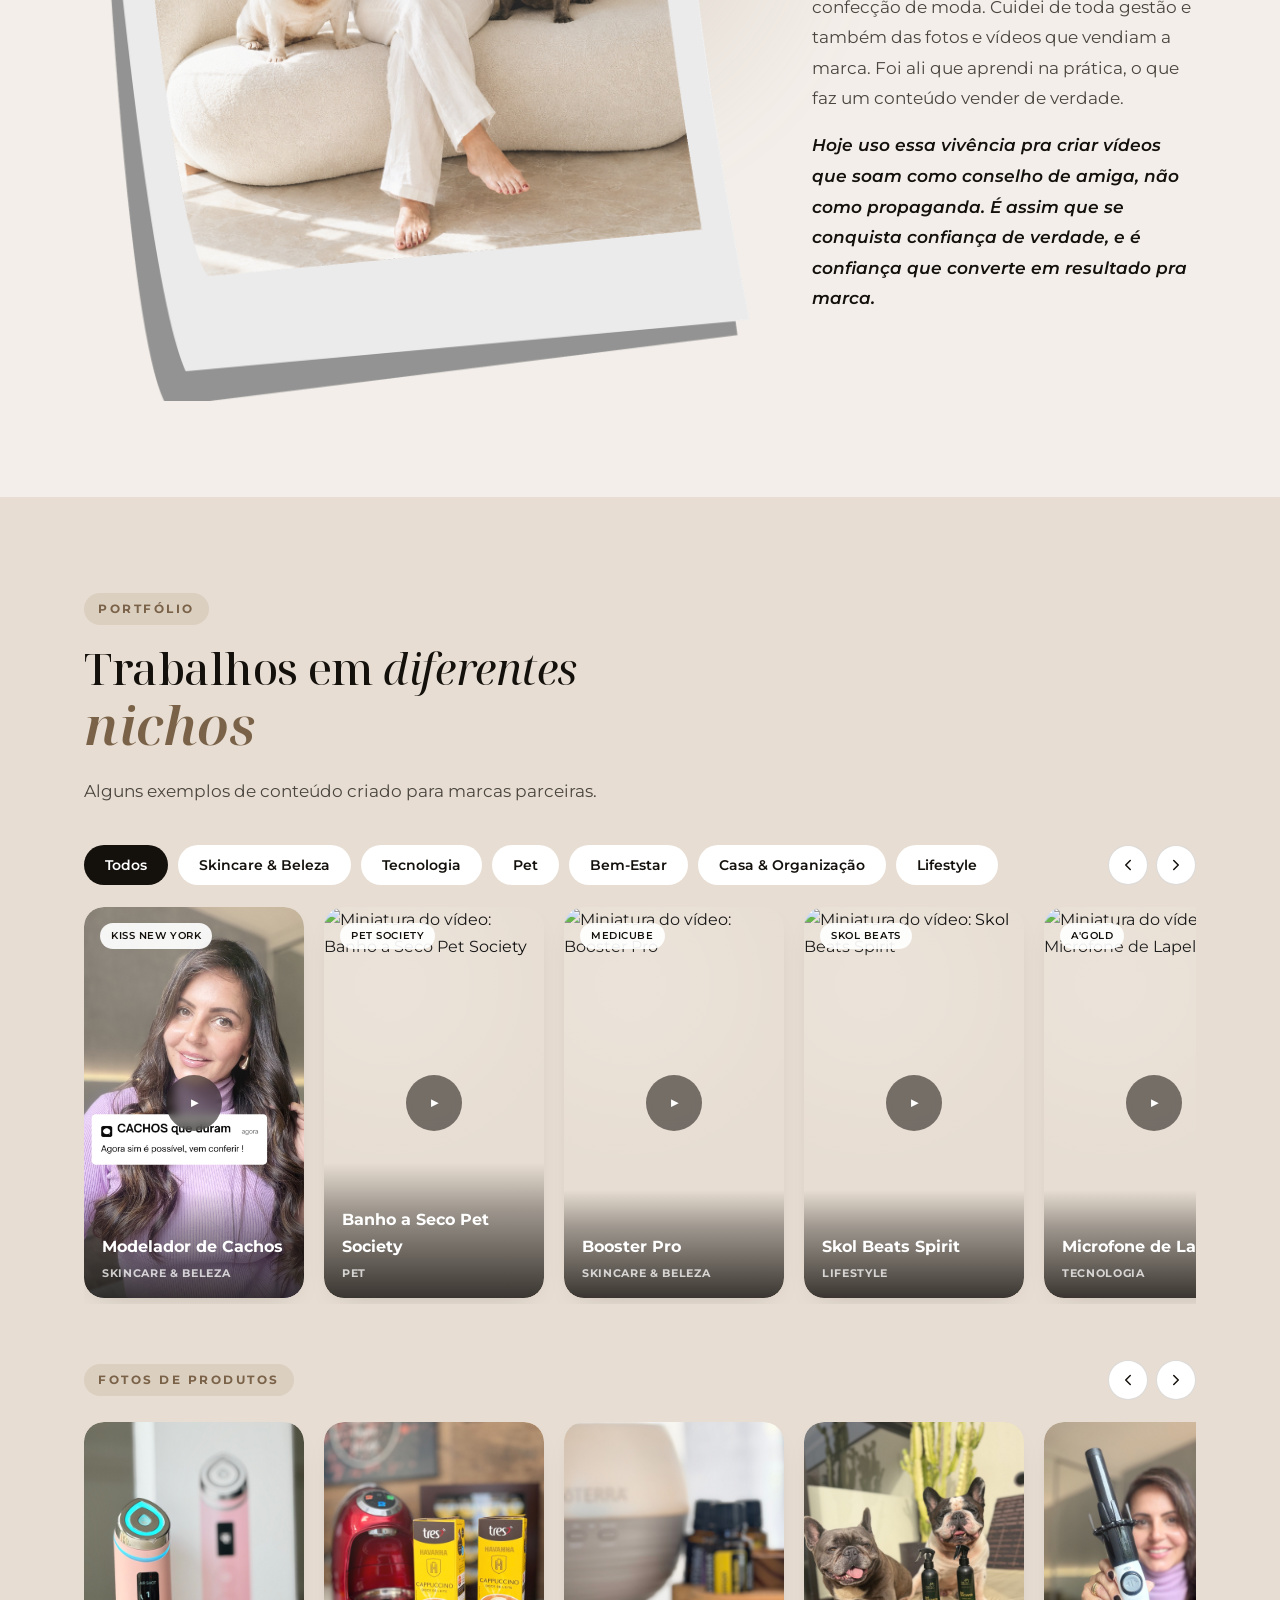
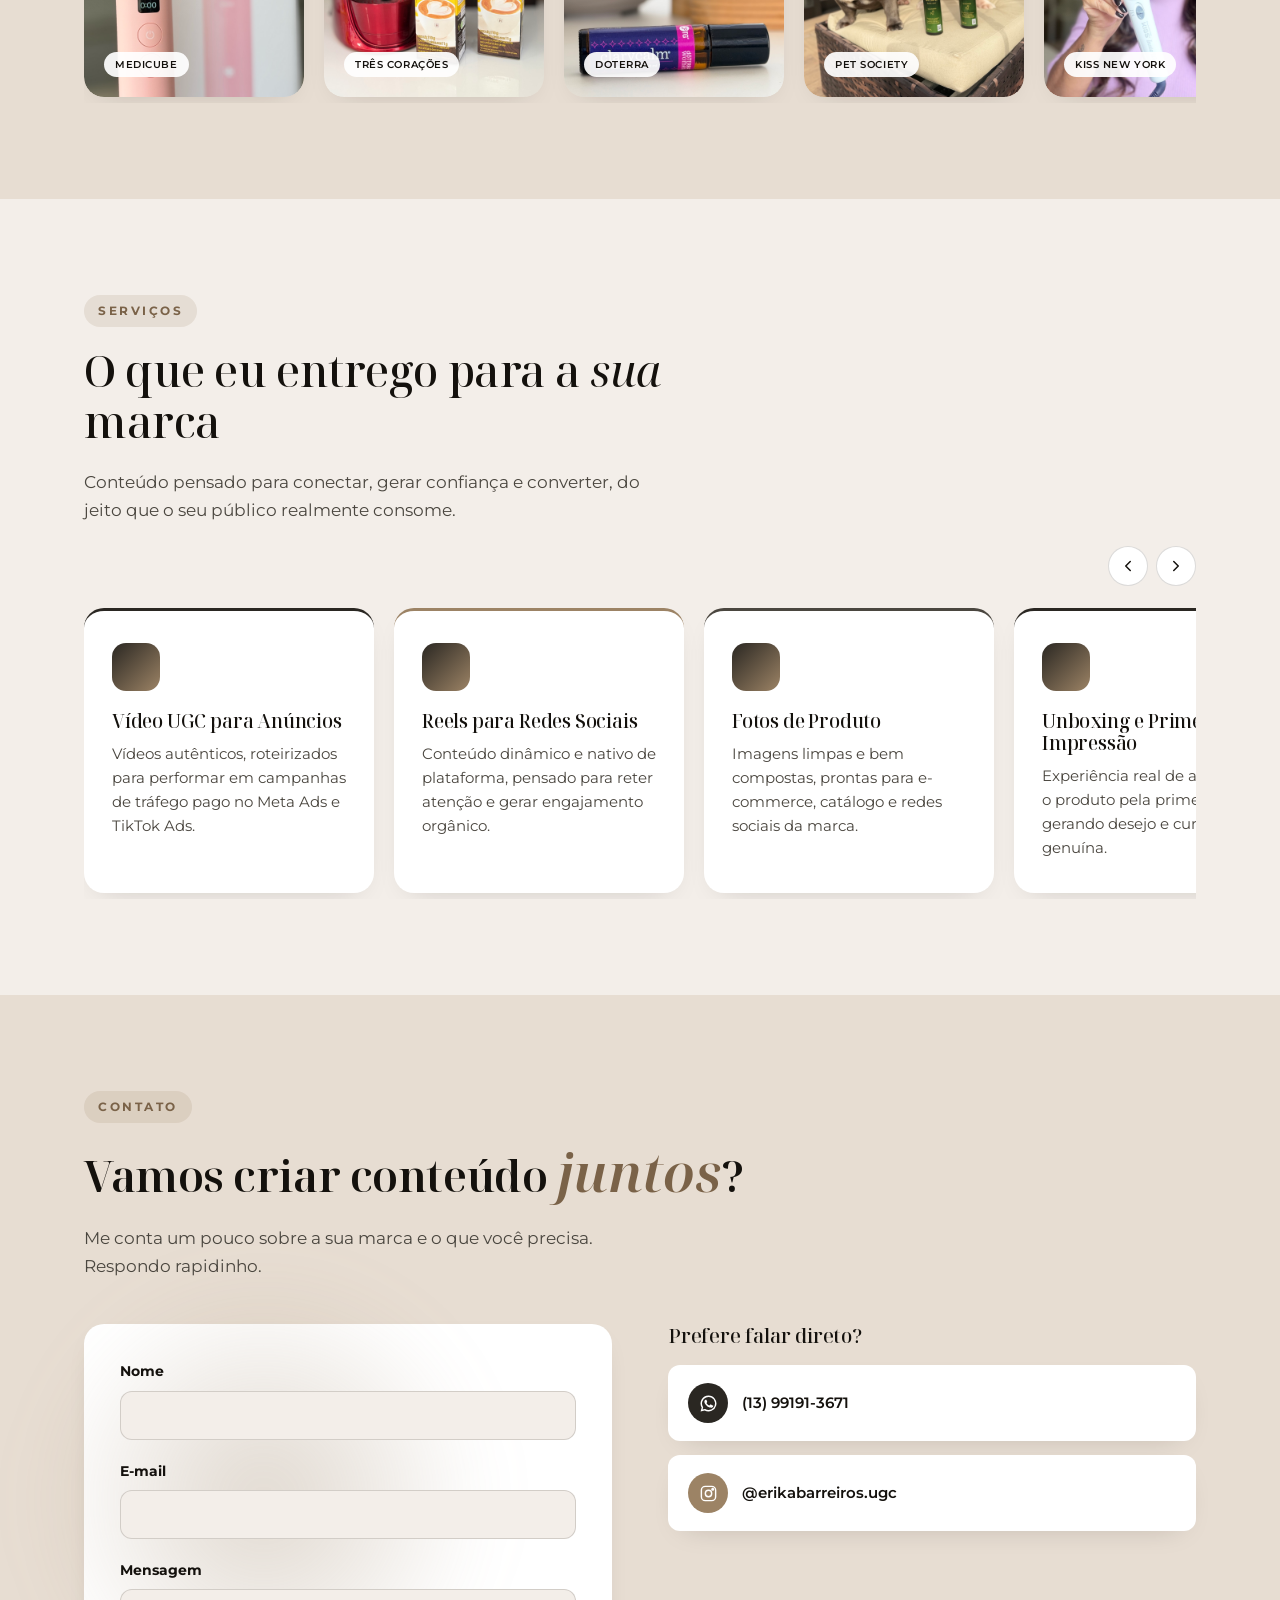
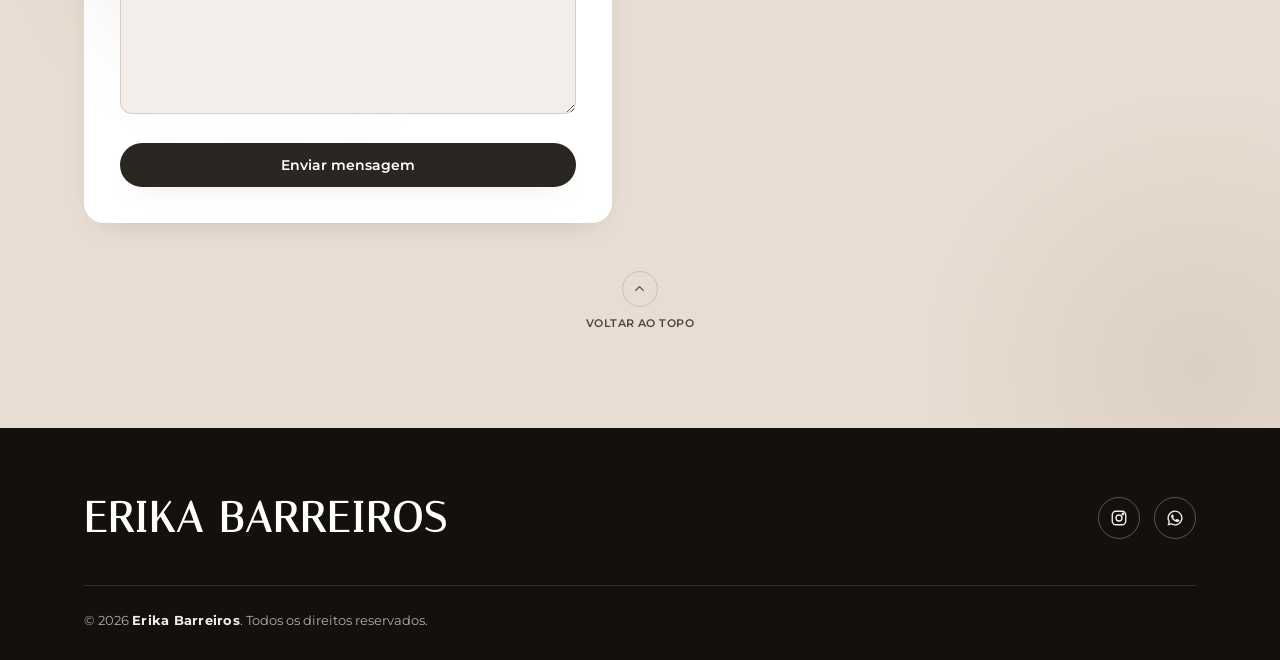
==== commit 35485e30: "Adiciona foto de produto L'Oréal Paris (Magic Retouch) Co-Authored-By: Claude Haiku 5.5 <noreply@ant" ====
--- a/index.html
+++ b/index.html
@@ -1540,7 +1540,8 @@
     { titulo: "doTERRA", imagem: "imagens/produto-claricalm-doterra.jpg" },
     { titulo: "Pet Society", imagem: "imagens/produto-petsociety-dogs.jpg" },
     { titulo: "Kiss New York", imagem: "imagens/produto-kissny.jpg" },
-    { titulo: "Pet Society", imagem: "imagens/produto-petsociety.jpg" }
+    { titulo: "Pet Society", imagem: "imagens/produto-petsociety.jpg" },
+    { titulo: "L'Oréal Paris", imagem: "imagens/produto-magic-retouch.jpg" }
   ],
 
   // EDITE AQUI: serviços oferecidos
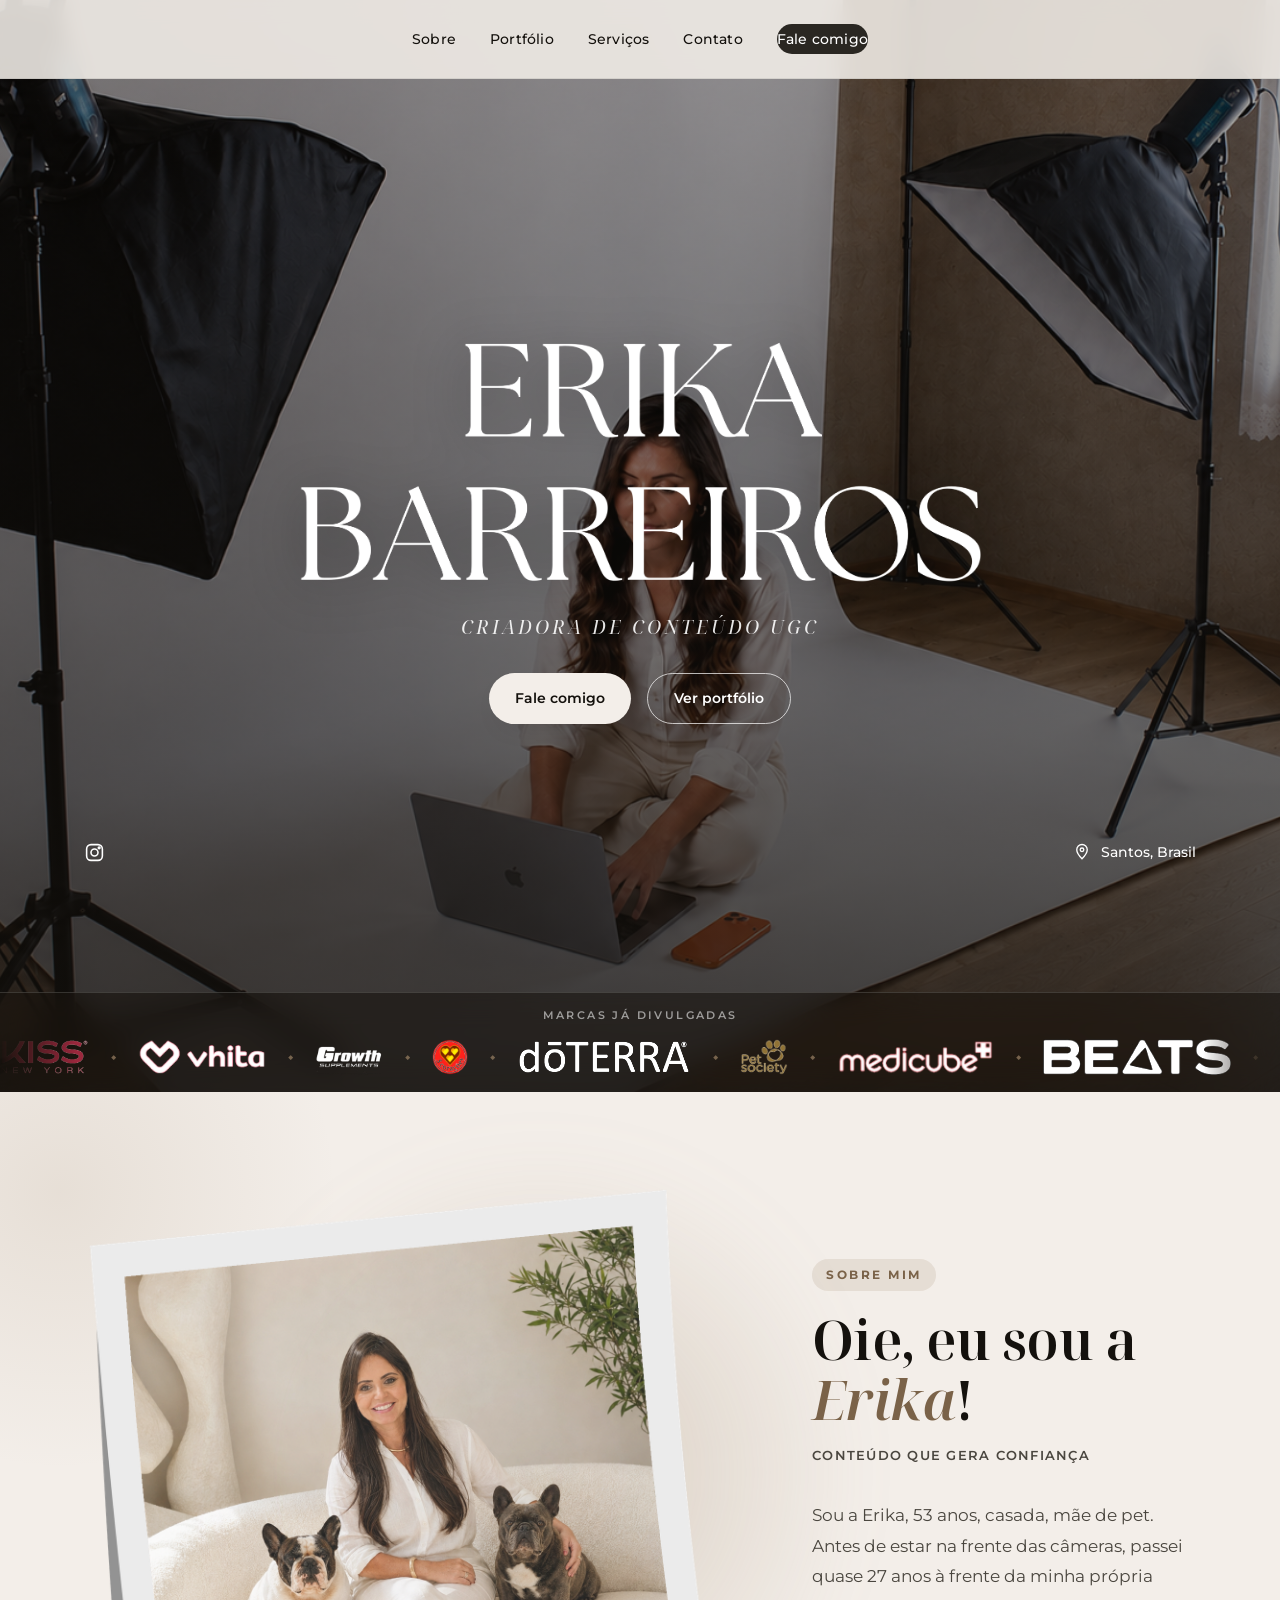
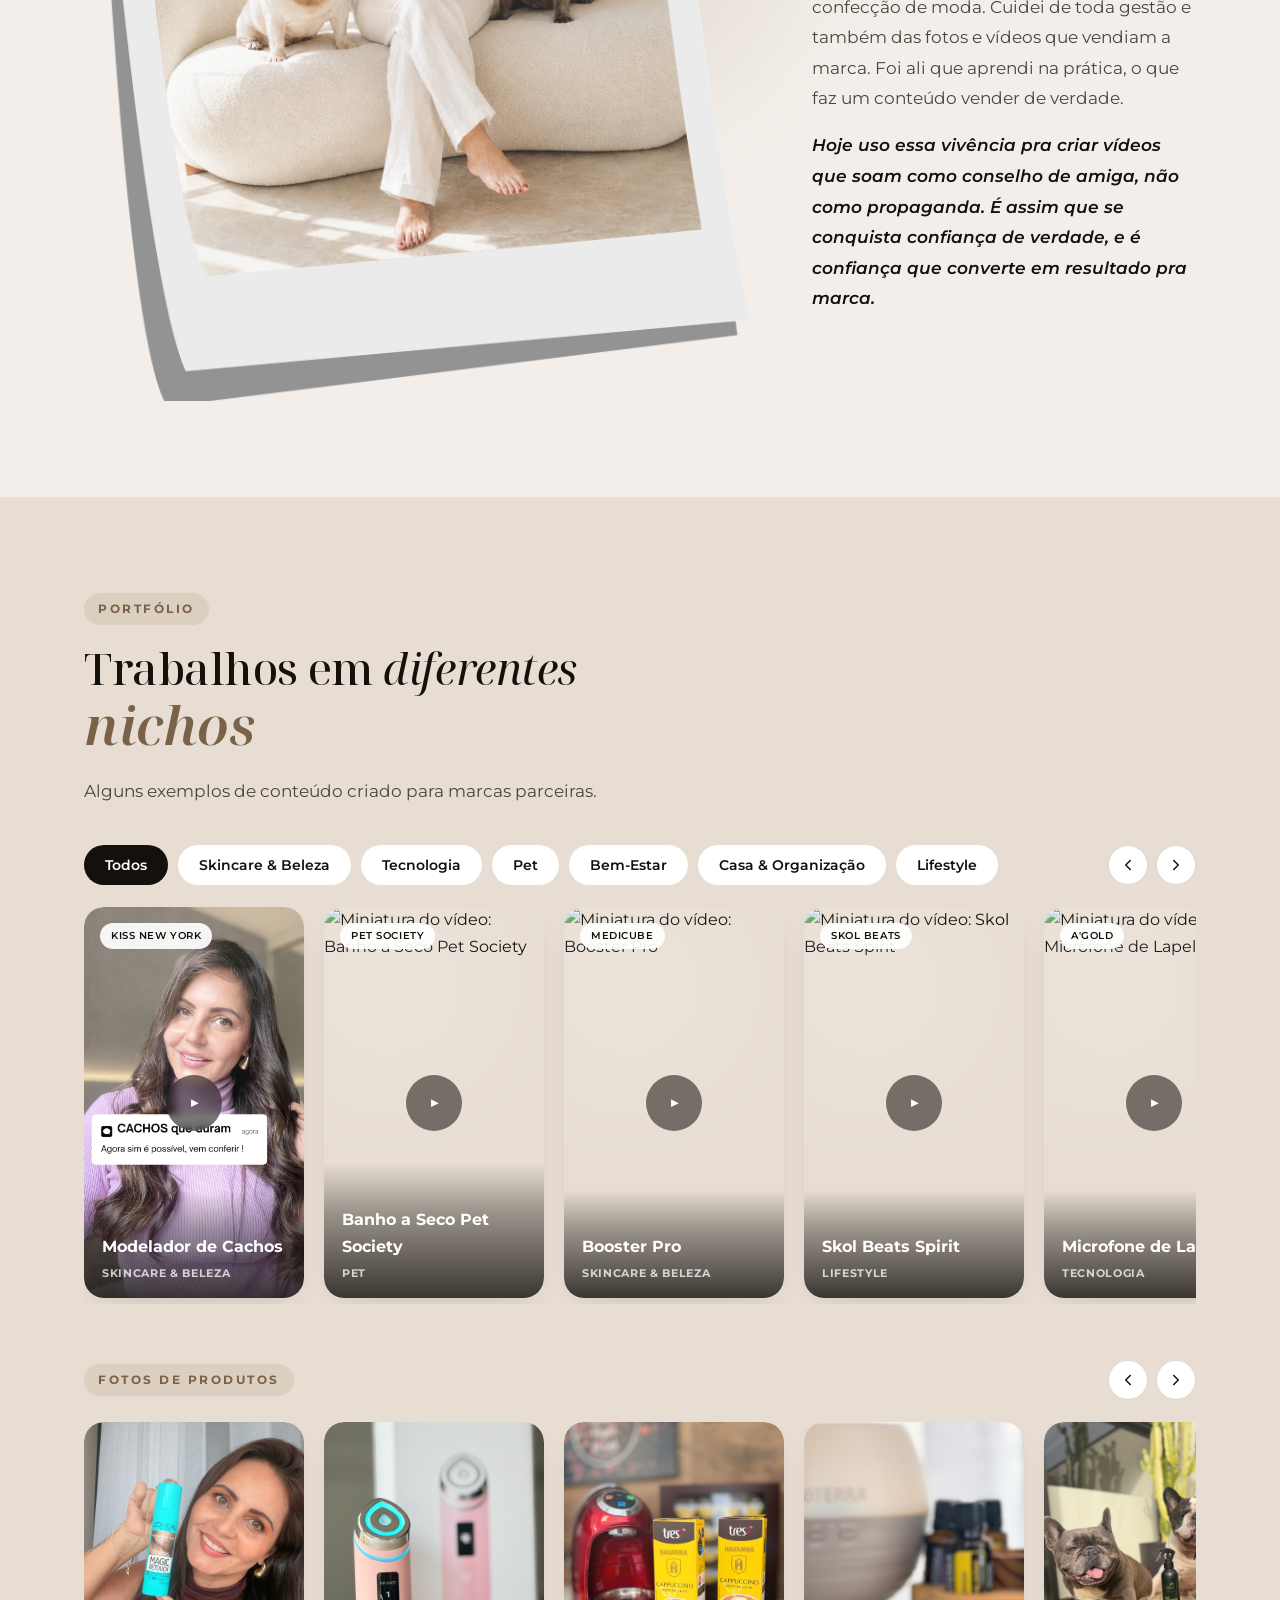
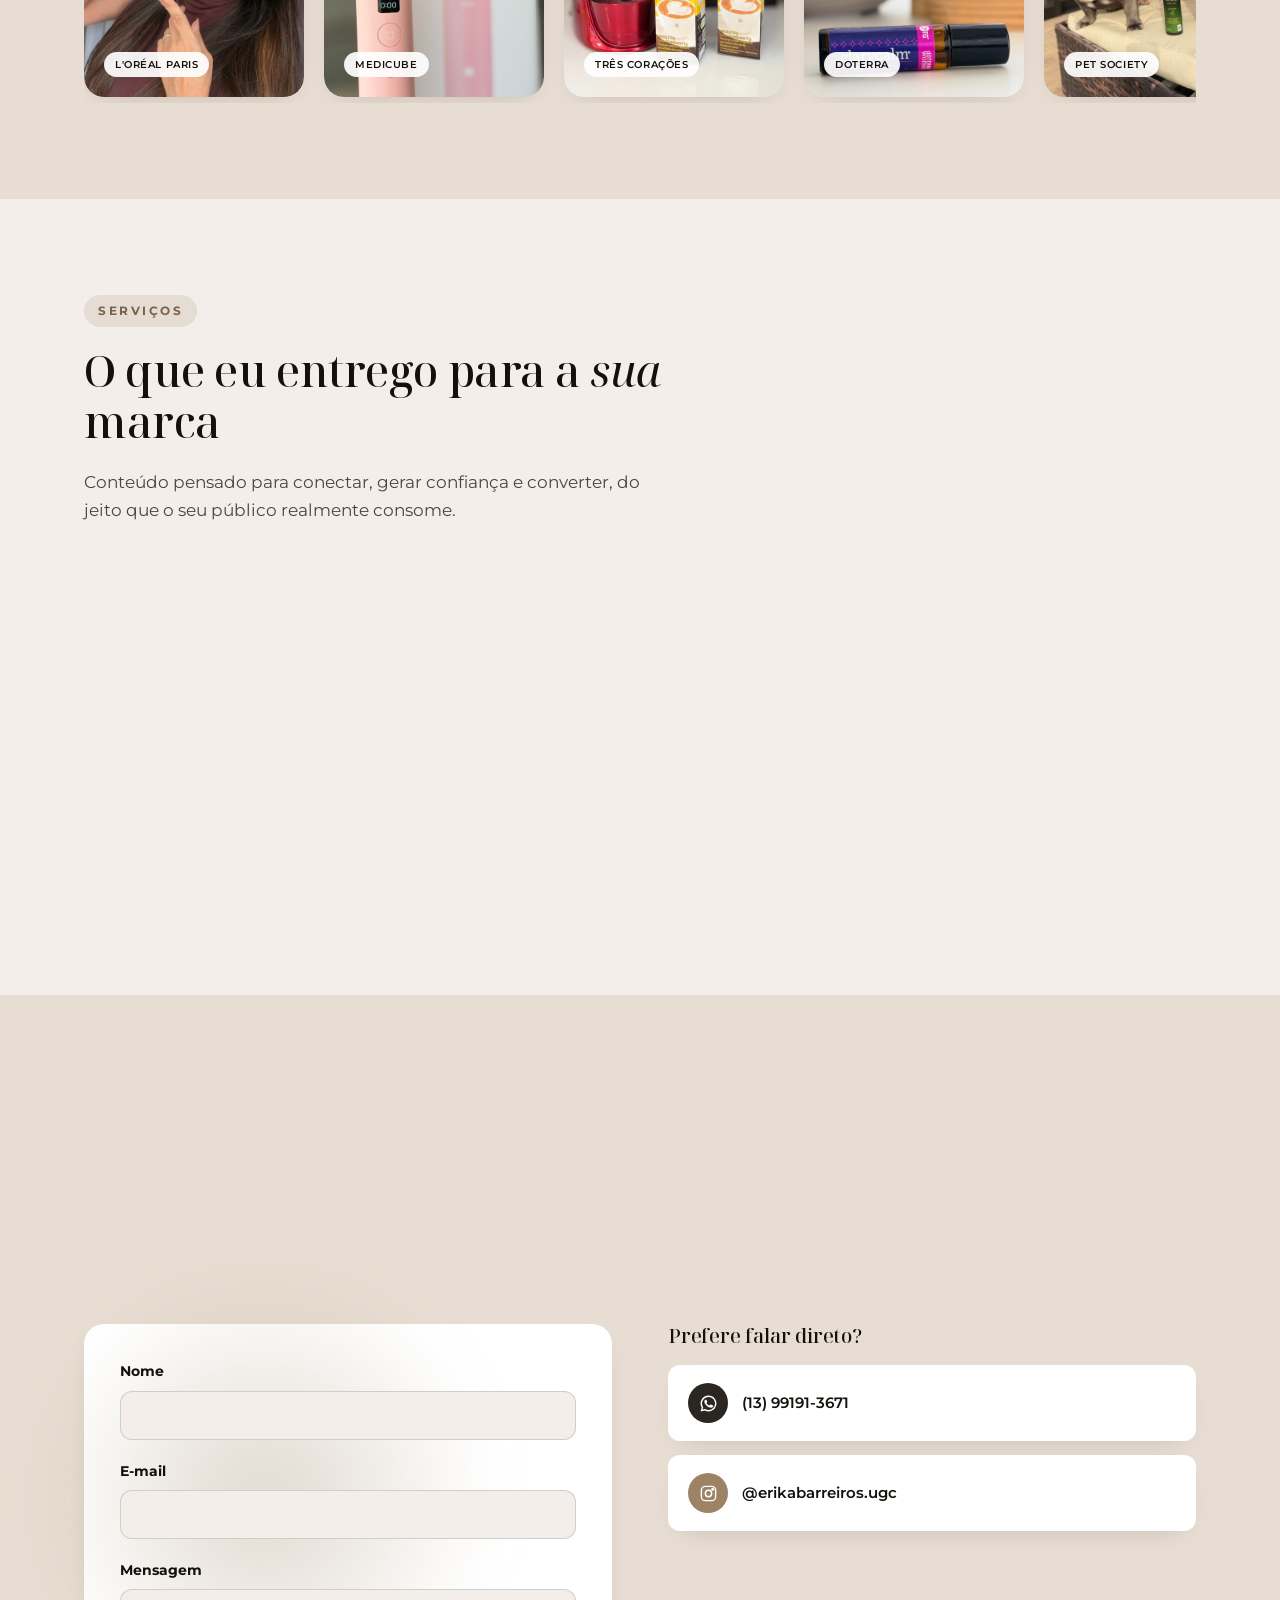
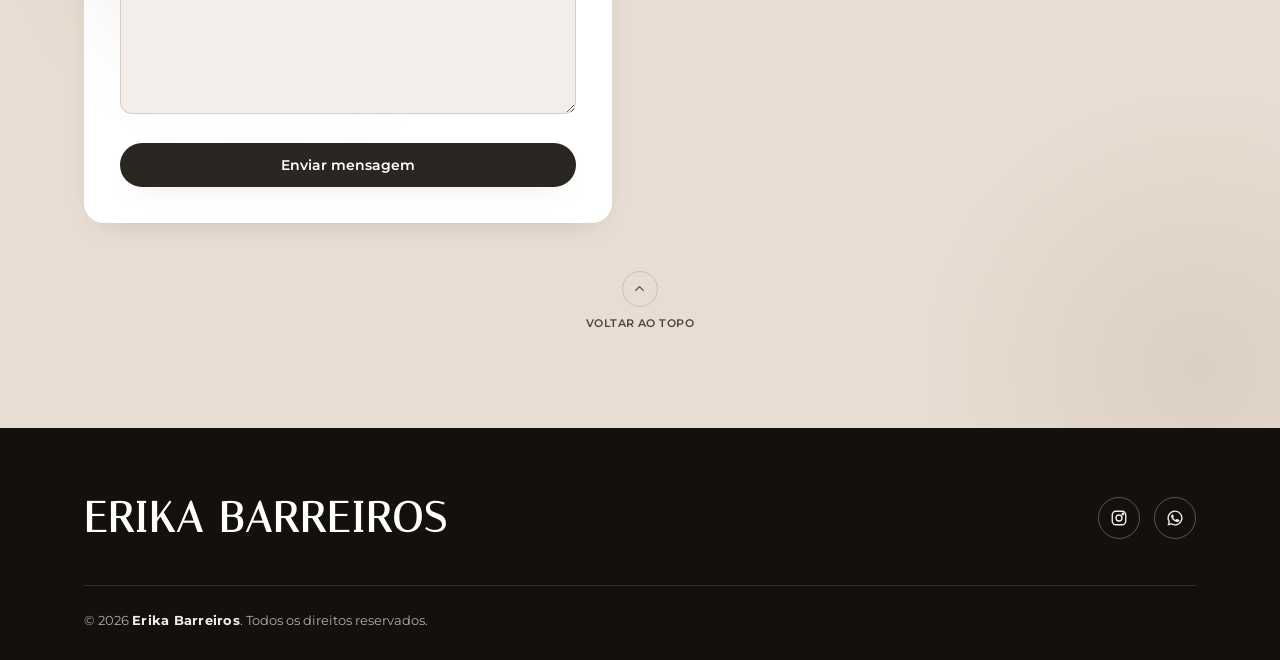
==== commit 919cd626: "Ajusta enquadramento e coloca L'Oréal Paris como primeira foto de produto Co-Authored-By: Claude Hai" ====
--- a/index.html
+++ b/index.html
@@ -1535,13 +1535,13 @@
   // desejada e, quando tiver a foto real, adicione "imagem: 'imagens/sua-foto.jpg'" no
   // objeto correspondente para substituir o bloco de gradiente pela foto de verdade.
   fotosProdutos: [
+    { titulo: "L'Oréal Paris", imagem: "imagens/produto-magic-retouch.jpg" },
     { titulo: "Medicube", imagem: "imagens/produto-boosterpro.jpg" },
     { titulo: "Três Corações", imagem: "imagens/produto-cappuccino.jpg" },
     { titulo: "doTERRA", imagem: "imagens/produto-claricalm-doterra.jpg" },
     { titulo: "Pet Society", imagem: "imagens/produto-petsociety-dogs.jpg" },
     { titulo: "Kiss New York", imagem: "imagens/produto-kissny.jpg" },
-    { titulo: "Pet Society", imagem: "imagens/produto-petsociety.jpg" },
-    { titulo: "L'Oréal Paris", imagem: "imagens/produto-magic-retouch.jpg" }
+    { titulo: "Pet Society", imagem: "imagens/produto-petsociety.jpg" }
   ],
 
   // EDITE AQUI: serviços oferecidos
